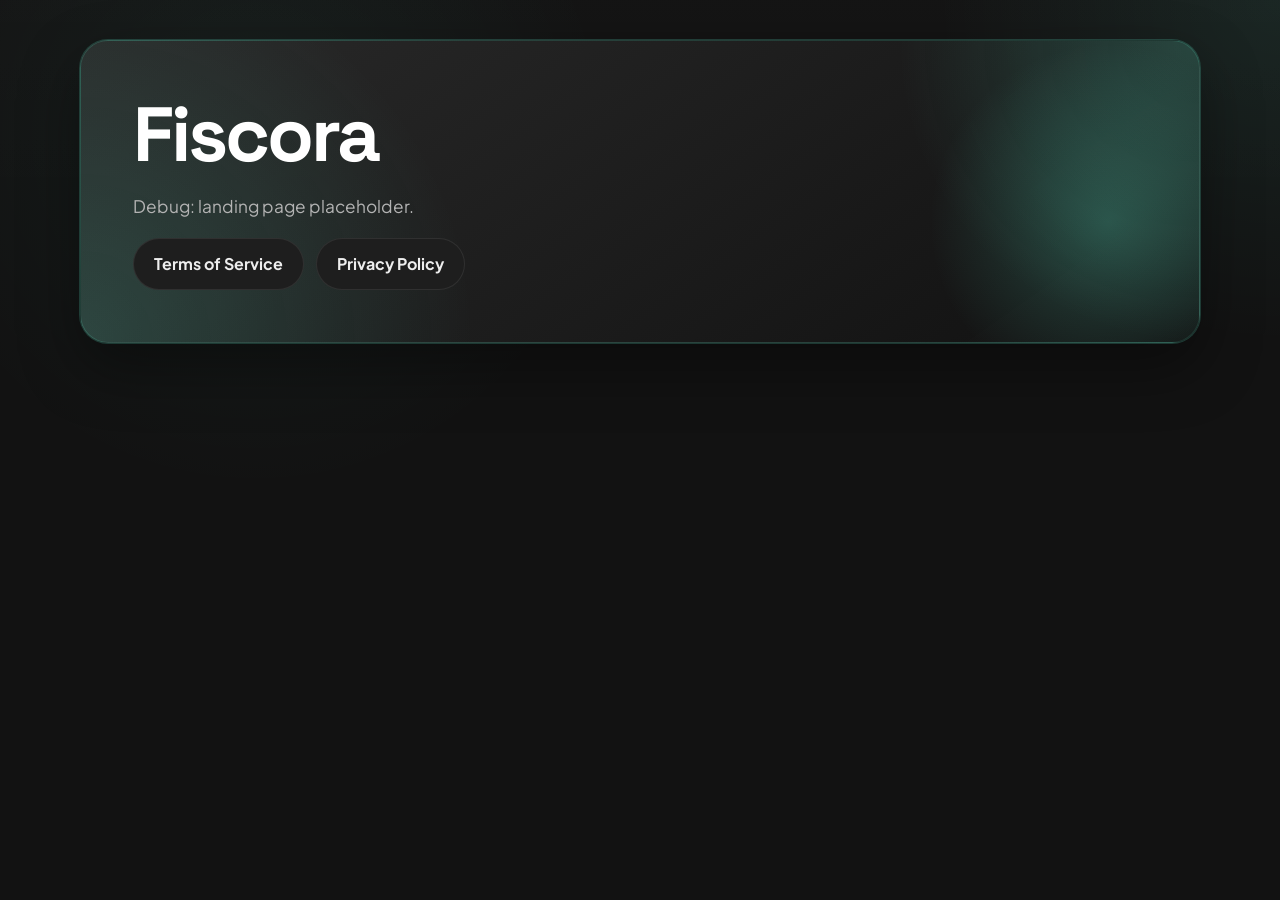
==== fiscora/index.html @ c7a4ba67 "fiscora: update legal links and add Terms of Service page" ====
<!DOCTYPE html>
<html lang="en">
<head>
  <meta charset="UTF-8">
  <meta name="viewport" content="width=device-width, initial-scale=1.0">
  <meta name="theme-color" content="#121212">
  <title>Fiscora</title>
  <link rel="icon" type="image/png" sizes="32x32" href="./icons/favicon-32.png">
  <link rel="apple-touch-icon" sizes="180x180" href="./icons/apple-touch-icon.png">
  <link rel="icon" type="image/png" sizes="192x192" href="./icons/web-app-icon-192.png">
  <link rel="stylesheet" href="./css/theme.css">
</head>
<body class="landing-page">
  <main class="page-shell">
    <section class="hero-card">
      <h1>Fiscora</h1>
      <p class="lede">Debug: landing page placeholder.</p>
      <div class="action-row">
        <a class="button-secondary" href="./terms-of-service.html">Terms of Service</a>
        <a class="button-secondary" href="./privacy-policy.html">Privacy Policy</a>
      </div>
    </section>
  </main>
</body>
</html>
---- fiscora/css/theme.css ----
@import url('https://fonts.googleapis.com/css2?family=Plus+Jakarta+Sans:wght@400;500;600;700;800&family=Space+Grotesk:wght@500;700&display=swap');

:root {
  color-scheme: dark;

  --color-background: #121212;
  --color-surface: #1e1e1e;
  --color-surface-elevated: #2a2a2a;
  --color-accent: #64ffda;
  --color-accent-negative: #e74c3c;
  --color-text: #ffffff;
  --color-text-high: #eeeeee;
  --color-text-secondary: #b3b3b3;
  --color-text-muted: #757575;
  --color-success: #4caf50;
  --color-warning: #ffd54f;
  --color-error: #d32f2f;
  --color-income: #2ecc71;
  --color-expense: #e74c3c;
  --color-divider: rgba(255, 255, 255, 0.08);
  --color-divider-strong: rgba(255, 255, 255, 0.14);
  --color-card-glow: rgba(100, 255, 218, 0.22);
  --color-card-glow-soft: rgba(100, 255, 218, 0.1);

  --font-body: 'Plus Jakarta Sans', 'Avenir Next', 'Segoe UI', sans-serif;
  --font-display: 'Space Grotesk', 'Plus Jakarta Sans', sans-serif;

  --radius-xs: 12px;
  --radius-sm: 16px;
  --radius-md: 20px;
  --radius-lg: 24px;
  --radius-xl: 28px;
  --radius-pill: 999px;

  --shadow-soft: 0 12px 36px rgba(0, 0, 0, 0.28);
  --shadow-card: 0 18px 48px rgba(0, 0, 0, 0.32);
  --shadow-accent: 0 0 0 1px rgba(100, 255, 218, 0.18), 0 24px 60px rgba(0, 0, 0, 0.38);

  --content-width: 1120px;
}

*,
*::before,
*::after {
  box-sizing: border-box;
}

html {
  background:
    radial-gradient(circle at top right, rgba(100, 255, 218, 0.14), transparent 26%),
    radial-gradient(circle at bottom left, rgba(100, 255, 218, 0.08), transparent 24%),
    var(--color-background);
}

body {
  min-height: 100vh;
  margin: 0;
  padding: 40px 20px 64px;
  color: var(--color-text);
  font-family: var(--font-body);
  line-height: 1.6;
  background:
    radial-gradient(circle at top right, rgba(100, 255, 218, 0.08), transparent 22%),
    radial-gradient(circle at 20% 15%, rgba(100, 255, 218, 0.05), transparent 28%),
    linear-gradient(180deg, rgba(255, 255, 255, 0.01), transparent 24%),
    var(--color-background);
}

img,
svg,
video {
  display: block;
  max-width: 100%;
}

a {
  color: var(--color-accent);
  text-decoration: none;
  transition:
    color 180ms ease,
    border-color 180ms ease,
    background-color 180ms ease,
    transform 180ms ease,
    box-shadow 180ms ease;
}

a:hover {
  color: var(--color-text);
}

p,
li,
dd {
  color: var(--color-text-secondary);
}

h1,
h2,
h3,
h4,
h5,
h6 {
  margin: 0;
  color: var(--color-text);
  font-family: var(--font-display);
  line-height: 1.08;
}

h1 {
  font-size: clamp(2.6rem, 6vw, 5rem);
  letter-spacing: -0.04em;
}

h2 {
  font-size: clamp(1.8rem, 4vw, 2.8rem);
  letter-spacing: -0.03em;
}

h3 {
  font-size: clamp(1.2rem, 2.6vw, 1.5rem);
}

main,
.page-shell,
.site-shell {
  width: min(100%, var(--content-width));
  margin: 0 auto;
}

.page-shell,
.site-shell {
  display: grid;
  gap: 24px;
}

.surface-card,
.elevated-card,
.hero-card,
.legal-card,
.metric-card {
  position: relative;
  overflow: hidden;
  border-radius: var(--radius-md);
}

.surface-card,
.metric-card {
  padding: 24px;
  background: rgba(30, 30, 30, 0.94);
  border: 1px solid var(--color-divider);
  box-shadow: var(--shadow-soft);
}

.elevated-card,
.legal-card {
  padding: 28px;
  background: rgba(42, 42, 42, 0.96);
  border: 1px solid var(--color-divider-strong);
  box-shadow: var(--shadow-card);
}

.hero-card {
  padding: clamp(28px, 5vw, 52px);
  border-radius: var(--radius-xl);
  border: 1px solid rgba(100, 255, 218, 0.16);
  background:
    radial-gradient(circle at top right, rgba(100, 255, 218, 0.2), transparent 26%),
    radial-gradient(circle at bottom left, rgba(100, 255, 218, 0.16), transparent 34%),
    linear-gradient(145deg, rgba(42, 42, 42, 0.98), rgba(18, 18, 18, 0.94));
  box-shadow: var(--shadow-accent);
}

.hero-card::after {
  content: '';
  position: absolute;
  inset: auto -8% -20% auto;
  width: min(42vw, 360px);
  aspect-ratio: 1;
  border-radius: 50%;
  background: radial-gradient(circle, var(--color-card-glow), transparent 70%);
  pointer-events: none;
}

.eyebrow,
.pill,
.tag {
  display: inline-flex;
  align-items: center;
  gap: 8px;
  width: fit-content;
  padding: 8px 14px;
  border-radius: var(--radius-pill);
  background: rgba(255, 255, 255, 0.05);
  border: 1px solid rgba(100, 255, 218, 0.18);
  color: var(--color-accent);
  font-size: 0.8rem;
  font-weight: 700;
  letter-spacing: 0.12em;
  text-transform: uppercase;
}

.lede {
  max-width: 64ch;
  font-size: 1.08rem;
  color: var(--color-text-secondary);
}

.action-row {
  display: flex;
  flex-wrap: wrap;
  gap: 12px;
}

.button-primary,
.button-secondary,
.button-outline,
button,
input[type='submit'] {
  display: inline-flex;
  align-items: center;
  justify-content: center;
  gap: 10px;
  min-height: 52px;
  padding: 14px 20px;
  border-radius: var(--radius-pill);
  border: 1px solid transparent;
  font: inherit;
  font-weight: 700;
  line-height: 1;
  cursor: pointer;
}

.button-primary,
button,
input[type='submit'] {
  color: var(--color-background);
  background: var(--color-accent);
  box-shadow: 0 10px 30px rgba(100, 255, 218, 0.18);
}

.button-primary:hover,
button:hover,
input[type='submit']:hover {
  transform: translateY(-1px);
  box-shadow: 0 14px 34px rgba(100, 255, 218, 0.22);
}

.button-secondary {
  color: var(--color-text-high);
  background: var(--color-surface);
  border-color: var(--color-divider);
}

.button-secondary:hover {
  border-color: var(--color-divider-strong);
  background: var(--color-surface-elevated);
  transform: translateY(-1px);
}

.button-outline {
  color: var(--color-accent);
  background: transparent;
  border-color: rgba(100, 255, 218, 0.35);
}

.button-outline:hover {
  background: rgba(100, 255, 218, 0.08);
  color: var(--color-text);
  transform: translateY(-1px);
}

.chip,
.filter-chip,
.status-chip {
  display: inline-flex;
  align-items: center;
  gap: 8px;
  min-height: 40px;
  padding: 8px 14px;
  border-radius: var(--radius-pill);
  background: var(--color-surface);
  border: 1px solid var(--color-divider);
  color: var(--color-text);
  font-size: 0.95rem;
  font-weight: 600;
}

.chip.is-selected,
.filter-chip.is-selected,
.status-chip.is-selected {
  color: #000000;
  background: #ffffff;
  border-color: #ffffff;
}

.metric-grid,
.stats-grid,
.card-grid {
  display: grid;
  gap: 18px;
  grid-template-columns: repeat(auto-fit, minmax(220px, 1fr));
}

.metric-card h3,
.metric-card .metric-label {
  color: var(--color-text-secondary);
  font-size: 0.94rem;
  font-weight: 600;
}

.metric-card .metric-value,
.stat-value,
.money-value {
  color: var(--color-text);
  font-family: var(--font-display);
  font-size: clamp(2rem, 4vw, 3.25rem);
  font-weight: 700;
  letter-spacing: -0.03em;
}

.metric-card .metric-change,
.trend-positive {
  color: var(--color-income);
}

.trend-negative {
  color: var(--color-expense);
}

.trend-neutral {
  color: var(--color-text-secondary);
}

.section {
  display: grid;
  gap: 18px;
}

.section-header {
  display: flex;
  flex-wrap: wrap;
  align-items: end;
  justify-content: space-between;
  gap: 12px;
}

.section-title {
  font-size: clamp(1.25rem, 2.8vw, 1.8rem);
}

.muted {
  color: var(--color-text-muted);
}

.subtle {
  color: var(--color-text-secondary);
}

.accent {
  color: var(--color-accent);
}

label,
.field-label {
  display: inline-block;
  margin-bottom: 8px;
  color: var(--color-text-secondary);
  font-size: 0.95rem;
  font-weight: 600;
}

input,
textarea,
select,
.input,
.textarea,
.select {
  width: 100%;
  min-height: 52px;
  padding: 14px 16px;
  border: 1px solid transparent;
  border-radius: var(--radius-xs);
  color: var(--color-text);
  background: var(--color-surface);
  font: inherit;
  outline: none;
  transition:
    border-color 180ms ease,
    box-shadow 180ms ease,
    background-color 180ms ease;
}

textarea,
.textarea {
  min-height: 140px;
  resize: vertical;
}

input::placeholder,
textarea::placeholder {
  color: var(--color-text-muted);
}

input:focus,
textarea:focus,
select:focus,
.input:focus,
.textarea:focus,
.select:focus {
  border-color: rgba(100, 255, 218, 0.38);
  box-shadow: 0 0 0 4px rgba(100, 255, 218, 0.12);
}

hr {
  border: 0;
  border-top: 1px solid var(--color-divider);
}

.legal-page .page-shell {
  justify-items: center;
}

.legal-card {
  width: min(100%, 860px);
  max-width: 860px;
}

.legal-nav {
  display: flex;
  align-items: center;
  justify-content: space-between;
  gap: 16px;
  margin-bottom: 20px;
  padding-bottom: 16px;
  border-bottom: 1px solid var(--color-divider);
}

.legal-back-link,
.legal-top-link {
  display: inline-flex;
  align-items: center;
  justify-content: center;
  min-height: 44px;
  border: 1px solid var(--color-divider-strong);
  background: rgba(30, 30, 30, 0.94);
  box-shadow: var(--shadow-soft);
}

.legal-back-link {
  width: 44px;
  border-radius: 999px;
  color: var(--color-text-high);
  flex: 0 0 auto;
}

.legal-back-link span {
  font-size: 1.1rem;
  line-height: 1;
}

.legal-top-link {
  padding: 10px 16px;
  border-radius: var(--radius-pill);
  border-color: var(--color-divider);
  background: rgba(42, 42, 42, 0.9);
  color: var(--color-text-secondary);
  font-size: 0.95rem;
  font-weight: 700;
  text-align: center;
}

.legal-back-link:hover,
.legal-top-link:hover {
  transform: translateY(-1px);
  border-color: rgba(100, 255, 218, 0.3);
  background: rgba(100, 255, 218, 0.08);
  color: var(--color-text);
}

.legal-card h1 {
  margin-bottom: 12px;
}

.legal-meta {
  margin: 0 0 20px;
  color: var(--color-text-muted);
  font-size: 0.94rem;
}

.legal-stack {
  display: grid;
  gap: 24px;
}

.legal-section {
  display: grid;
  gap: 12px;
}

.legal-section h2 {
  font-size: clamp(1.2rem, 2.8vw, 1.7rem);
}

.legal-section p,
.legal-section ul,
.legal-section ol {
  margin: 0;
}

.legal-section ul,
.legal-section ol {
  padding-left: 20px;
}

.legal-section li + li {
  margin-top: 8px;
}

.legal-card p,
.legal-card li {
  max-width: 72ch;
}

.legal-actions {
  display: flex;
  flex-wrap: wrap;
  gap: 12px;
  margin-top: 8px;
}

.link-list {
  display: grid;
  gap: 12px;
  padding: 0;
  margin: 0;
  list-style: none;
}

.link-list a {
  display: flex;
  align-items: center;
  justify-content: space-between;
  gap: 12px;
  padding: 16px 18px;
  border-radius: var(--radius-md);
  color: var(--color-text-high);
  background: rgba(30, 30, 30, 0.94);
  border: 1px solid var(--color-divider);
  box-shadow: var(--shadow-soft);
}

.link-list a::after {
  content: '↗';
  color: var(--color-text-muted);
  font-size: 1rem;
}

.link-list a:hover {
  transform: translateY(-1px);
  color: var(--color-text);
  border-color: rgba(100, 255, 218, 0.24);
}

.site-footer {
  display: flex;
  flex-wrap: wrap;
  justify-content: space-between;
  gap: 12px;
  padding-top: 8px;
  color: var(--color-text-muted);
  font-size: 0.95rem;
}

@media (max-width: 720px) {
  body {
    padding: 24px 16px 40px;
  }

  .surface-card,
  .elevated-card,
  .legal-card,
  .metric-card {
    padding: 20px;
  }

  .hero-card {
    padding: 24px;
  }

  .button-primary,
  .button-secondary,
  .button-outline,
  button,
  input[type='submit'] {
    width: 100%;
  }

  .action-row,
  .legal-actions {
    display: grid;
  }

  .legal-nav {
    gap: 12px;
  }

  .legal-top-link {
    flex: 1 1 auto;
    justify-content: center;
  }
}
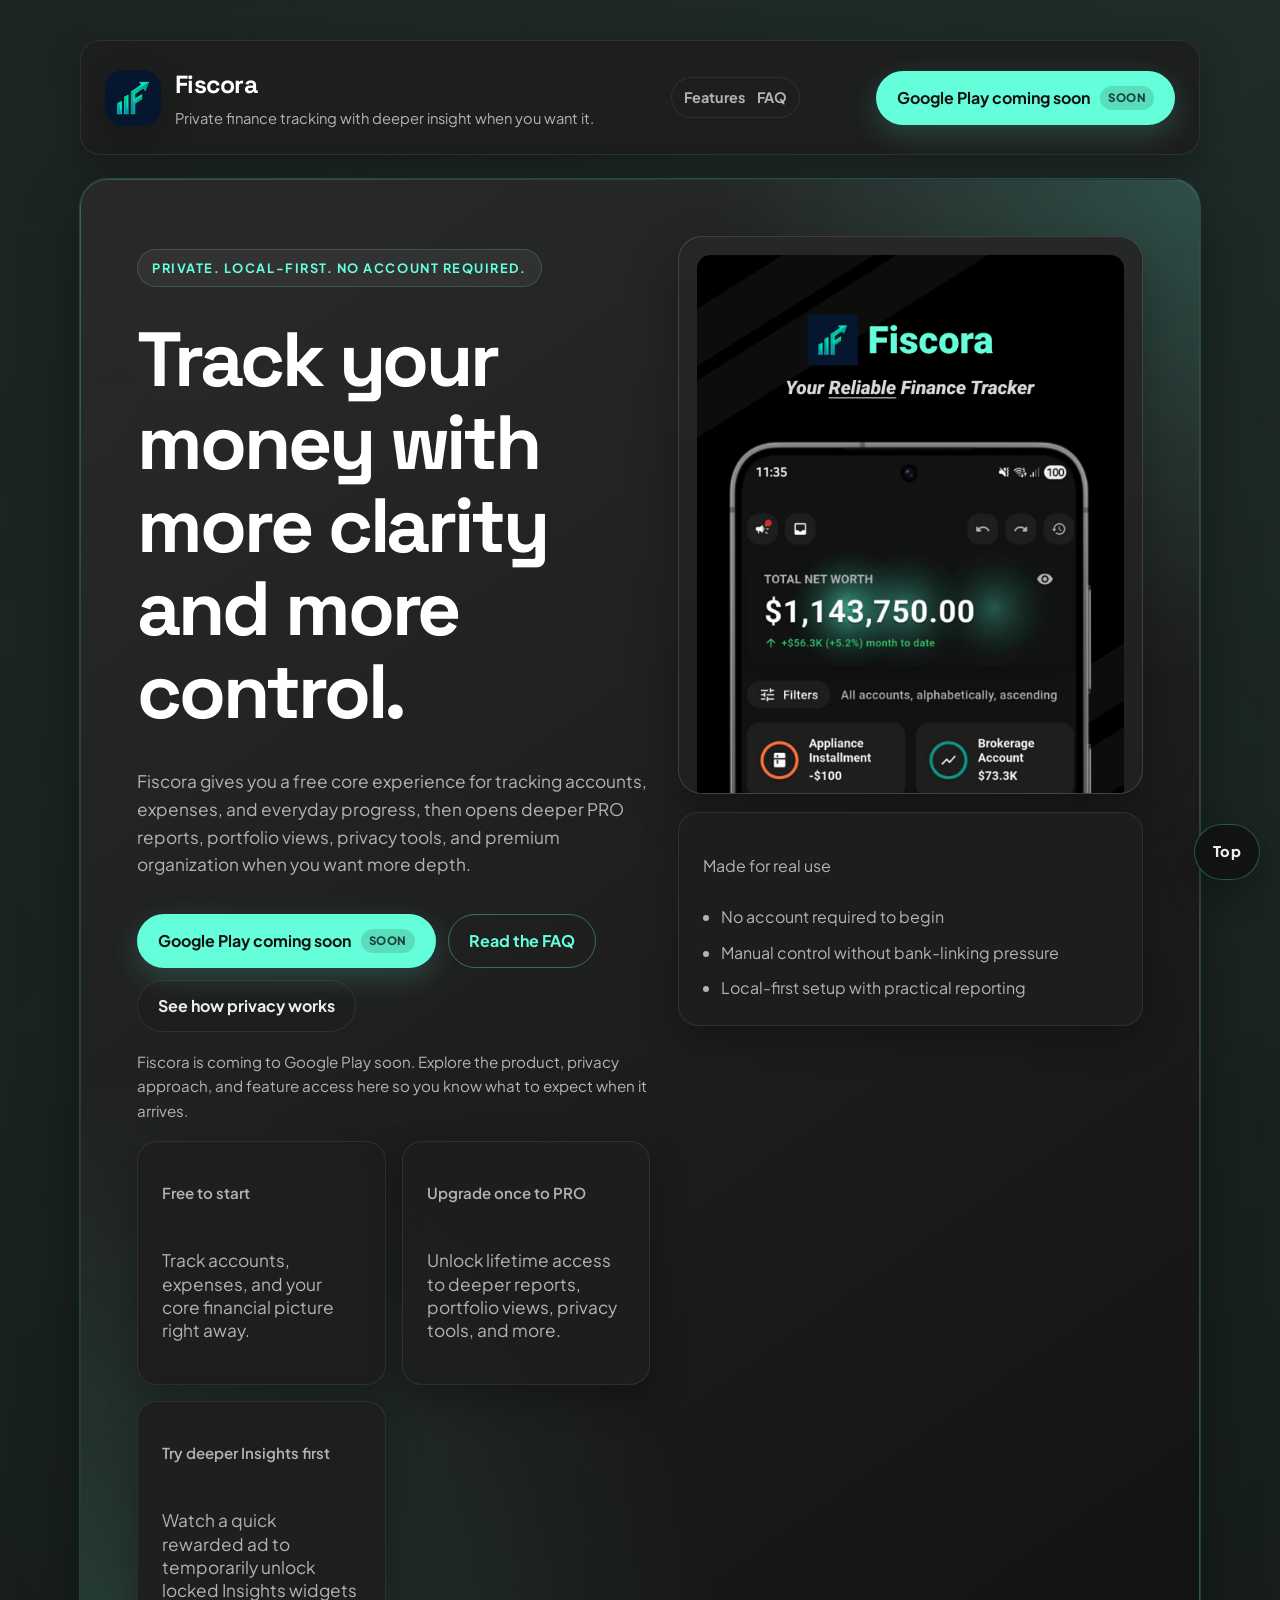
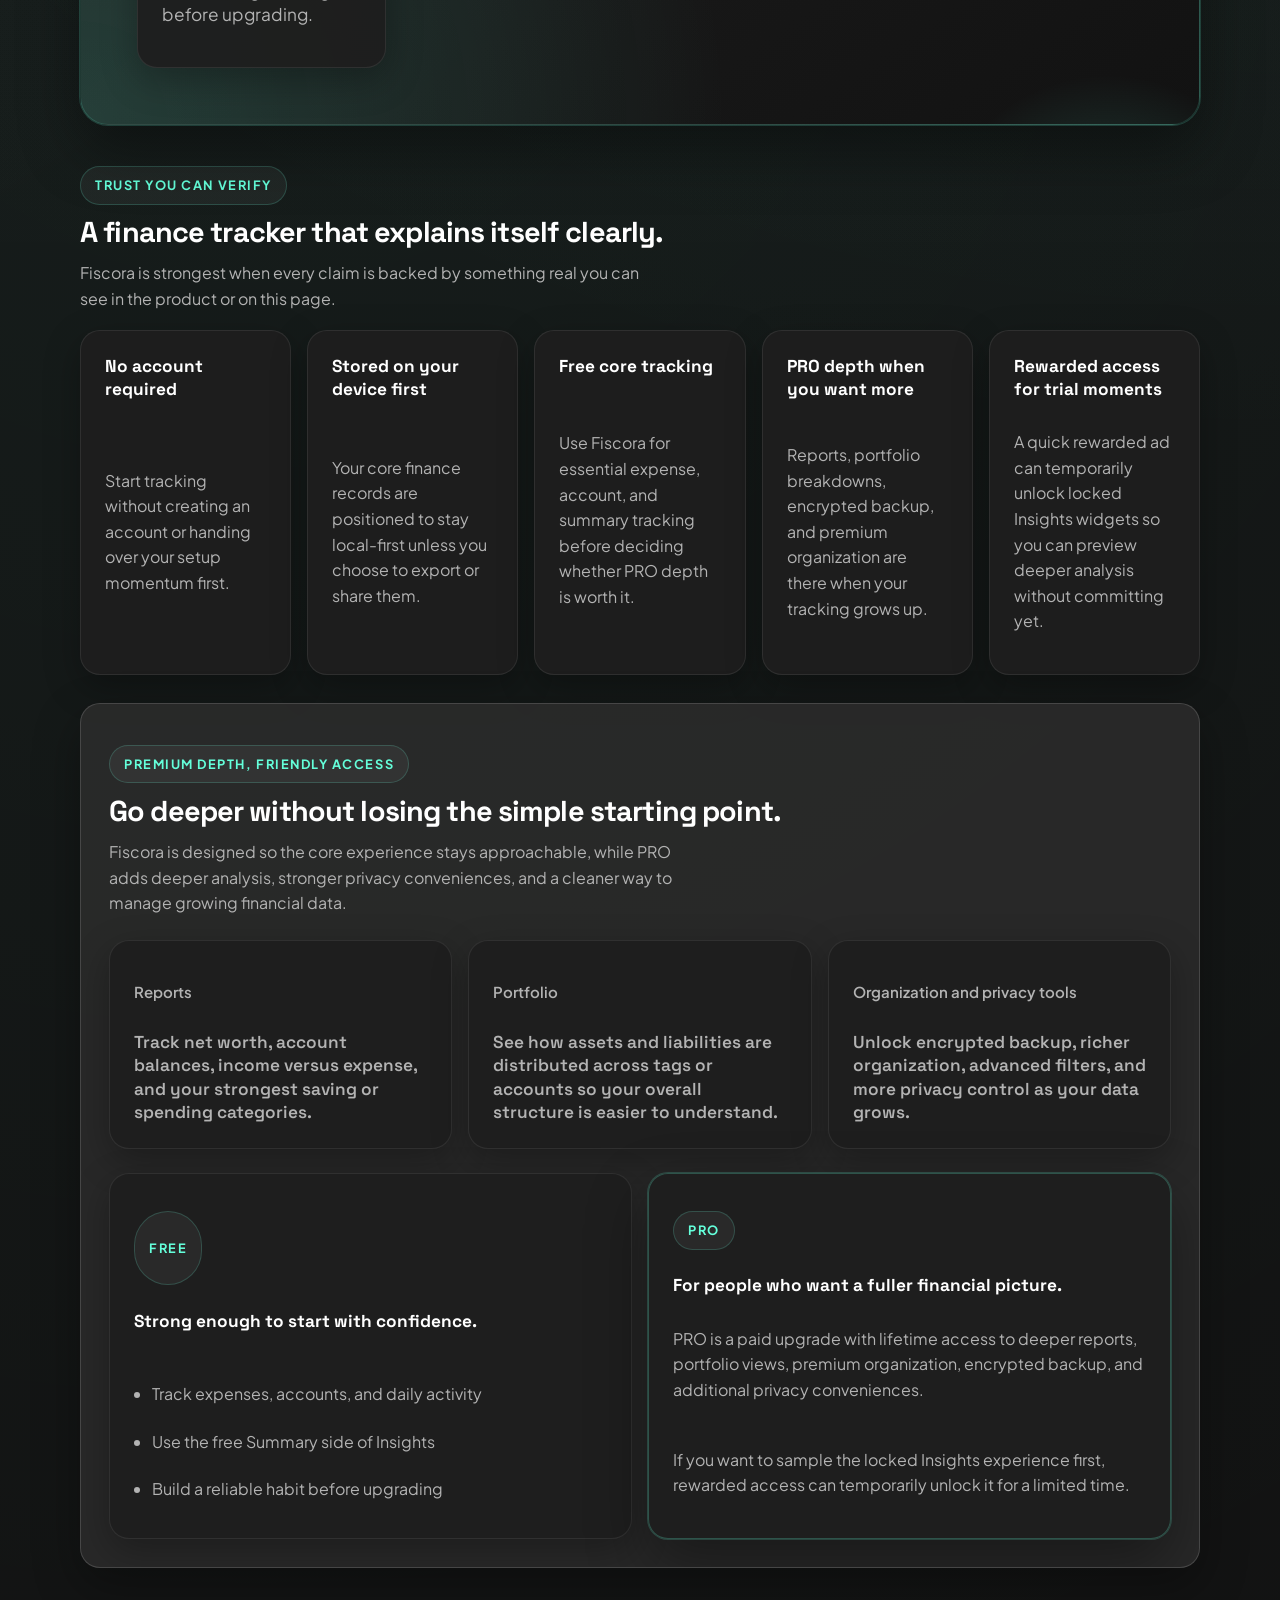
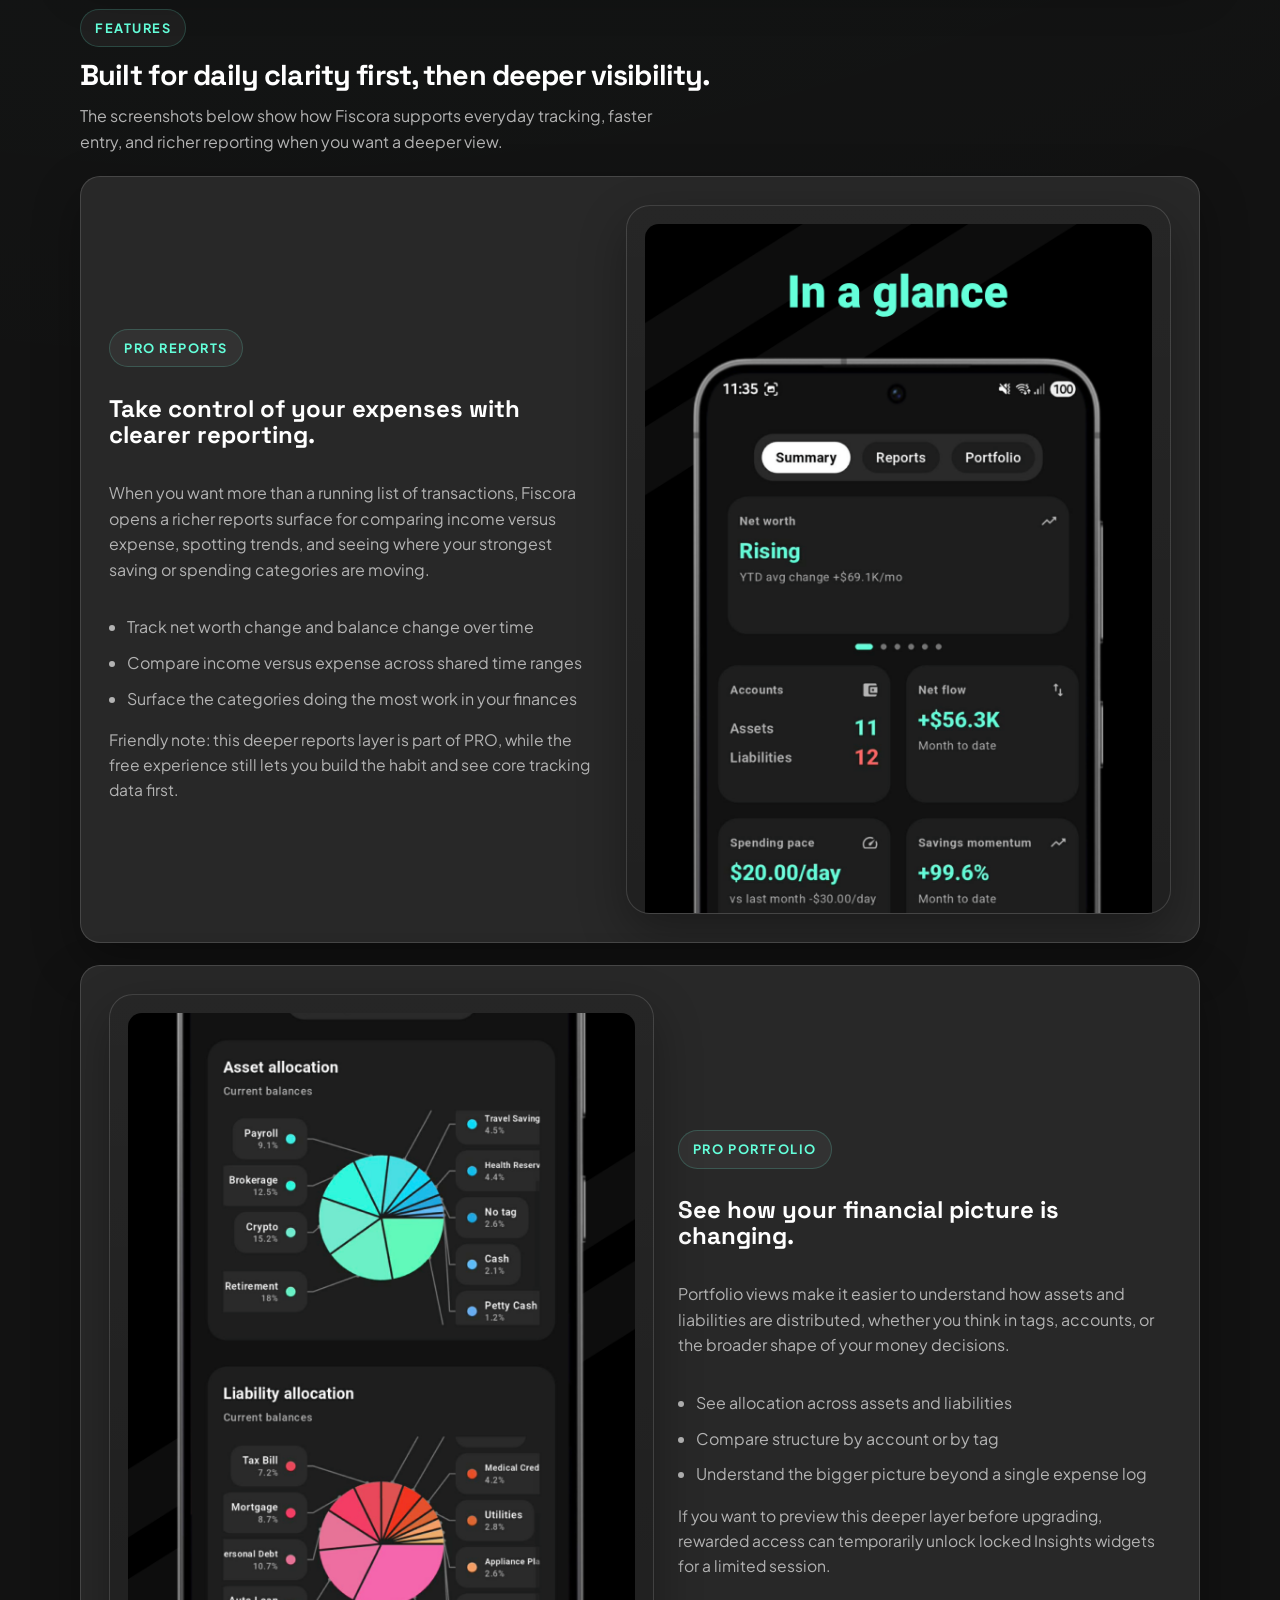
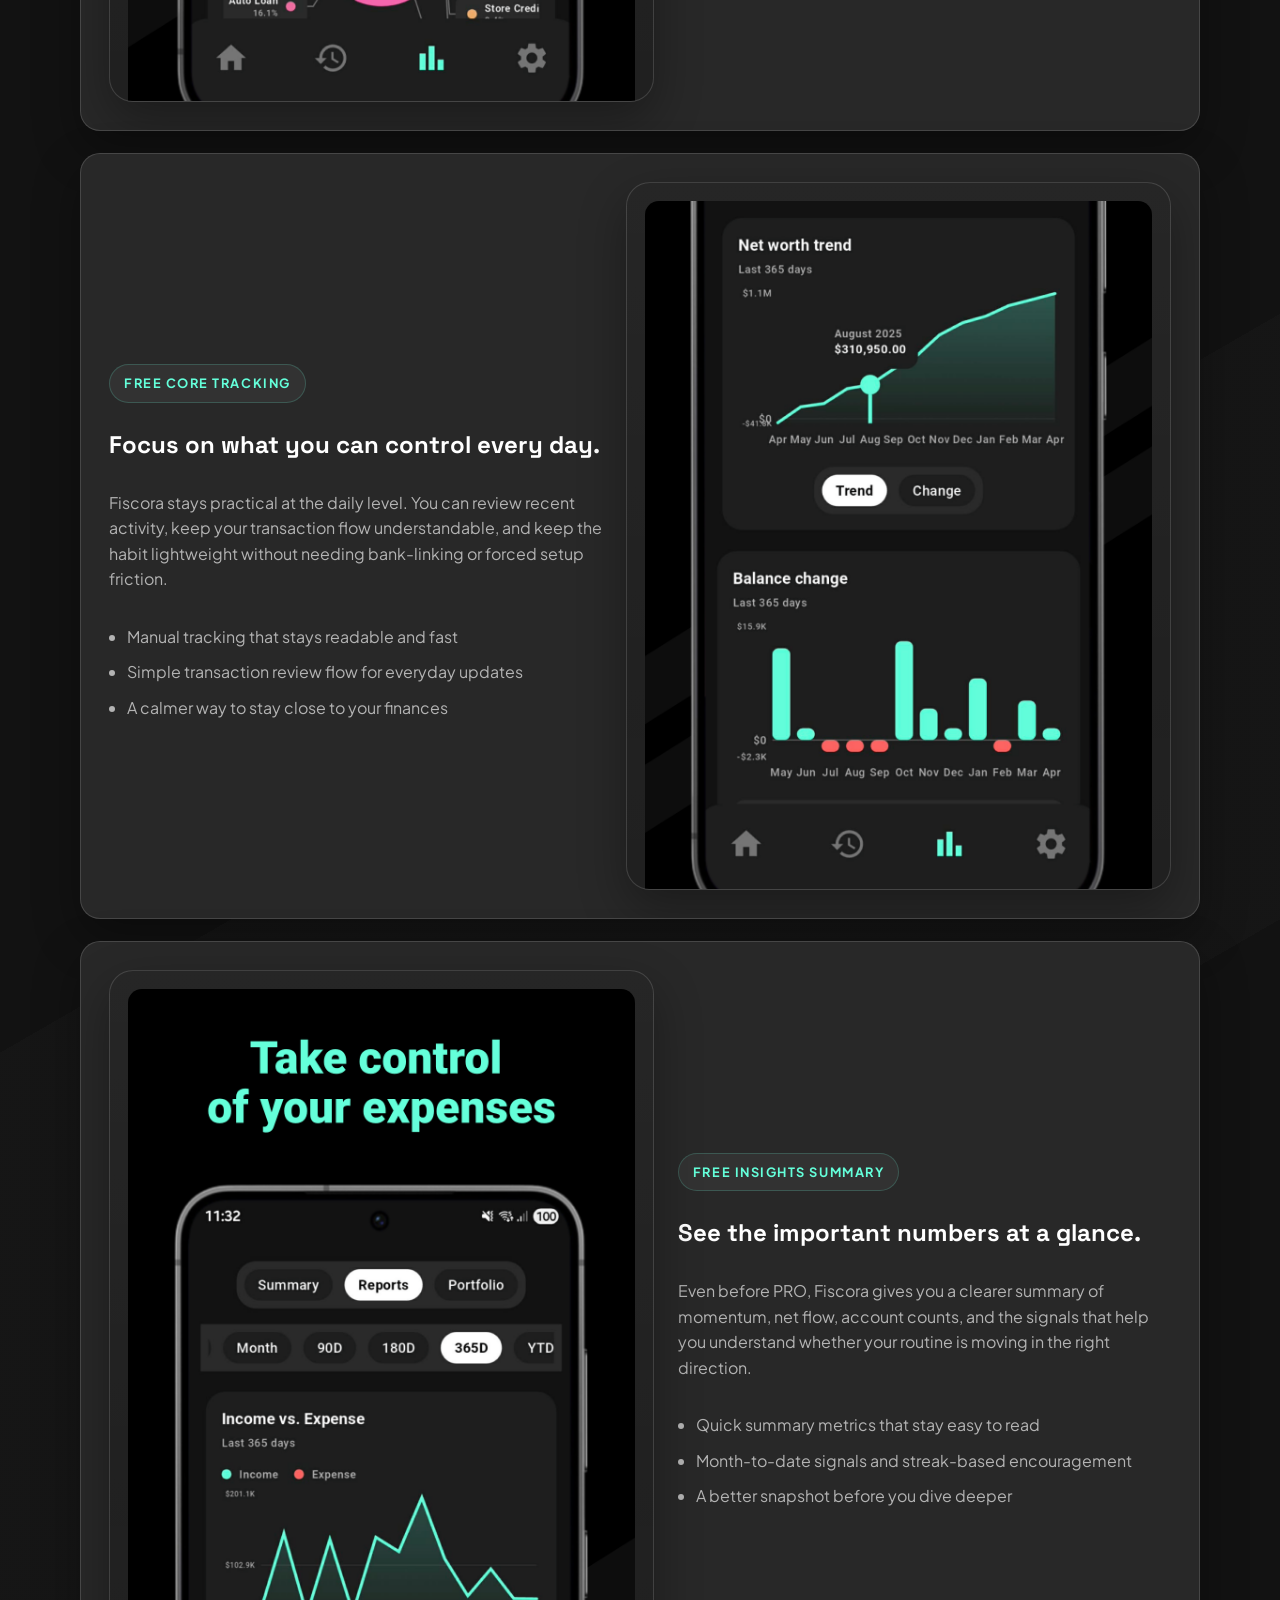
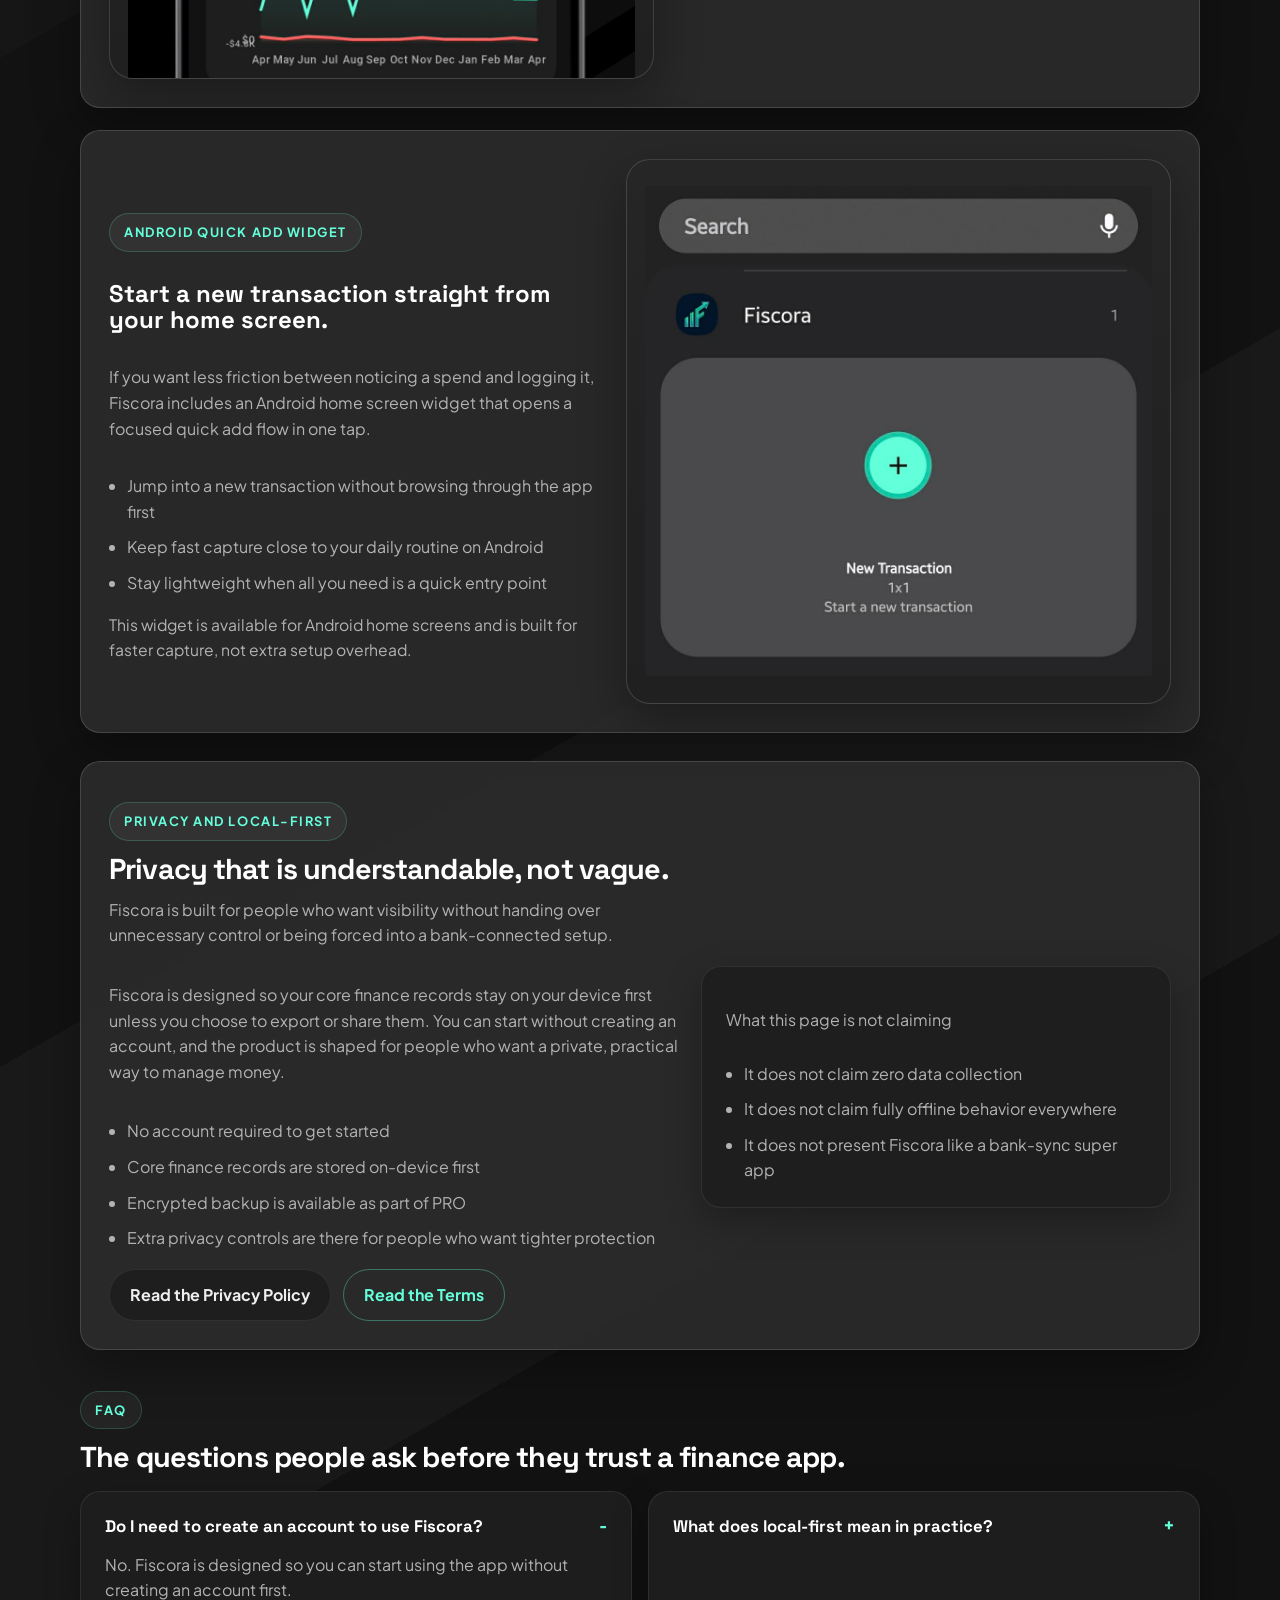
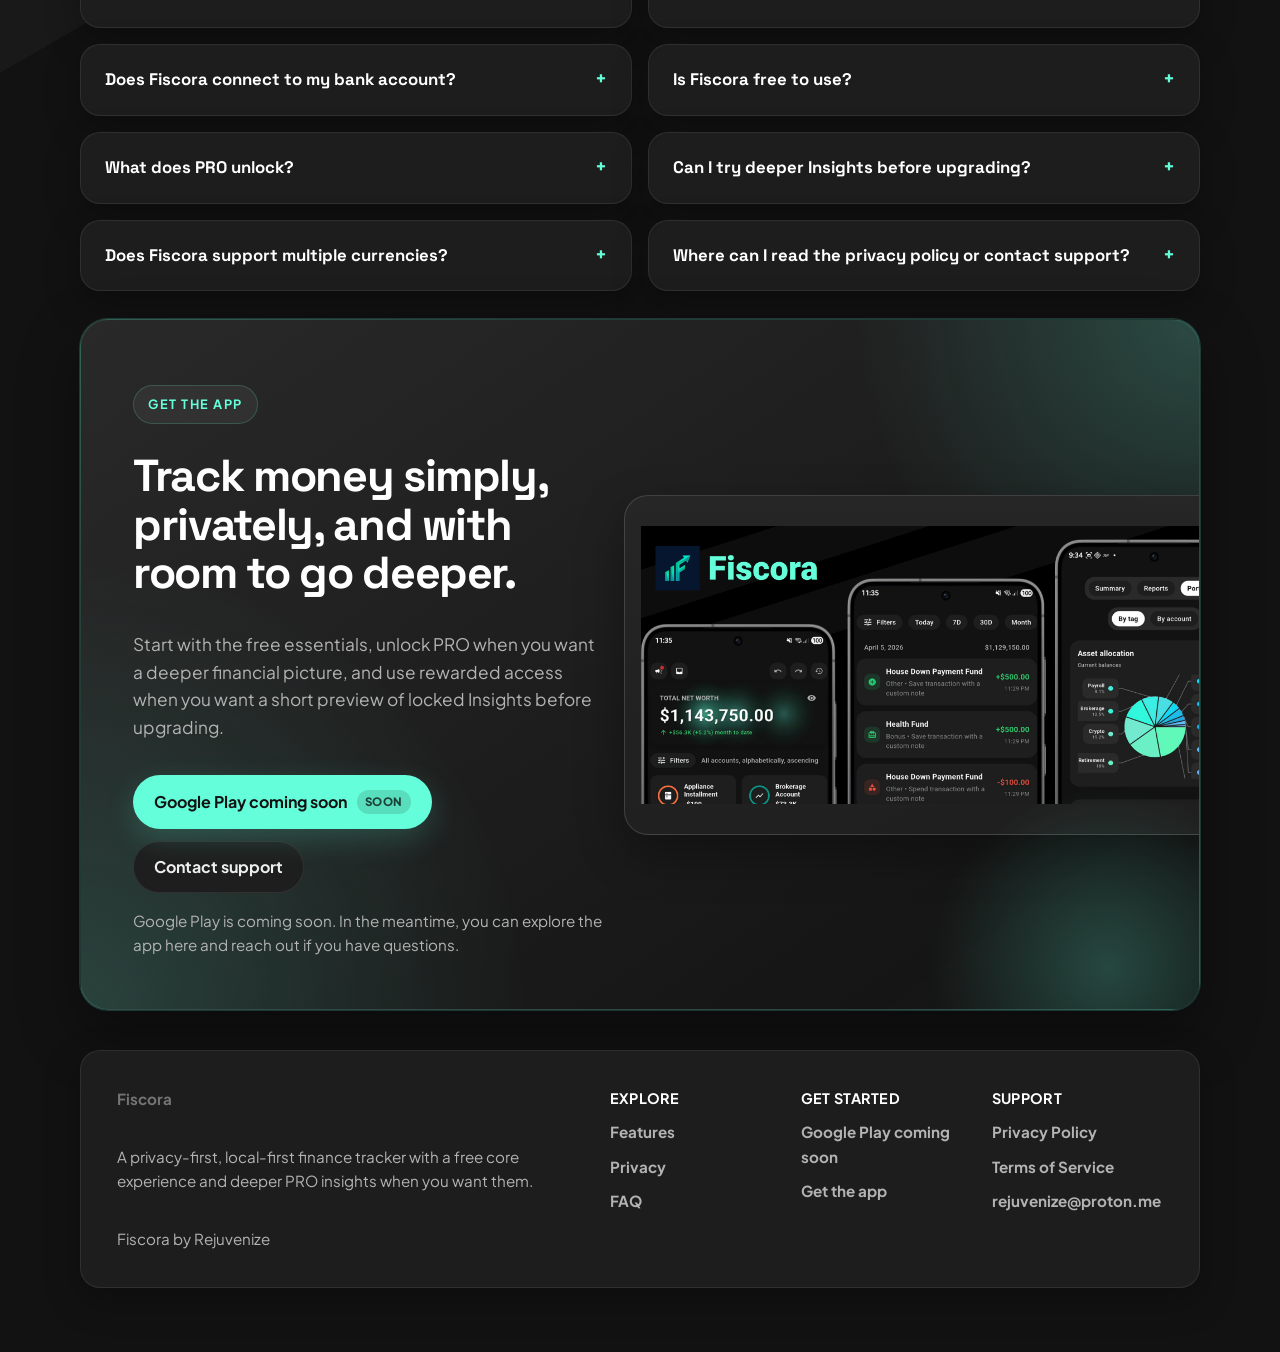
==== commit 257e053a: "feat: enhance landing page with new content and images for improved user engagement" ====
--- a/fiscora/index.html
+++ b/fiscora/index.html
@@ -4,22 +4,497 @@
   <meta charset="UTF-8">
   <meta name="viewport" content="width=device-width, initial-scale=1.0">
   <meta name="theme-color" content="#121212">
-  <title>Fiscora</title>
+  <title>Fiscora | Private, Local-First Finance Tracker</title>
+  <meta
+    name="description"
+    content="Fiscora is a privacy-first, local-first finance tracker with no account required. Track expenses, net worth, and financial progress with a free core experience, deeper PRO insights, and on-device-first control."
+  >
+  <meta property="og:type" content="website">
+  <meta property="og:title" content="Fiscora | Private, Local-First Finance Tracker">
+  <meta
+    property="og:description"
+    content="Track expenses, net worth, and financial progress with a free core experience, deeper PRO reports and portfolio views, and a local-first setup that keeps control in your hands."
+  >
+  <meta property="og:image" content="./images/Play-Feature-graphic.png">
   <link rel="icon" type="image/png" sizes="32x32" href="./icons/favicon-32.png">
   <link rel="apple-touch-icon" sizes="180x180" href="./icons/apple-touch-icon.png">
   <link rel="icon" type="image/png" sizes="192x192" href="./icons/web-app-icon-192.png">
   <link rel="stylesheet" href="./css/theme.css">
 </head>
 <body class="landing-page">
-  <main class="page-shell">
-    <section class="hero-card">
-      <h1>Fiscora</h1>
-      <p class="lede">Debug: landing page placeholder.</p>
-      <div class="action-row">
-        <a class="button-secondary" href="./terms-of-service.html">Terms of Service</a>
-        <a class="button-secondary" href="./privacy-policy.html">Privacy Policy</a>
+  <header class="site-header surface-card">
+    <a class="brand-lockup" href="#hero" aria-label="Fiscora home">
+      <img
+        class="brand-icon"
+        src="./icons/web-app-icon-192.png"
+        alt="Fiscora logo"
+        width="56"
+        height="56"
+      >
+      <span class="brand-text-group">
+        <strong class="brand-name">Fiscora</strong>
+        <span class="brand-tagline">Private finance tracking with deeper insight when you want it.</span>
+      </span>
+    </a>
+
+    <nav class="site-nav" aria-label="Primary">
+      <a href="#features">Features</a>
+      <a href="#faq">FAQ</a>
+    </nav>
+
+    <div class="header-actions">
+      <a class="button-primary button-coming-soon" href="#get-app">Google Play coming soon</a>
+    </div>
+  </header>
+
+  <main class="site-shell landing-shell">
+    <section id="hero" class="hero-card landing-hero">
+      <div class="hero-grid">
+        <div class="hero-copy">
+          <p class="eyebrow">Private. Local-first. No account required.</p>
+          <h1>Track your money with more clarity and more control.</h1>
+          <p class="lede">
+            Fiscora gives you a free core experience for tracking accounts, expenses, and everyday progress,
+            then opens deeper PRO reports, portfolio views, privacy tools, and premium organization when you
+            want more depth.
+          </p>
+          <div class="action-row">
+            <a class="button-primary button-coming-soon" href="#get-app">Google Play coming soon</a>
+            <a class="button-outline" href="#faq">Read the FAQ</a>
+            <a class="button-secondary" href="./privacy-policy.html">See how privacy works</a>
+          </div>
+          <p id="play-coming-soon-note" class="coming-soon-note">
+            Fiscora is coming to Google Play soon. Explore the product, privacy approach,
+            and feature access here so you know what to expect when it arrives.
+          </p>
+
+          <div class="hero-access-grid">
+            <article class="metric-card access-card">
+              <p class="metric-label">Free to start</p>
+              <p class="access-card-title">Track accounts, expenses, and your core financial picture right away.</p>
+            </article>
+            <article class="metric-card access-card">
+              <p class="metric-label">Upgrade once to PRO</p>
+              <p class="access-card-title">Unlock lifetime access to deeper reports, portfolio views, privacy tools, and more.</p>
+            </article>
+            <article class="metric-card access-card">
+              <p class="metric-label">Try deeper Insights first</p>
+              <p class="access-card-title">Watch a quick rewarded ad to temporarily unlock locked Insights widgets before upgrading.</p>
+            </article>
+          </div>
+        </div>
+
+        <div class="hero-visual-stack">
+          <div class="media-window hero-media-window">
+            <img
+              class="device-shot hero-shot shot-home"
+              src="./images/banner-1.png"
+              alt="Fiscora home screen showing net worth, filters, and account cards"
+              width="768"
+              height="1365"
+            >
+          </div>
+          <div class="hero-side-card surface-card">
+            <p class="metric-label">Made for real use</p>
+            <ul class="compact-list">
+              <li>No account required to begin</li>
+              <li>Manual control without bank-linking pressure</li>
+              <li>Local-first setup with practical reporting</li>
+            </ul>
+          </div>
+        </div>
+      </div>
+    </section>
+
+    <section id="proof" class="section">
+      <div class="section-header">
+        <div>
+          <p class="eyebrow">Trust you can verify</p>
+          <h2 class="section-title">A finance tracker that explains itself clearly.</h2>
+        </div>
+        <p class="section-summary">
+          Fiscora is strongest when every claim is backed by something real you can see in the product or on this page.
+        </p>
+      </div>
+
+      <div class="proof-grid">
+        <article class="surface-card proof-card">
+          <h3>No account required</h3>
+          <p>Start tracking without creating an account or handing over your setup momentum first.</p>
+        </article>
+        <article class="surface-card proof-card">
+          <h3>Stored on your device first</h3>
+          <p>Your core finance records are positioned to stay local-first unless you choose to export or share them.</p>
+        </article>
+        <article class="surface-card proof-card">
+          <h3>Free core tracking</h3>
+          <p>Use Fiscora for essential expense, account, and summary tracking before deciding whether PRO depth is worth it.</p>
+        </article>
+        <article class="surface-card proof-card">
+          <h3>PRO depth when you want more</h3>
+          <p>Reports, portfolio breakdowns, encrypted backup, and premium organization are there when your tracking grows up.</p>
+        </article>
+        <article class="surface-card proof-card">
+          <h3>Rewarded access for trial moments</h3>
+          <p>A quick rewarded ad can temporarily unlock locked Insights widgets so you can preview deeper analysis without committing yet.</p>
+        </article>
+      </div>
+    </section>
+
+    <section class="elevated-card premium-story-card">
+      <div class="section-header premium-story-header">
+        <div>
+          <p class="eyebrow">Premium depth, friendly access</p>
+          <h2 class="section-title">Go deeper without losing the simple starting point.</h2>
+        </div>
+        <p class="section-summary">
+          Fiscora is designed so the core experience stays approachable, while PRO adds deeper analysis,
+          stronger privacy conveniences, and a cleaner way to manage growing financial data.
+        </p>
+      </div>
+
+      <div class="premium-grid">
+        <article class="metric-card premium-card">
+          <p class="metric-label">Reports</p>
+          <h3>Track net worth, account balances, income versus expense, and your strongest saving or spending categories.</h3>
+        </article>
+        <article class="metric-card premium-card">
+          <p class="metric-label">Portfolio</p>
+          <h3>See how assets and liabilities are distributed across tags or accounts so your overall structure is easier to understand.</h3>
+        </article>
+        <article class="metric-card premium-card">
+          <p class="metric-label">Organization and privacy tools</p>
+          <h3>Unlock encrypted backup, richer organization, advanced filters, and more privacy control as your data grows.</h3>
+        </article>
+      </div>
+
+      <div class="plan-comparison-grid">
+        <article class="surface-card plan-card">
+          <p class="eyebrow">Free</p>
+          <h3>Strong enough to start with confidence.</h3>
+          <ul class="compact-list">
+            <li>Track expenses, accounts, and daily activity</li>
+            <li>Use the free Summary side of Insights</li>
+            <li>Build a reliable habit before upgrading</li>
+          </ul>
+        </article>
+        <article class="surface-card plan-card plan-card-accent">
+          <p class="eyebrow">PRO</p>
+          <h3>For people who want a fuller financial picture.</h3>
+          <p class="subtle">
+            PRO is a paid upgrade with lifetime access to deeper reports, portfolio views,
+            premium organization, encrypted backup, and additional privacy conveniences.
+          </p>
+          <p class="subtle">
+            If you want to sample the locked Insights experience first, rewarded access can temporarily unlock it for a limited time.
+          </p>
+        </article>
+      </div>
+    </section>
+
+    <section id="features" class="section feature-stack">
+      <div class="section-header">
+        <div>
+          <p class="eyebrow">Features</p>
+          <h2 class="section-title">Built for daily clarity first, then deeper visibility.</h2>
+        </div>
+        <p class="section-summary">
+          The screenshots below show how Fiscora supports everyday tracking, faster entry, and richer reporting when you want a deeper view.
+        </p>
+      </div>
+
+      <article class="elevated-card feature-panel">
+        <div class="feature-copy">
+          <p class="eyebrow">PRO Reports</p>
+          <h3>Take control of your expenses with clearer reporting.</h3>
+          <p>
+            When you want more than a running list of transactions, Fiscora opens a richer reports surface for comparing income versus expense,
+            spotting trends, and seeing where your strongest saving or spending categories are moving.
+          </p>
+          <ul class="compact-list">
+            <li>Track net worth change and balance change over time</li>
+            <li>Compare income versus expense across shared time ranges</li>
+            <li>Surface the categories doing the most work in your finances</li>
+          </ul>
+          <p class="feature-note">
+            Friendly note: this deeper reports layer is part of PRO, while the free experience still lets you build the habit and see core tracking data first.
+          </p>
+        </div>
+        <div class="feature-media">
+          <div class="media-window feature-media-window feature-media-window-wide">
+            <img
+              class="device-shot shot-reports"
+              src="./images/banner-5.png"
+              alt="Fiscora reports screen showing income versus expense trends and top saving categories"
+              width="768"
+              height="1365"
+              loading="lazy"
+            >
+          </div>
+        </div>
+      </article>
+
+      <article class="elevated-card feature-panel feature-panel-reversed">
+        <div class="feature-copy">
+          <p class="eyebrow">PRO Portfolio</p>
+          <h3>See how your financial picture is changing.</h3>
+          <p>
+            Portfolio views make it easier to understand how assets and liabilities are distributed, whether you think in tags,
+            accounts, or the broader shape of your money decisions.
+          </p>
+          <ul class="compact-list">
+            <li>See allocation across assets and liabilities</li>
+            <li>Compare structure by account or by tag</li>
+            <li>Understand the bigger picture beyond a single expense log</li>
+          </ul>
+          <p class="feature-note">
+            If you want to preview this deeper layer before upgrading, rewarded access can temporarily unlock locked Insights widgets for a limited session.
+          </p>
+        </div>
+        <div class="feature-media">
+          <div class="media-window feature-media-window">
+            <img
+              class="device-shot shot-portfolio"
+              src="./images/banner-4.png"
+              alt="Fiscora portfolio screen showing asset allocation and liability allocation charts"
+              width="768"
+              height="1365"
+              loading="lazy"
+            >
+          </div>
+        </div>
+      </article>
+
+      <article class="elevated-card feature-panel">
+        <div class="feature-copy">
+          <p class="eyebrow">Free core tracking</p>
+          <h3>Focus on what you can control every day.</h3>
+          <p>
+            Fiscora stays practical at the daily level. You can review recent activity, keep your transaction flow understandable,
+            and keep the habit lightweight without needing bank-linking or forced setup friction.
+          </p>
+          <ul class="compact-list">
+            <li>Manual tracking that stays readable and fast</li>
+            <li>Simple transaction review flow for everyday updates</li>
+            <li>A calmer way to stay close to your finances</li>
+          </ul>
+        </div>
+        <div class="feature-media">
+          <div class="media-window feature-media-window">
+            <img
+              class="device-shot shot-activity"
+              src="./images/banner-2.png"
+              alt="Fiscora transaction activity screen showing recent entries and controls"
+              width="768"
+              height="1365"
+              loading="lazy"
+            >
+          </div>
+        </div>
+      </article>
+
+      <article class="elevated-card feature-panel feature-panel-reversed">
+        <div class="feature-copy">
+          <p class="eyebrow">Free Insights Summary</p>
+          <h3>See the important numbers at a glance.</h3>
+          <p>
+            Even before PRO, Fiscora gives you a clearer summary of momentum, net flow, account counts, and the signals that help you understand whether your routine is moving in the right direction.
+          </p>
+          <ul class="compact-list">
+            <li>Quick summary metrics that stay easy to read</li>
+            <li>Month-to-date signals and streak-based encouragement</li>
+            <li>A better snapshot before you dive deeper</li>
+          </ul>
+        </div>
+        <div class="feature-media">
+          <div class="media-window feature-media-window">
+            <img
+              class="device-shot shot-summary"
+              src="./images/banner-3.png"
+              alt="Fiscora summary insights screen showing net worth, net flow, and spending pace"
+              width="768"
+              height="1365"
+              loading="lazy"
+            >
+          </div>
+        </div>
+      </article>
+
+      <article class="elevated-card feature-panel">
+        <div class="feature-copy">
+          <p class="eyebrow">Android quick add widget</p>
+          <h3>Start a new transaction straight from your home screen.</h3>
+          <p>
+            If you want less friction between noticing a spend and logging it, Fiscora includes an Android home screen widget that opens a focused quick add flow in one tap.
+          </p>
+          <ul class="compact-list">
+            <li>Jump into a new transaction without browsing through the app first</li>
+            <li>Keep fast capture close to your daily routine on Android</li>
+            <li>Stay lightweight when all you need is a quick entry point</li>
+          </ul>
+          <p class="feature-note">
+            This widget is available for Android home screens and is built for faster capture, not extra setup overhead.
+          </p>
+        </div>
+        <div class="feature-media">
+          <div class="media-window feature-media-window feature-media-window-widget">
+            <img
+              class="device-shot shot-widget"
+              src="./images/widgets.jpeg"
+              alt="Android widget picker showing Fiscora's New Transaction home screen widget"
+              width="1080"
+              height="1044"
+              loading="lazy"
+            >
+          </div>
+        </div>
+      </article>
+    </section>
+
+    <section id="privacy" class="elevated-card privacy-section">
+      <div class="section-header">
+        <div>
+          <p class="eyebrow">Privacy and local-first</p>
+          <h2 class="section-title">Privacy that is understandable, not vague.</h2>
+        </div>
+        <p class="section-summary">
+          Fiscora is built for people who want visibility without handing over unnecessary control or being forced into a bank-connected setup.
+        </p>
+      </div>
+
+      <div class="privacy-grid">
+        <div class="privacy-copy">
+          <p>
+            Fiscora is designed so your core finance records stay on your device first unless you choose to export or share them.
+            You can start without creating an account, and the product is shaped for people who want a private, practical way to manage money.
+          </p>
+          <ul class="compact-list">
+            <li>No account required to get started</li>
+            <li>Core finance records are stored on-device first</li>
+            <li>Encrypted backup is available as part of PRO</li>
+            <li>Extra privacy controls are there for people who want tighter protection</li>
+          </ul>
+          <div class="action-row">
+            <a class="button-secondary" href="./privacy-policy.html">Read the Privacy Policy</a>
+            <a class="button-outline" href="./terms-of-service.html">Read the Terms</a>
+          </div>
+        </div>
+
+        <aside class="surface-card privacy-aside">
+          <p class="metric-label">What this page is not claiming</p>
+          <ul class="compact-list">
+            <li>It does not claim zero data collection</li>
+            <li>It does not claim fully offline behavior everywhere</li>
+            <li>It does not present Fiscora like a bank-sync super app</li>
+          </ul>
+        </aside>
+      </div>
+    </section>
+
+    <section id="faq" class="section faq-section">
+      <div class="section-header">
+        <div>
+          <p class="eyebrow">FAQ</p>
+          <h2 class="section-title">The questions people ask before they trust a finance app.</h2>
+        </div>
+      </div>
+
+      <div class="faq-grid">
+        <details class="surface-card faq-item" open>
+          <summary>Do I need to create an account to use Fiscora?</summary>
+          <p>No. Fiscora is designed so you can start using the app without creating an account first.</p>
+        </details>
+        <details class="surface-card faq-item">
+          <summary>What does local-first mean in practice?</summary>
+          <p>It means your core finance records are intended to stay on your device first unless you choose to export or share them.</p>
+        </details>
+        <details class="surface-card faq-item">
+          <summary>Does Fiscora connect to my bank account?</summary>
+          <p>No bank connection is required. Fiscora is positioned for users who want manual control without bank-linking pressure.</p>
+        </details>
+        <details class="surface-card faq-item">
+          <summary>Is Fiscora free to use?</summary>
+          <p>Yes. The core tracking experience is free to use, including everyday account and expense tracking plus the free Summary side of Insights.</p>
+        </details>
+        <details class="surface-card faq-item">
+          <summary>What does PRO unlock?</summary>
+          <p>PRO adds deeper Reports and Portfolio views, encrypted backup, richer organization tools, premium privacy conveniences, and broader long-term flexibility.</p>
+        </details>
+        <details class="surface-card faq-item">
+          <summary>Can I try deeper Insights before upgrading?</summary>
+          <p>Yes. When rewarded access is available, you can watch a quick rewarded ad to temporarily unlock locked Insights widgets before deciding to upgrade.</p>
+        </details>
+        <details class="surface-card faq-item">
+          <summary>Does Fiscora support multiple currencies?</summary>
+          <p>Yes. Multi-currency support is part of the product direction and one of the reasons Fiscora can work across different markets.</p>
+        </details>
+        <details class="surface-card faq-item">
+          <summary>Where can I read the privacy policy or contact support?</summary>
+          <p>
+            You can read the <a href="./privacy-policy.html">Privacy Policy</a>, review the
+            <a href="./terms-of-service.html">Terms of Service</a>, or email
+            <a href="mailto:rejuvenize@proton.me">rejuvenize@proton.me</a>.
+          </p>
+        </details>
+      </div>
+    </section>
+
+    <section id="get-app" class="hero-card final-cta-card">
+      <div class="final-cta-grid">
+        <div class="final-cta-copy">
+          <p class="eyebrow">Get the app</p>
+          <h2>Track money simply, privately, and with room to go deeper.</h2>
+          <p class="lede">
+            Start with the free essentials, unlock PRO when you want a deeper financial picture,
+            and use rewarded access when you want a short preview of locked Insights before upgrading.
+          </p>
+          <div class="action-row">
+            <a class="button-primary button-coming-soon" href="#hero">Google Play coming soon</a>
+            <a class="button-secondary" href="mailto:rejuvenize@proton.me">Contact support</a>
+          </div>
+          <p class="coming-soon-note">Google Play is coming soon. In the meantime, you can explore the app here and reach out if you have questions.</p>
+        </div>
+        <div class="media-window wide-proof-media">
+          <img
+            class="wide-proof-shot feature-graphic-shot"
+            src="./images/Play-Feature-graphic.png"
+            alt="Fiscora feature graphic showing the brand and key product screens"
+            width="1024"
+            height="576"
+            loading="lazy"
+          >
+        </div>
       </div>
     </section>
   </main>
+
+  <footer class="site-footer landing-footer surface-card">
+    <div class="footer-copy">
+      <strong>Fiscora</strong>
+      <p class="subtle">A privacy-first, local-first finance tracker with a free core experience and deeper PRO insights when you want them.</p>
+      <p class="footer-meta subtle">Fiscora by Rejuvenize</p>
+    </div>
+    <nav class="footer-links-group" aria-label="Footer">
+      <div class="footer-link-section">
+        <p class="footer-section-title">Explore</p>
+        <a href="#features">Features</a>
+        <a href="#privacy">Privacy</a>
+        <a href="#faq">FAQ</a>
+      </div>
+      <div class="footer-link-section">
+        <p class="footer-section-title">Get started</p>
+        <a href="#hero">Google Play coming soon</a>
+        <a href="#get-app">Get the app</a>
+      </div>
+      <div class="footer-link-section">
+        <p class="footer-section-title">Support</p>
+        <a href="./privacy-policy.html">Privacy Policy</a>
+        <a href="./terms-of-service.html">Terms of Service</a>
+        <a href="mailto:rejuvenize@proton.me">rejuvenize@proton.me</a>
+      </div>
+    </nav>
+  </footer>
+
+  <a class="back-to-top-button" href="#hero" aria-label="Back to top">Top</a>
 </body>
 </html>
--- a/fiscora/css/theme.css
+++ b/fiscora/css/theme.css
@@ -46,6 +46,7 @@
 }
 
 html {
+  scroll-behavior: smooth;
   background:
     radial-gradient(circle at top right, rgba(100, 255, 218, 0.14), transparent 26%),
     radial-gradient(circle at bottom left, rgba(100, 255, 218, 0.08), transparent 24%),
@@ -571,6 +572,506 @@
   font-size: 0.95rem;
 }
 
+.landing-page {
+  background:
+    linear-gradient(150deg, rgba(255, 255, 255, 0.02) 0%, transparent 20%),
+    linear-gradient(150deg, transparent 0%, transparent 58%, rgba(255, 255, 255, 0.015) 58%, rgba(255, 255, 255, 0.015) 64%, transparent 64%),
+    linear-gradient(150deg, transparent 0%, transparent 74%, rgba(255, 255, 255, 0.03) 74%, rgba(255, 255, 255, 0.03) 80%, transparent 80%),
+    radial-gradient(circle at top right, rgba(100, 255, 218, 0.08), transparent 22%),
+    radial-gradient(circle at 20% 15%, rgba(100, 255, 218, 0.05), transparent 28%),
+    linear-gradient(180deg, rgba(255, 255, 255, 0.01), transparent 24%),
+    var(--color-background);
+}
+
+.landing-shell {
+  gap: 28px;
+}
+
+.site-header {
+  display: flex;
+  width: min(100%, var(--content-width));
+  margin: 0 auto 24px;
+  align-items: center;
+  justify-content: space-between;
+  gap: 18px;
+}
+
+.brand-lockup {
+  display: inline-flex;
+  align-items: center;
+  gap: 14px;
+  min-width: 0;
+  color: var(--color-text);
+}
+
+.brand-lockup:hover {
+  color: var(--color-text);
+}
+
+.brand-icon {
+  width: 56px;
+  height: 56px;
+  border-radius: 18px;
+  box-shadow: var(--shadow-soft);
+}
+
+.brand-text-group {
+  display: grid;
+  gap: 2px;
+  min-width: 0;
+}
+
+.brand-name {
+  font-family: var(--font-display);
+  font-size: 1.55rem;
+  letter-spacing: -0.03em;
+}
+
+.brand-tagline {
+  color: var(--color-text-secondary);
+  font-size: 0.92rem;
+}
+
+.site-nav {
+  display: inline-flex;
+  align-items: center;
+  justify-content: center;
+  gap: 12px;
+  padding: 8px 12px;
+  border-radius: var(--radius-pill);
+  background: rgba(30, 30, 30, 0.8);
+  border: 1px solid var(--color-divider);
+}
+
+.site-nav a {
+  color: var(--color-text-secondary);
+  font-size: 0.9rem;
+  font-weight: 700;
+}
+
+.site-nav a:hover {
+  color: var(--color-text);
+}
+
+.header-actions {
+  display: inline-flex;
+  align-items: center;
+  gap: 12px;
+}
+
+.button-coming-soon {
+  position: relative;
+  color: var(--color-background);
+}
+
+.button-coming-soon::after {
+  content: 'Soon';
+  display: inline-flex;
+  align-items: center;
+  justify-content: center;
+  min-width: 48px;
+  min-height: 24px;
+  padding: 4px 8px;
+  border-radius: var(--radius-pill);
+  background: rgba(18, 18, 18, 0.14);
+  color: rgba(0, 0, 0, 0.7);
+  font-size: 0.72rem;
+  font-weight: 800;
+  letter-spacing: 0.04em;
+  text-transform: uppercase;
+}
+
+.landing-hero {
+  padding: clamp(28px, 5vw, 56px);
+}
+
+.hero-grid {
+  display: grid;
+  grid-template-columns: minmax(0, 1.05fr) minmax(320px, 0.95fr);
+  gap: 28px;
+  align-items: start;
+}
+
+.hero-copy {
+  display: grid;
+  gap: 18px;
+}
+
+.coming-soon-note {
+  margin: 0;
+  color: var(--color-text-secondary);
+  font-size: 0.95rem;
+}
+
+.hero-access-grid,
+.proof-grid,
+.premium-grid,
+.plan-comparison-grid,
+.faq-grid {
+  display: grid;
+  gap: 16px;
+}
+
+.hero-access-grid,
+.premium-grid,
+.plan-comparison-grid {
+  grid-template-columns: repeat(auto-fit, minmax(220px, 1fr));
+}
+
+.proof-grid {
+  grid-template-columns: repeat(auto-fit, minmax(200px, 1fr));
+}
+
+.access-card,
+.proof-card,
+.premium-card,
+.plan-card,
+.privacy-aside {
+  display: grid;
+  gap: 12px;
+}
+
+.access-card-title,
+.premium-card h3,
+.plan-card h3,
+.proof-card h3,
+.privacy-aside h3 {
+  font-size: 1.08rem;
+  line-height: 1.35;
+}
+
+.hero-visual-stack {
+  display: grid;
+  gap: 18px;
+}
+
+.media-window {
+  position: relative;
+  display: grid;
+  place-items: center;
+  overflow: hidden;
+  padding: clamp(12px, 1.8vw, 18px);
+  border-radius: var(--radius-lg);
+  border: 1px solid var(--color-divider-strong);
+  background:
+    linear-gradient(180deg, rgba(255, 255, 255, 0.04), rgba(255, 255, 255, 0.01)),
+    rgba(30, 30, 30, 0.96);
+  box-shadow: var(--shadow-card);
+}
+
+.hero-media-window {
+  aspect-ratio: 10 / 12;
+  min-height: 500px;
+}
+
+.feature-media-window {
+  aspect-ratio: 10 / 13;
+  min-height: 500px;
+}
+
+.feature-media-window-wide {
+  aspect-ratio: 10 / 13;
+  min-height: 500px;
+}
+
+.feature-media-window-widget {
+  aspect-ratio: 1 / 1;
+  min-height: 420px;
+}
+
+.wide-proof-media {
+  aspect-ratio: 16 / 9;
+  min-height: 340px;
+  padding: clamp(10px, 1.4vw, 16px);
+}
+
+.device-shot,
+.wide-proof-shot {
+  width: 100%;
+  height: 100%;
+  object-fit: contain;
+  object-position: center;
+  border-radius: calc(var(--radius-md) - 6px);
+}
+
+.hero-shot {
+  object-position: center top;
+}
+
+.shot-home {
+  object-position: center top;
+}
+
+.shot-reports,
+.shot-portfolio,
+.shot-activity,
+.shot-summary,
+.shot-widget,
+.feature-graphic-shot {
+  object-position: center;
+}
+
+.hero-side-card {
+  display: grid;
+  gap: 10px;
+}
+
+.compact-list {
+  display: grid;
+  gap: 10px;
+  padding-left: 18px;
+  margin: 0;
+}
+
+.compact-list li {
+  color: var(--color-text-secondary);
+}
+
+.section-summary {
+  max-width: 48ch;
+  margin: 0;
+  color: var(--color-text-secondary);
+}
+
+.premium-story-card {
+  display: grid;
+  gap: 24px;
+}
+
+.premium-story-header {
+  align-items: start;
+}
+
+.plan-card-accent {
+  border-color: rgba(100, 255, 218, 0.24);
+  box-shadow: var(--shadow-accent);
+}
+
+.feature-stack {
+  gap: 22px;
+}
+
+.feature-panel {
+  display: grid;
+  grid-template-columns: minmax(0, 0.95fr) minmax(280px, 1.05fr);
+  gap: 24px;
+  align-items: center;
+}
+
+.feature-panel-reversed {
+  grid-template-columns: minmax(280px, 1.05fr) minmax(0, 0.95fr);
+}
+
+.feature-panel-reversed .feature-copy {
+  order: 2;
+}
+
+.feature-panel-reversed .feature-media {
+  order: 1;
+}
+
+.feature-copy {
+  display: grid;
+  gap: 16px;
+}
+
+.feature-copy p,
+.feature-copy li,
+.privacy-copy p,
+.privacy-copy li,
+.faq-item p,
+.footer-copy p {
+  max-width: 64ch;
+}
+
+.feature-note {
+  margin: 0;
+  color: var(--color-text-secondary);
+  font-size: 0.98rem;
+}
+
+.feature-media {
+  display: grid;
+}
+
+.privacy-section,
+.privacy-grid,
+.privacy-copy,
+.final-cta-grid,
+.landing-footer,
+.footer-copy {
+  display: grid;
+  gap: 18px;
+}
+
+.privacy-grid {
+  grid-template-columns: minmax(0, 1.1fr) minmax(240px, 0.9fr);
+  align-items: start;
+}
+
+.faq-grid {
+  grid-template-columns: repeat(2, minmax(0, 1fr));
+}
+
+.faq-item {
+  padding: 24px;
+}
+
+.faq-item summary {
+  cursor: pointer;
+  color: var(--color-text);
+  font-family: var(--font-display);
+  font-size: 1.05rem;
+  font-weight: 700;
+  line-height: 1.3;
+  list-style: none;
+}
+
+.faq-item summary::-webkit-details-marker {
+  display: none;
+}
+
+.faq-item summary::after {
+  content: '+';
+  float: right;
+  color: var(--color-accent);
+  font-size: 1.2rem;
+  line-height: 1;
+}
+
+.faq-item[open] summary::after {
+  content: '-';
+}
+
+.faq-item p {
+  margin: 14px 0 0;
+}
+
+.final-cta-card {
+  padding: clamp(28px, 5vw, 52px);
+}
+
+.final-cta-grid {
+  grid-template-columns: minmax(0, 0.95fr) minmax(320px, 1.05fr);
+  align-items: center;
+}
+
+.final-cta-copy {
+  display: grid;
+  gap: 16px;
+}
+
+.landing-footer {
+  width: min(100%, var(--content-width));
+  margin: clamp(24px, 4vw, 40px) auto 0;
+  padding: clamp(28px, 4vw, 36px);
+  grid-template-columns: minmax(280px, 0.9fr) minmax(0, 1.1fr);
+  align-items: start;
+  gap: clamp(24px, 4vw, 40px);
+}
+
+.footer-links-group {
+  display: grid;
+  grid-template-columns: repeat(3, minmax(0, 1fr));
+  gap: 20px;
+  align-items: start;
+}
+
+.footer-link-section {
+  display: grid;
+  gap: 10px;
+}
+
+.footer-section-title,
+.footer-meta {
+  margin: 0;
+}
+
+.footer-section-title {
+  color: var(--color-text);
+  font-size: 0.9rem;
+  font-weight: 700;
+  letter-spacing: 0.02em;
+  text-transform: uppercase;
+}
+
+.footer-links-group a {
+  color: var(--color-text-secondary);
+  font-weight: 700;
+}
+
+.footer-links-group a:hover {
+  color: var(--color-text);
+}
+
+.back-to-top-button {
+  position: fixed;
+  right: 20px;
+  bottom: 20px;
+  z-index: 30;
+  display: inline-flex;
+  align-items: center;
+  justify-content: center;
+  min-width: 56px;
+  min-height: 56px;
+  padding: 0 18px;
+  border-radius: var(--radius-pill);
+  border: 1px solid rgba(100, 255, 218, 0.28);
+  background: rgba(18, 18, 18, 0.88);
+  box-shadow: var(--shadow-soft);
+  color: var(--color-text-high);
+  font-size: 0.92rem;
+  font-weight: 800;
+  letter-spacing: 0.02em;
+  backdrop-filter: blur(10px);
+}
+
+.back-to-top-button:hover {
+  color: var(--color-text);
+  background: rgba(100, 255, 218, 0.12);
+  border-color: rgba(100, 255, 218, 0.4);
+  transform: translateY(-1px);
+}
+
+@media (max-width: 1080px) {
+  .site-header,
+  .hero-grid,
+  .feature-panel,
+  .feature-panel-reversed,
+  .privacy-grid,
+  .final-cta-grid,
+  .landing-footer,
+  .footer-links-group {
+    grid-template-columns: 1fr;
+  }
+
+  .site-header {
+    display: grid;
+    justify-content: stretch;
+  }
+
+  .site-nav,
+  .header-actions {
+    justify-content: center;
+  }
+
+  .feature-panel-reversed .feature-copy,
+  .feature-panel-reversed .feature-media {
+    order: initial;
+  }
+
+  .hero-media-window,
+  .feature-media-window,
+  .feature-media-window-wide,
+  .wide-proof-media {
+    min-height: 0;
+  }
+
+  .faq-grid {
+    grid-template-columns: 1fr;
+  }
+}
+
 @media (max-width: 720px) {
   body {
     padding: 24px 16px 40px;
@@ -608,4 +1109,58 @@
     flex: 1 1 auto;
     justify-content: center;
   }
+
+  .site-nav {
+    display: inline-flex;
+    width: auto;
+    justify-self: center;
+  }
+
+  .site-nav a {
+    text-align: center;
+  }
+
+  .header-actions {
+    display: grid;
+  }
+
+  .brand-lockup {
+    align-items: center;
+  }
+
+  .brand-tagline {
+    font-size: 0.88rem;
+  }
+
+  .hero-access-grid,
+  .proof-grid,
+  .premium-grid,
+  .plan-comparison-grid {
+    grid-template-columns: 1fr;
+  }
+
+  .faq-item {
+    padding: 20px;
+  }
+
+  .hero-media-window {
+    aspect-ratio: 4 / 5;
+  }
+
+  .feature-media-window,
+  .feature-media-window-wide {
+    aspect-ratio: 10 / 13;
+  }
+
+  .wide-proof-media {
+    aspect-ratio: 5 / 4;
+  }
+
+  .back-to-top-button {
+    right: 16px;
+    bottom: 16px;
+    min-width: 52px;
+    min-height: 52px;
+    padding: 0 16px;
+  }
 }
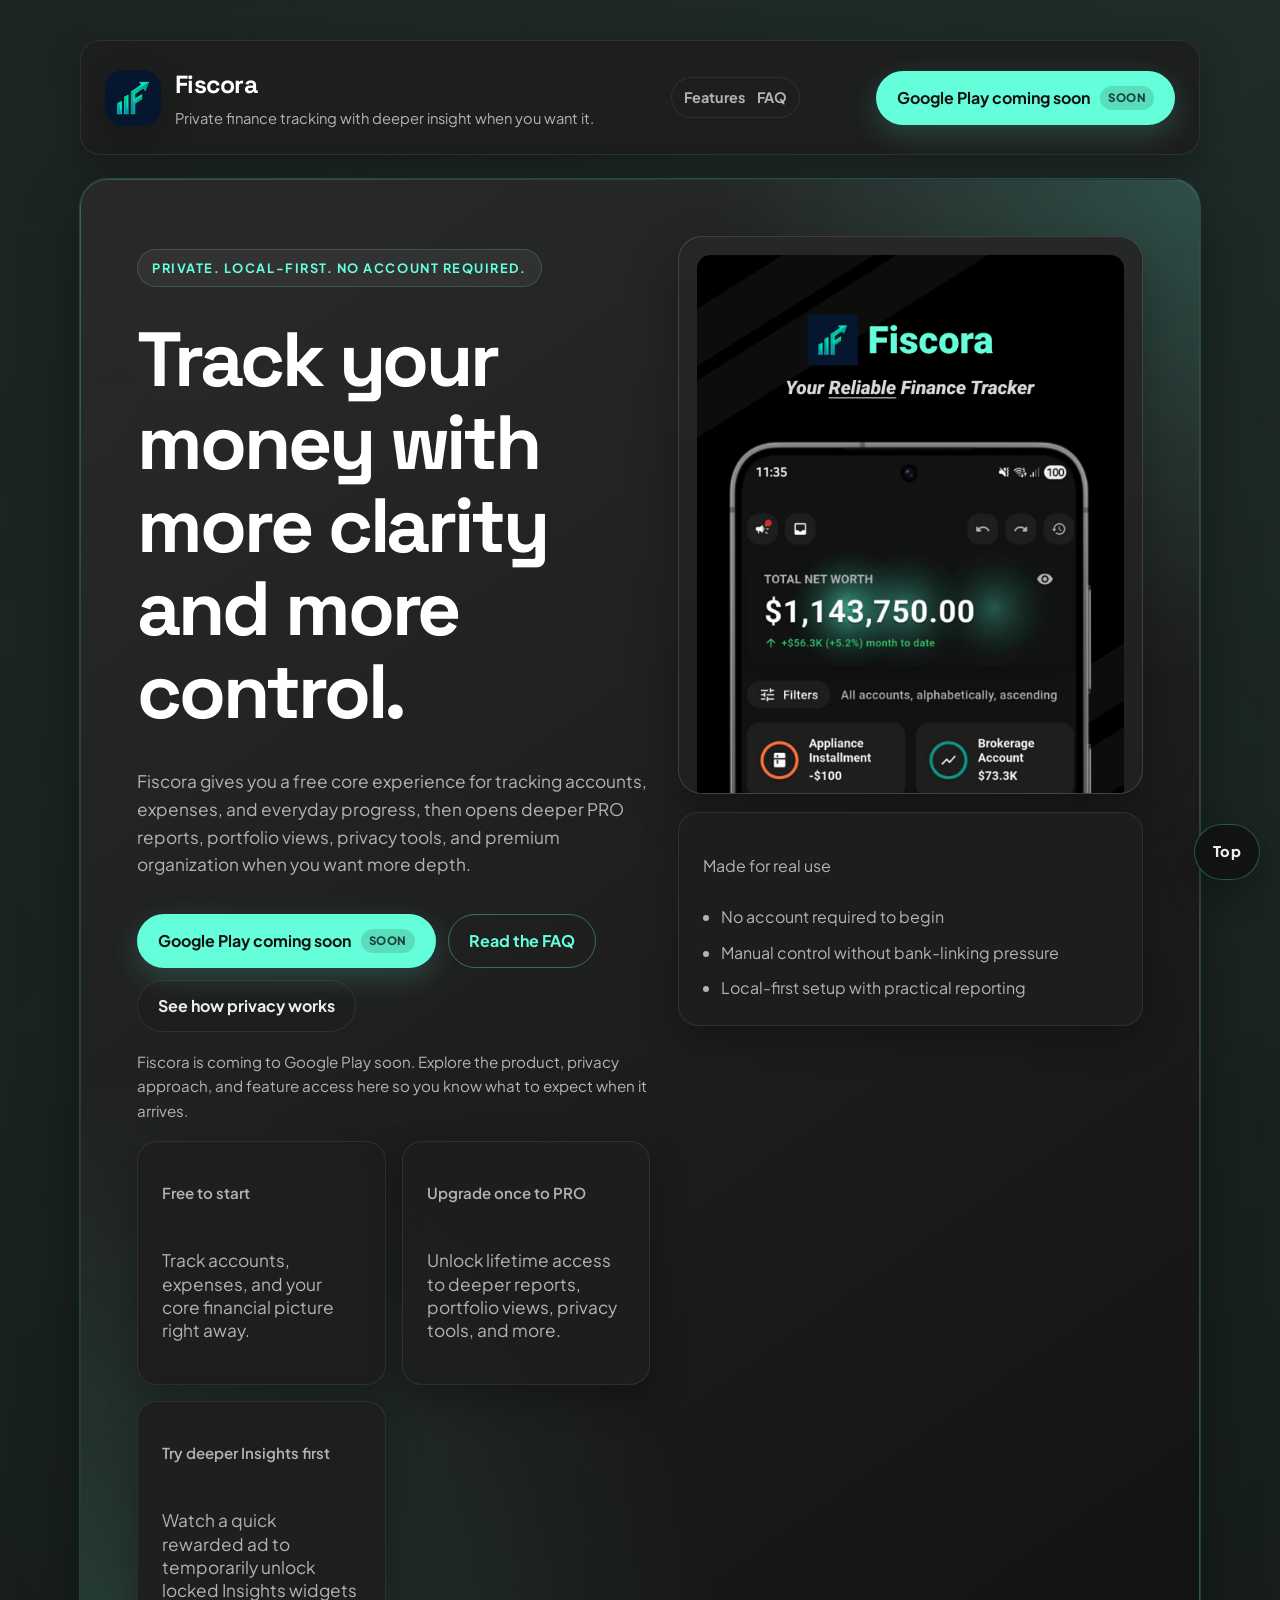
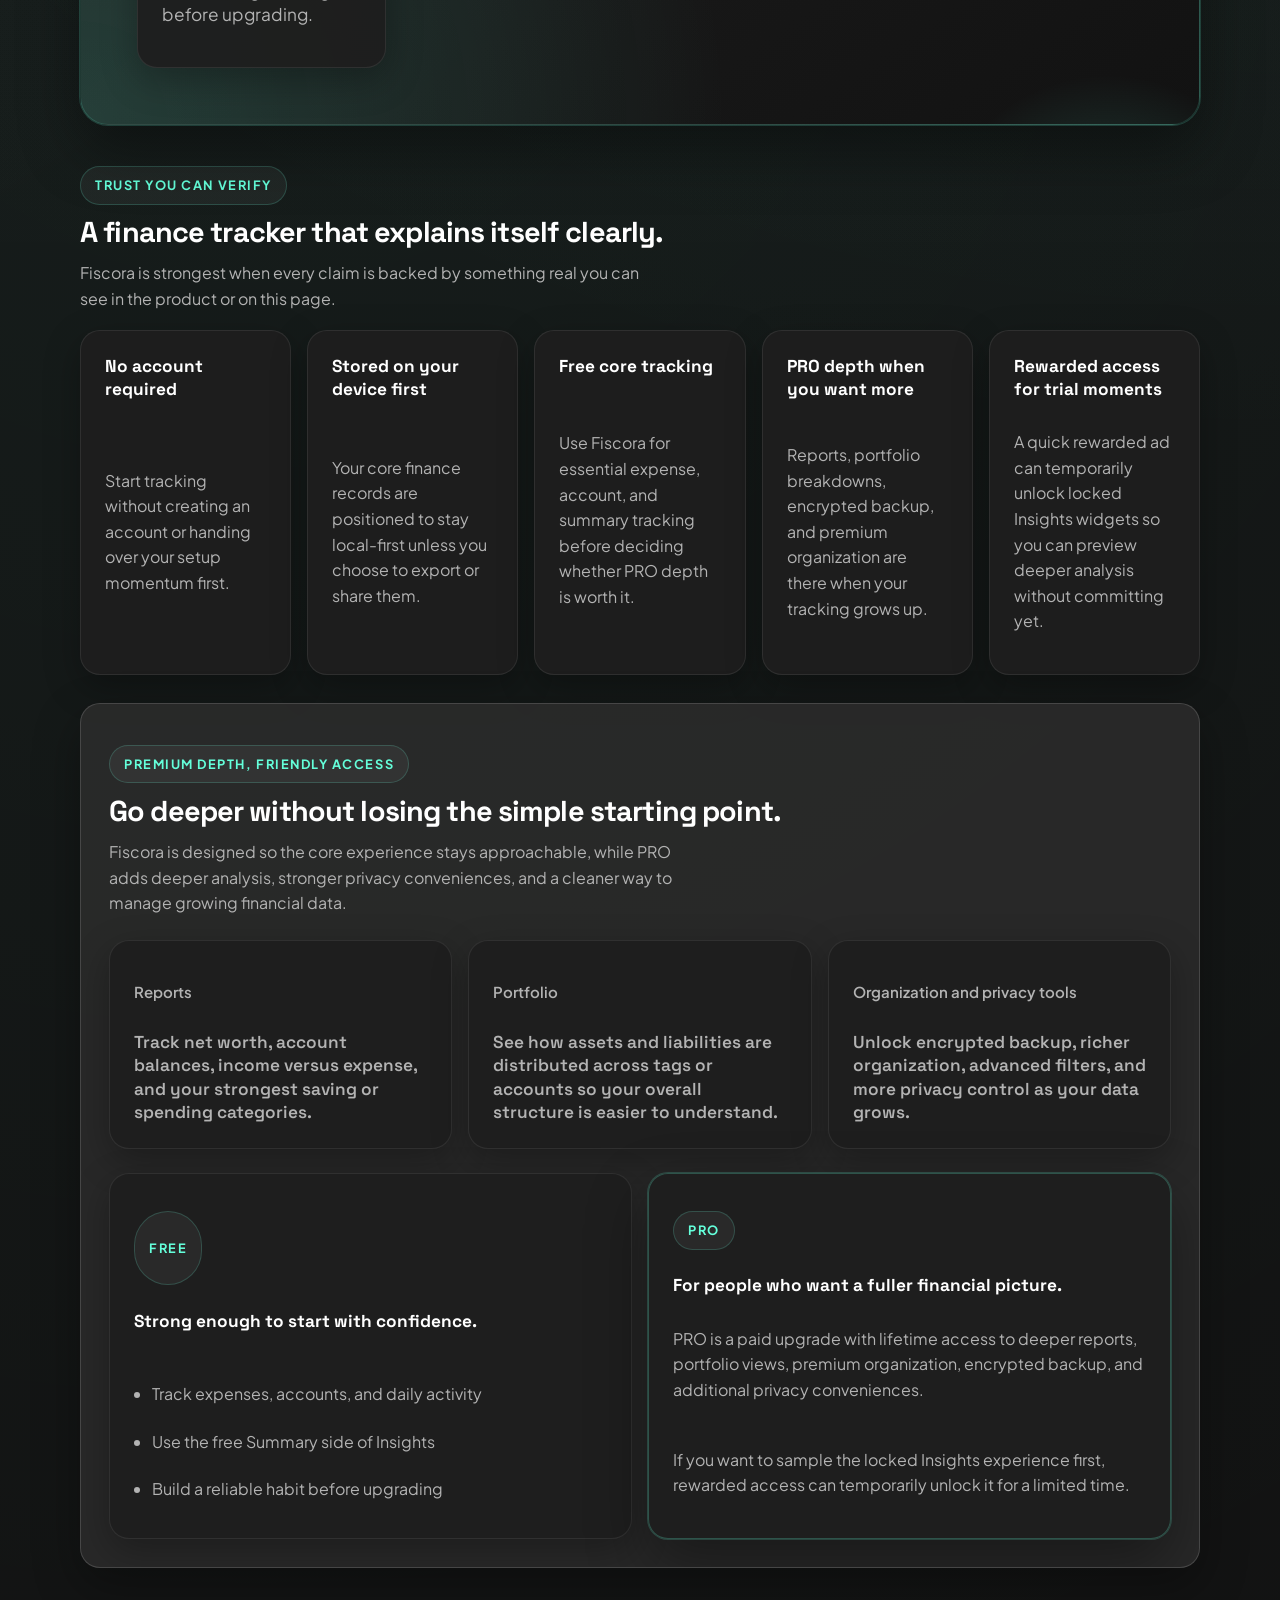
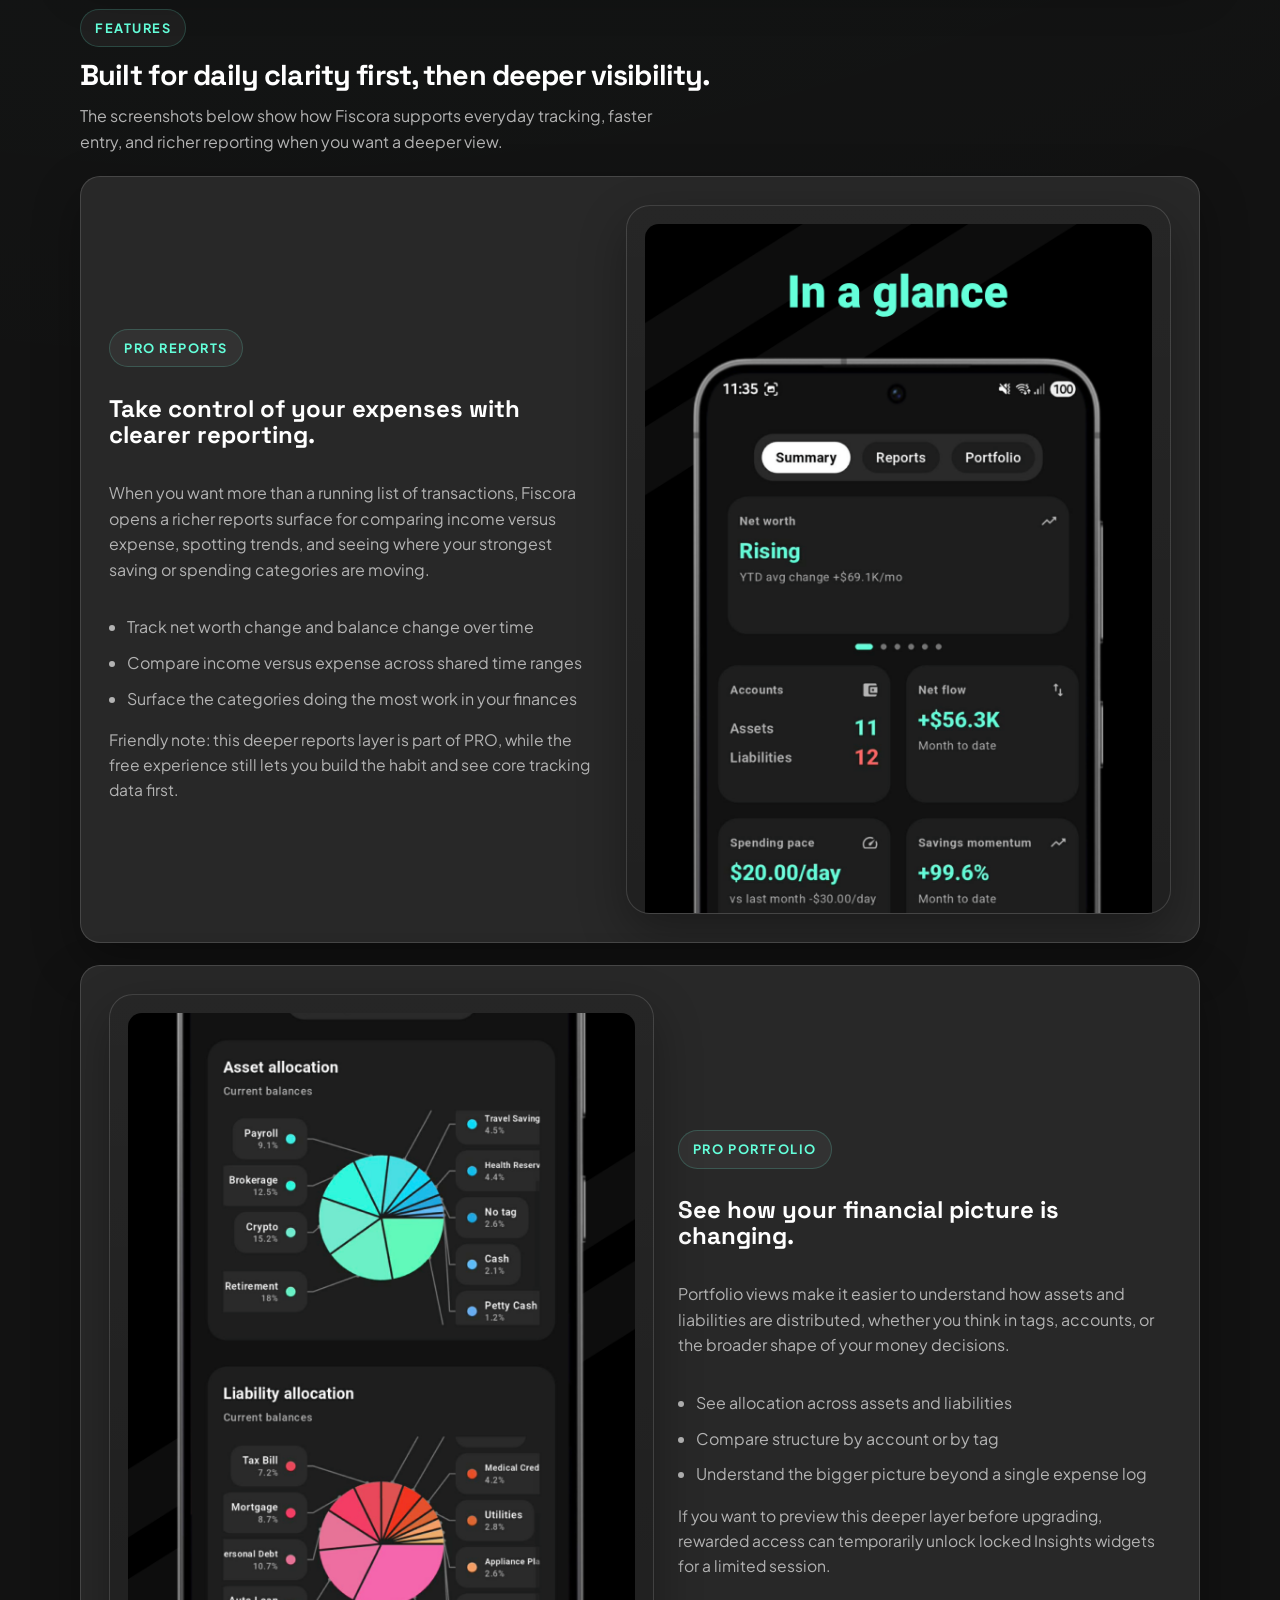
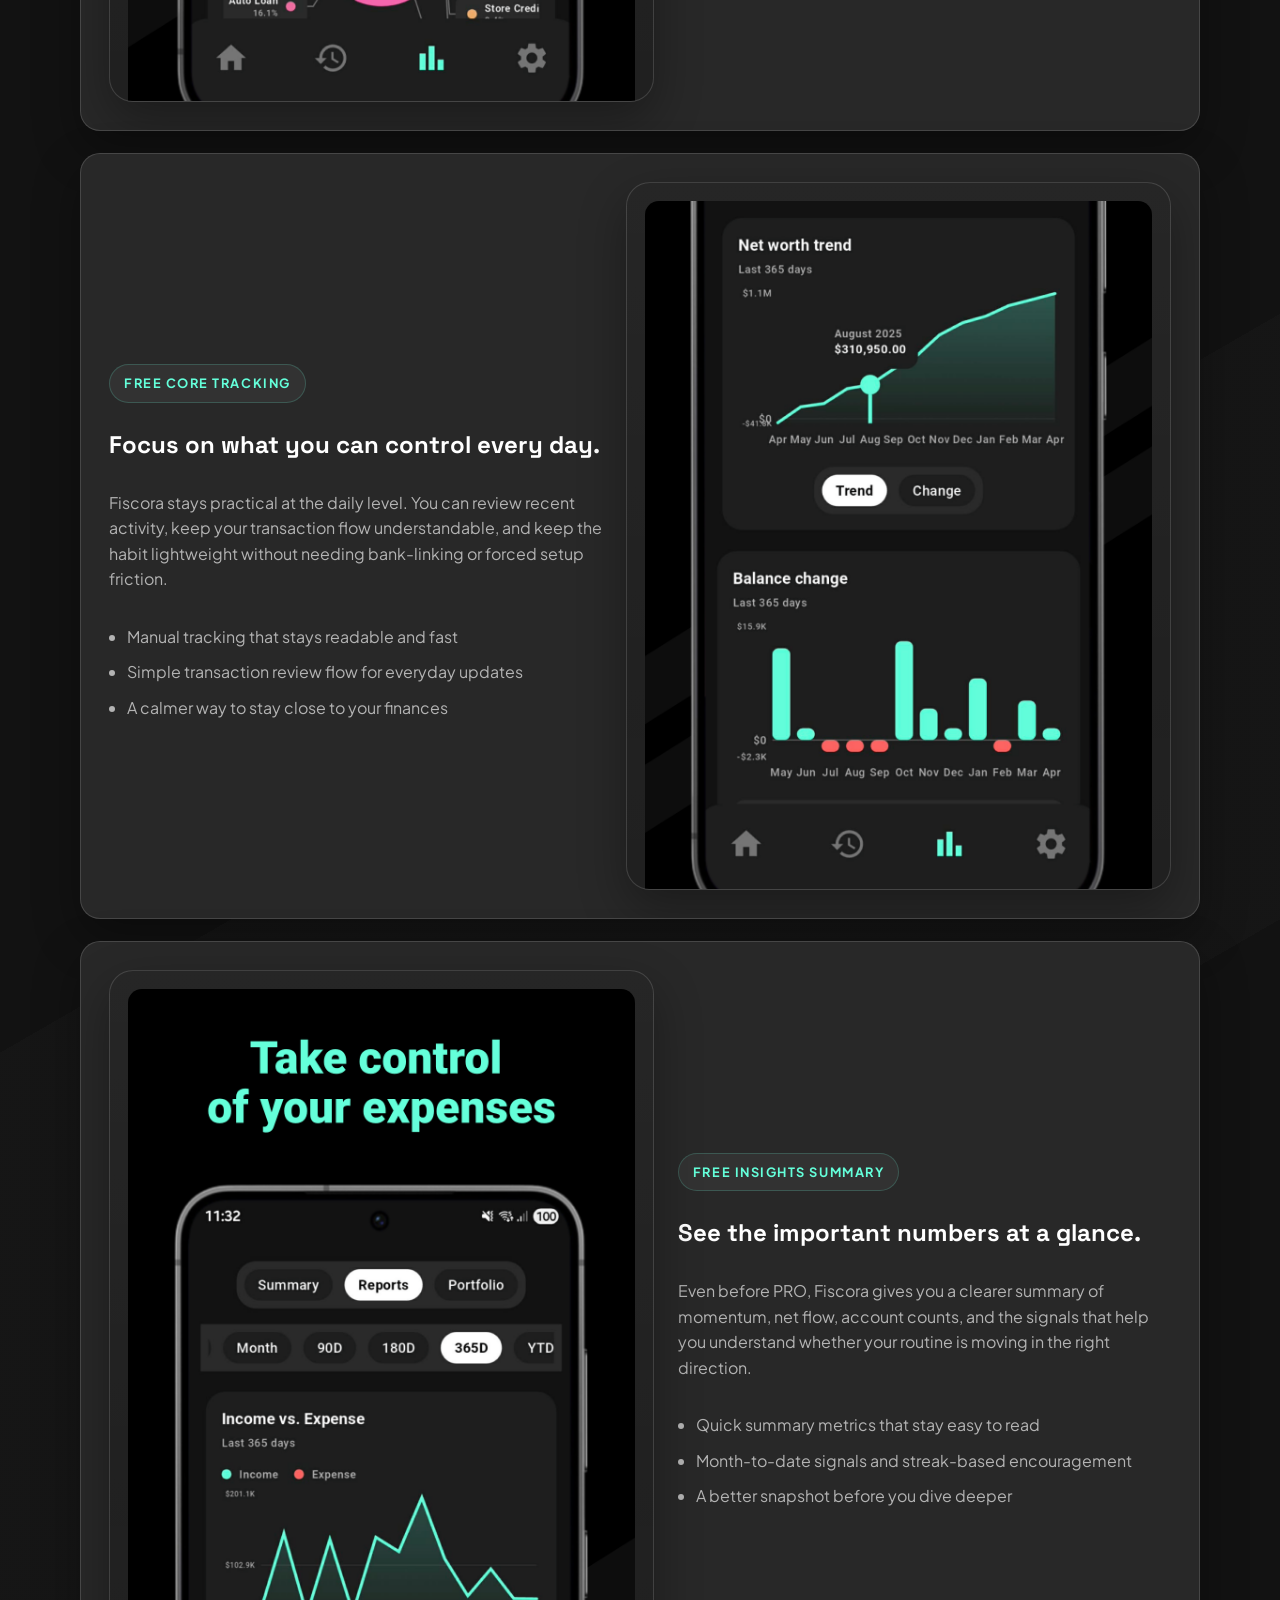
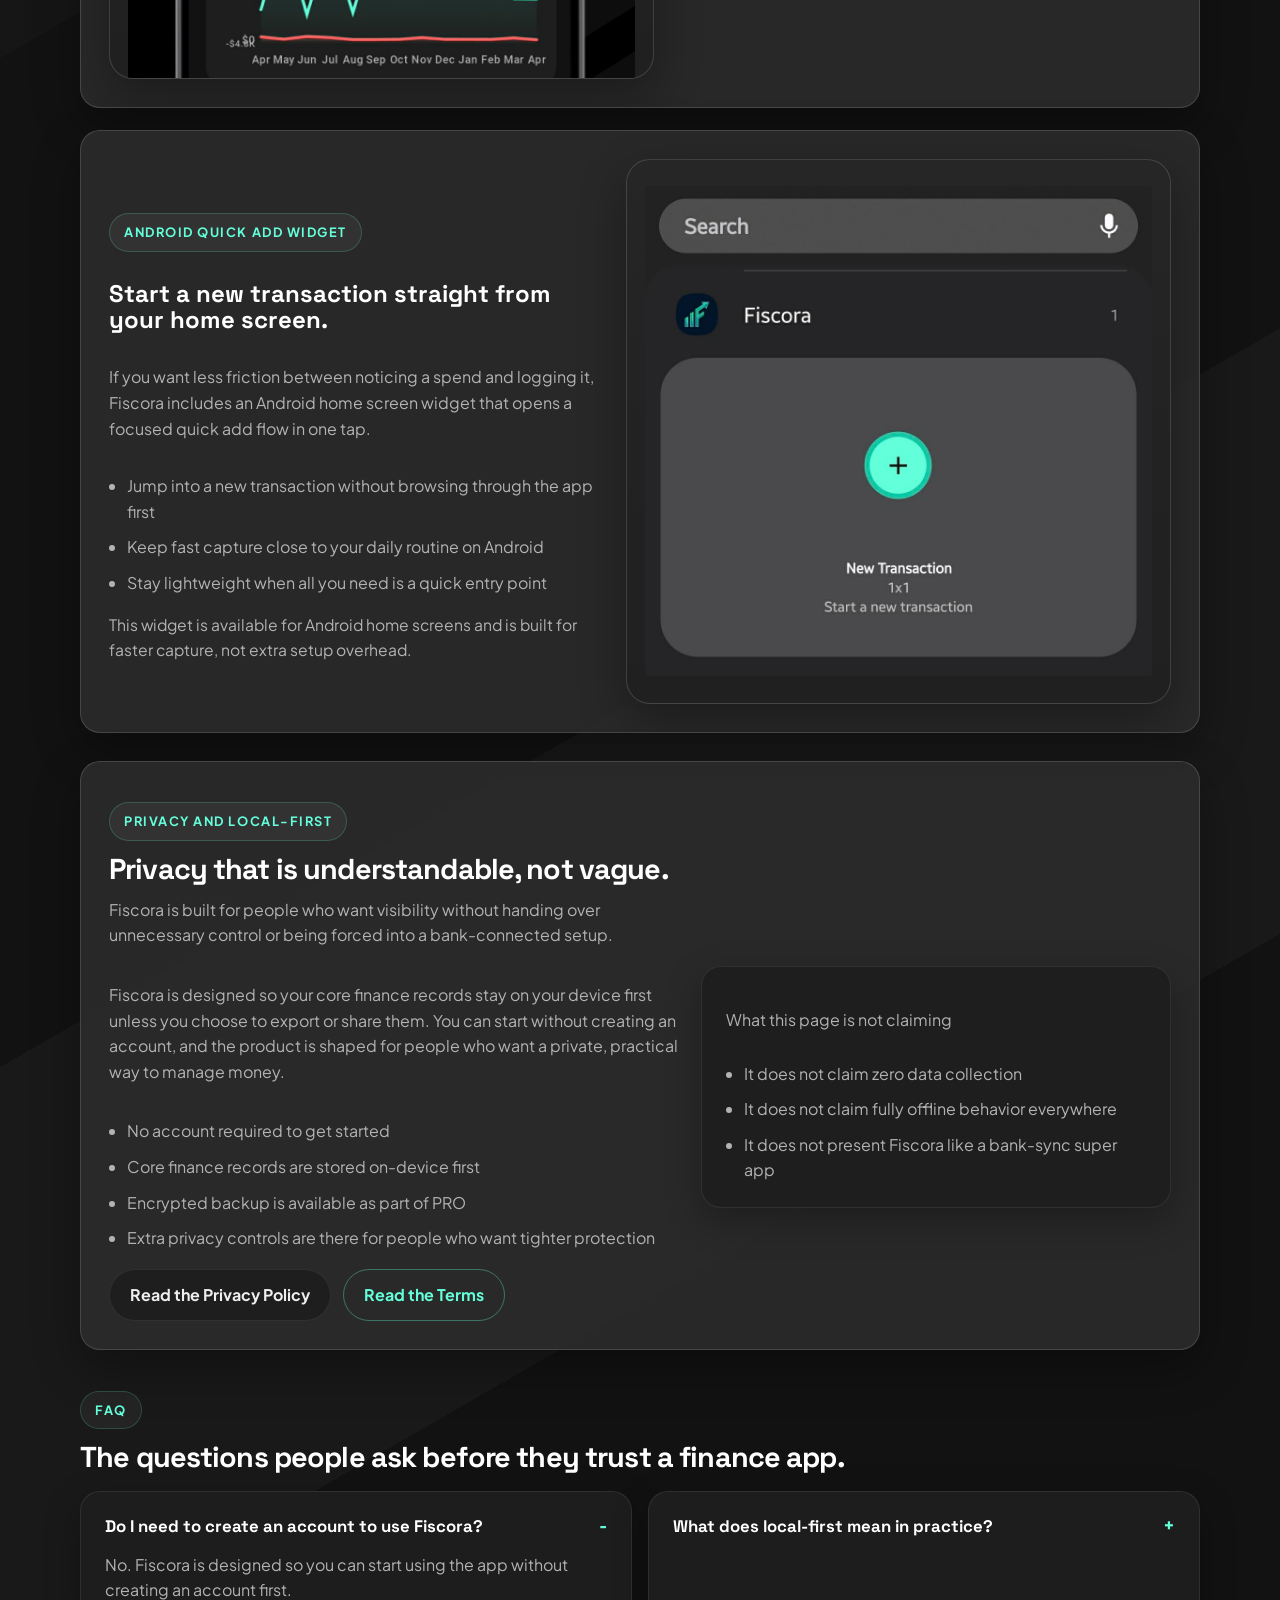
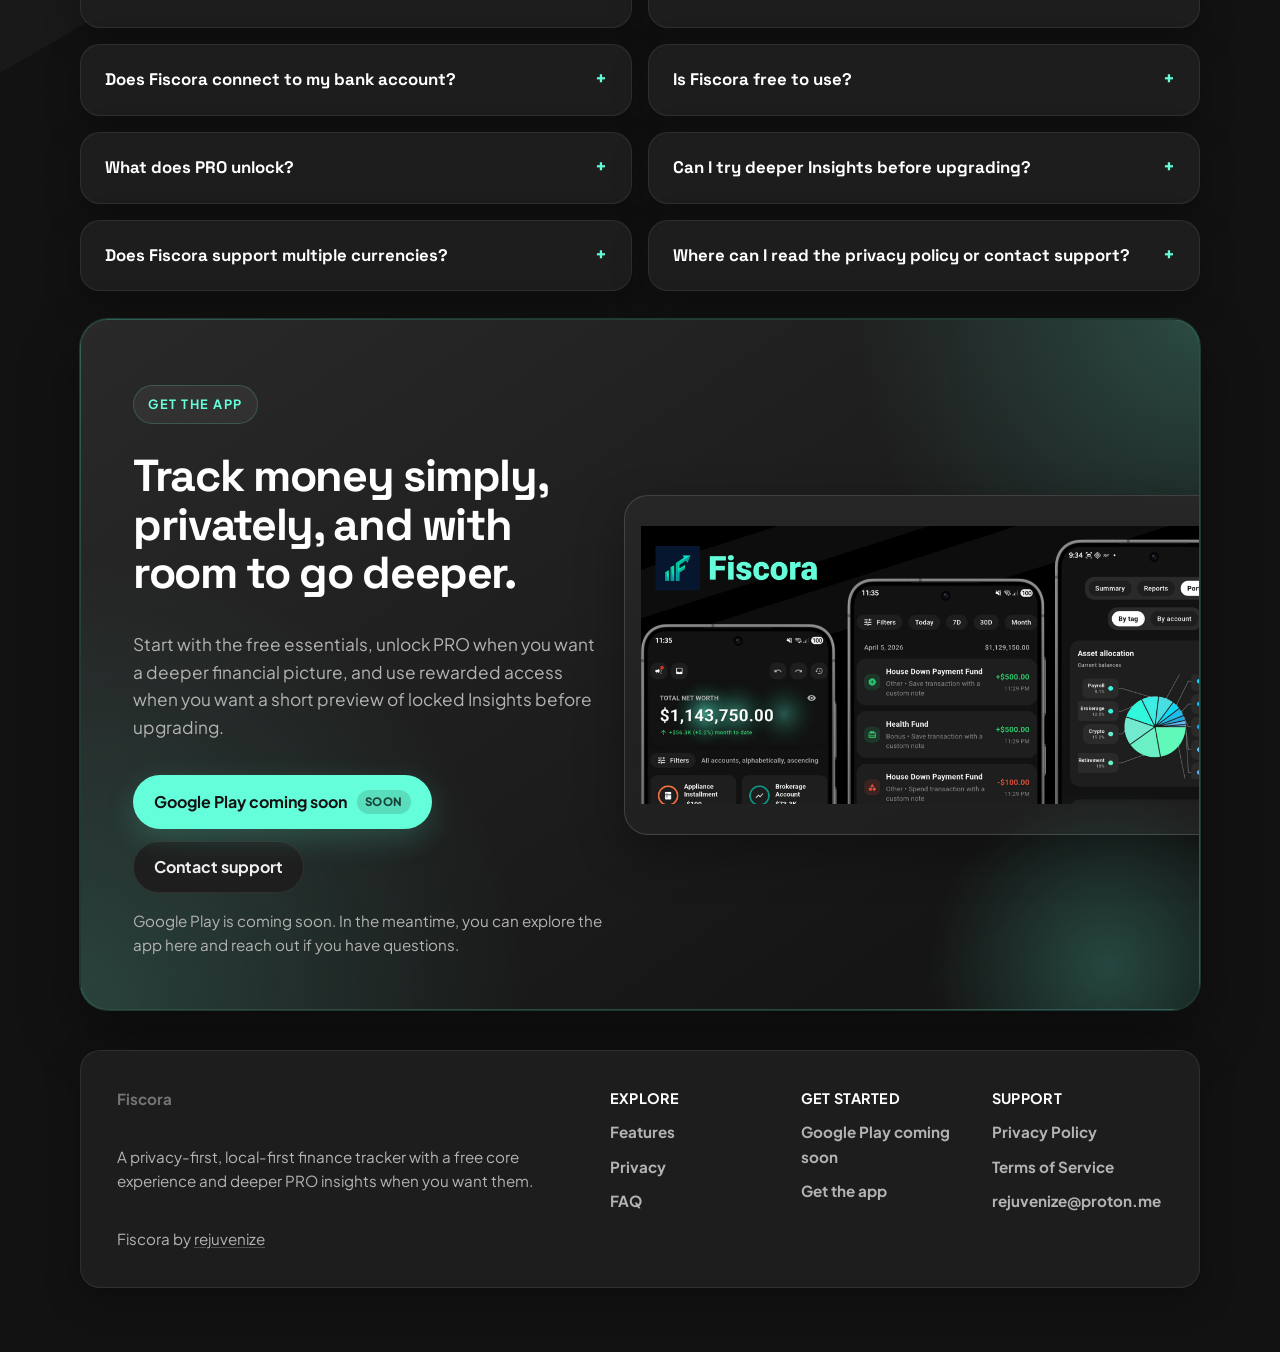
==== commit d673f03b: "feat: add footer link to rejuvenize for improved navigation and branding" ====
--- a/fiscora/index.html
+++ b/fiscora/index.html
@@ -472,7 +472,7 @@
     <div class="footer-copy">
       <strong>Fiscora</strong>
       <p class="subtle">A privacy-first, local-first finance tracker with a free core experience and deeper PRO insights when you want them.</p>
-      <p class="footer-meta subtle">Fiscora by Rejuvenize</p>
+      <p class="footer-meta subtle">Fiscora by <a class="footer-meta-link" href="../">rejuvenize</a></p>
     </div>
     <nav class="footer-links-group" aria-label="Footer">
       <div class="footer-link-section">
--- a/fiscora/css/theme.css
+++ b/fiscora/css/theme.css
@@ -987,6 +987,18 @@
   margin: 0;
 }
 
+.footer-meta-link {
+  color: inherit;
+  text-decoration: underline;
+  text-decoration-color: rgba(255, 255, 255, 0.22);
+  text-underline-offset: 0.16em;
+}
+
+.footer-meta-link:hover {
+  color: var(--color-text);
+  text-decoration-color: rgba(255, 255, 255, 0.42);
+}
+
 .footer-section-title {
   color: var(--color-text);
   font-size: 0.9rem;
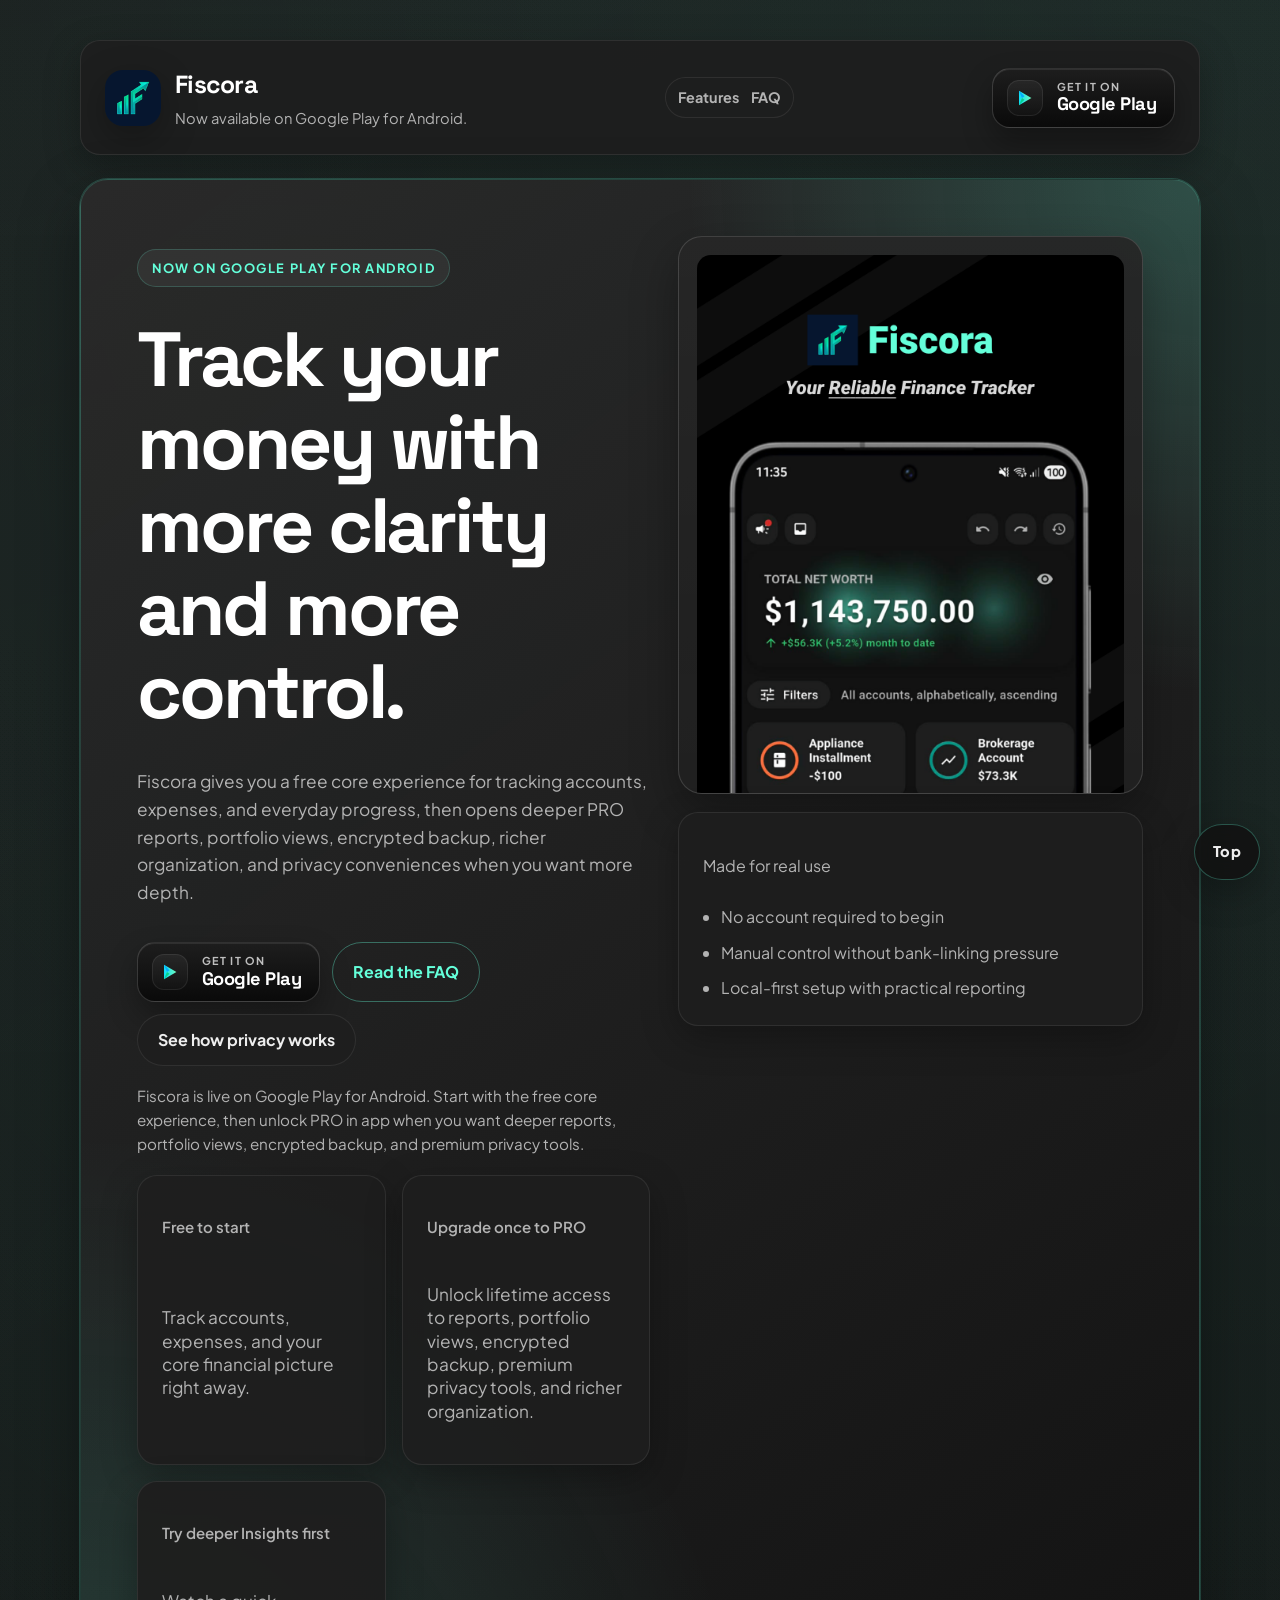
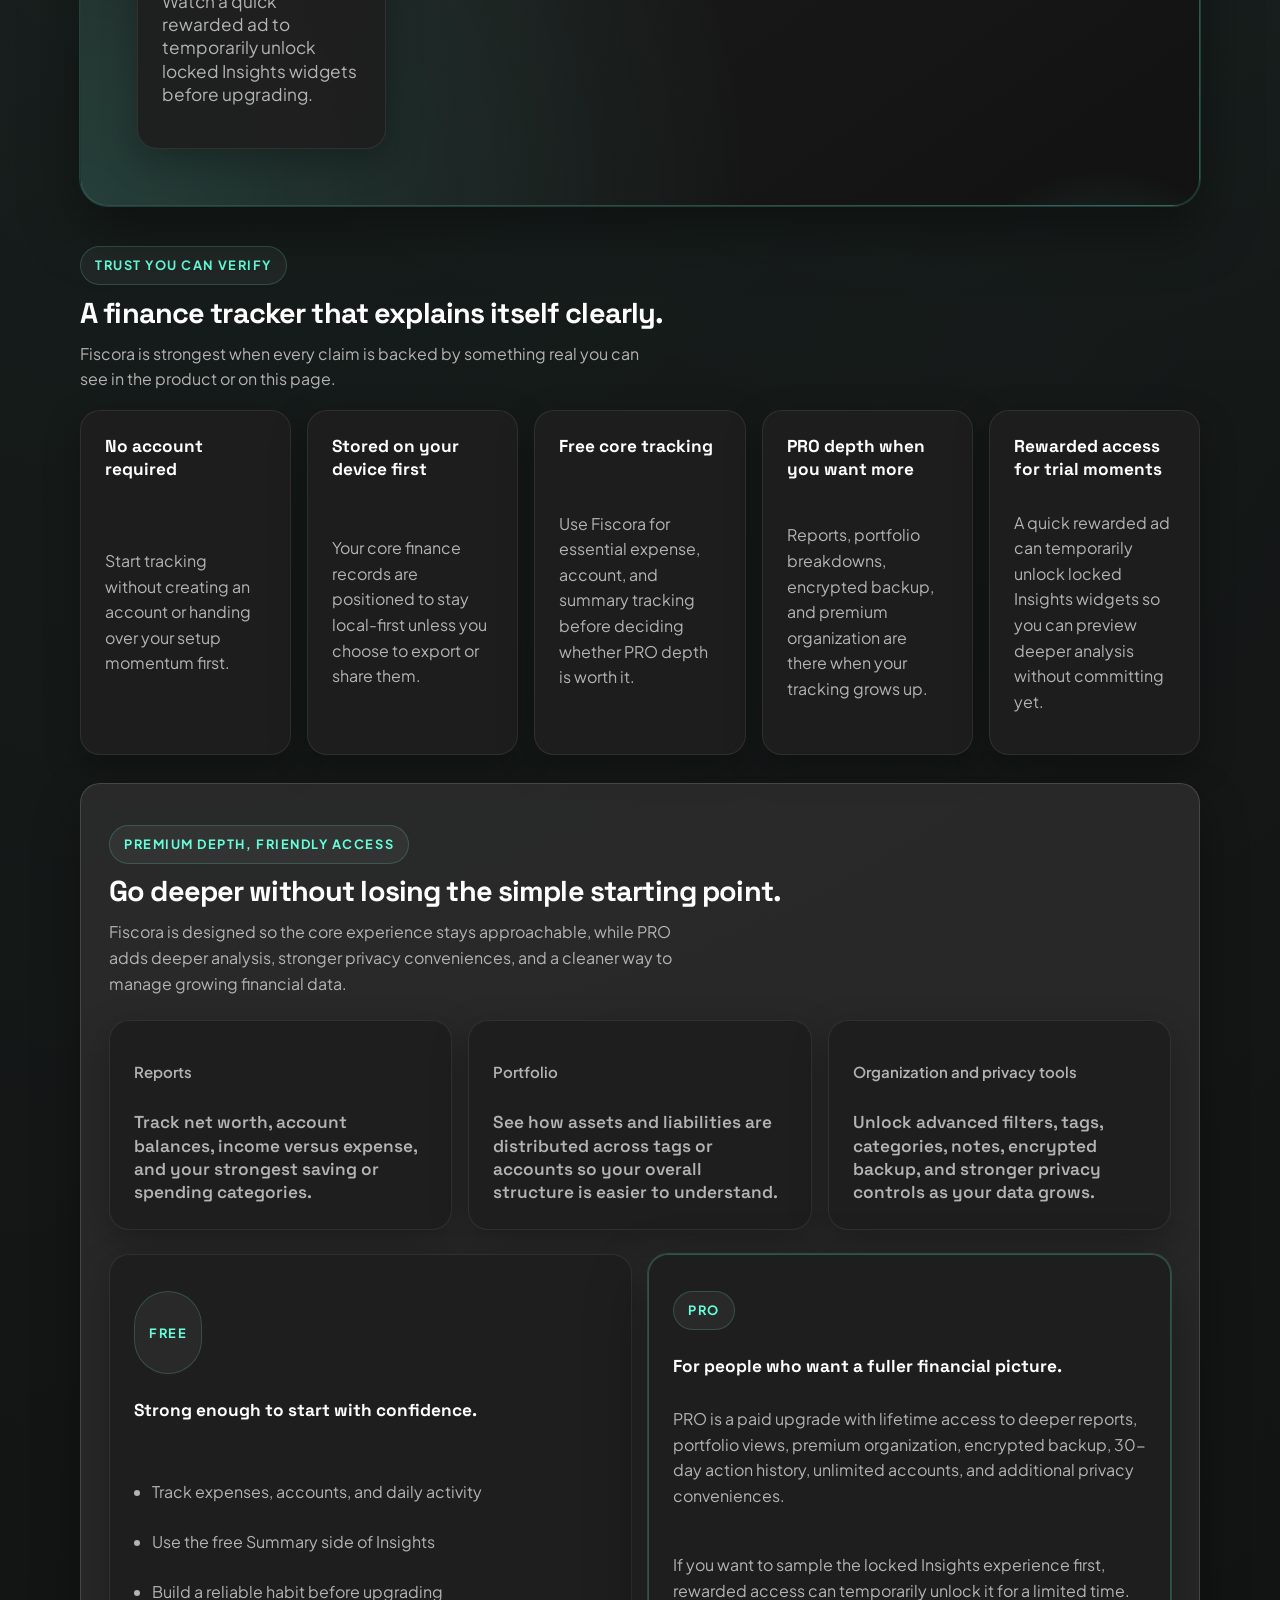
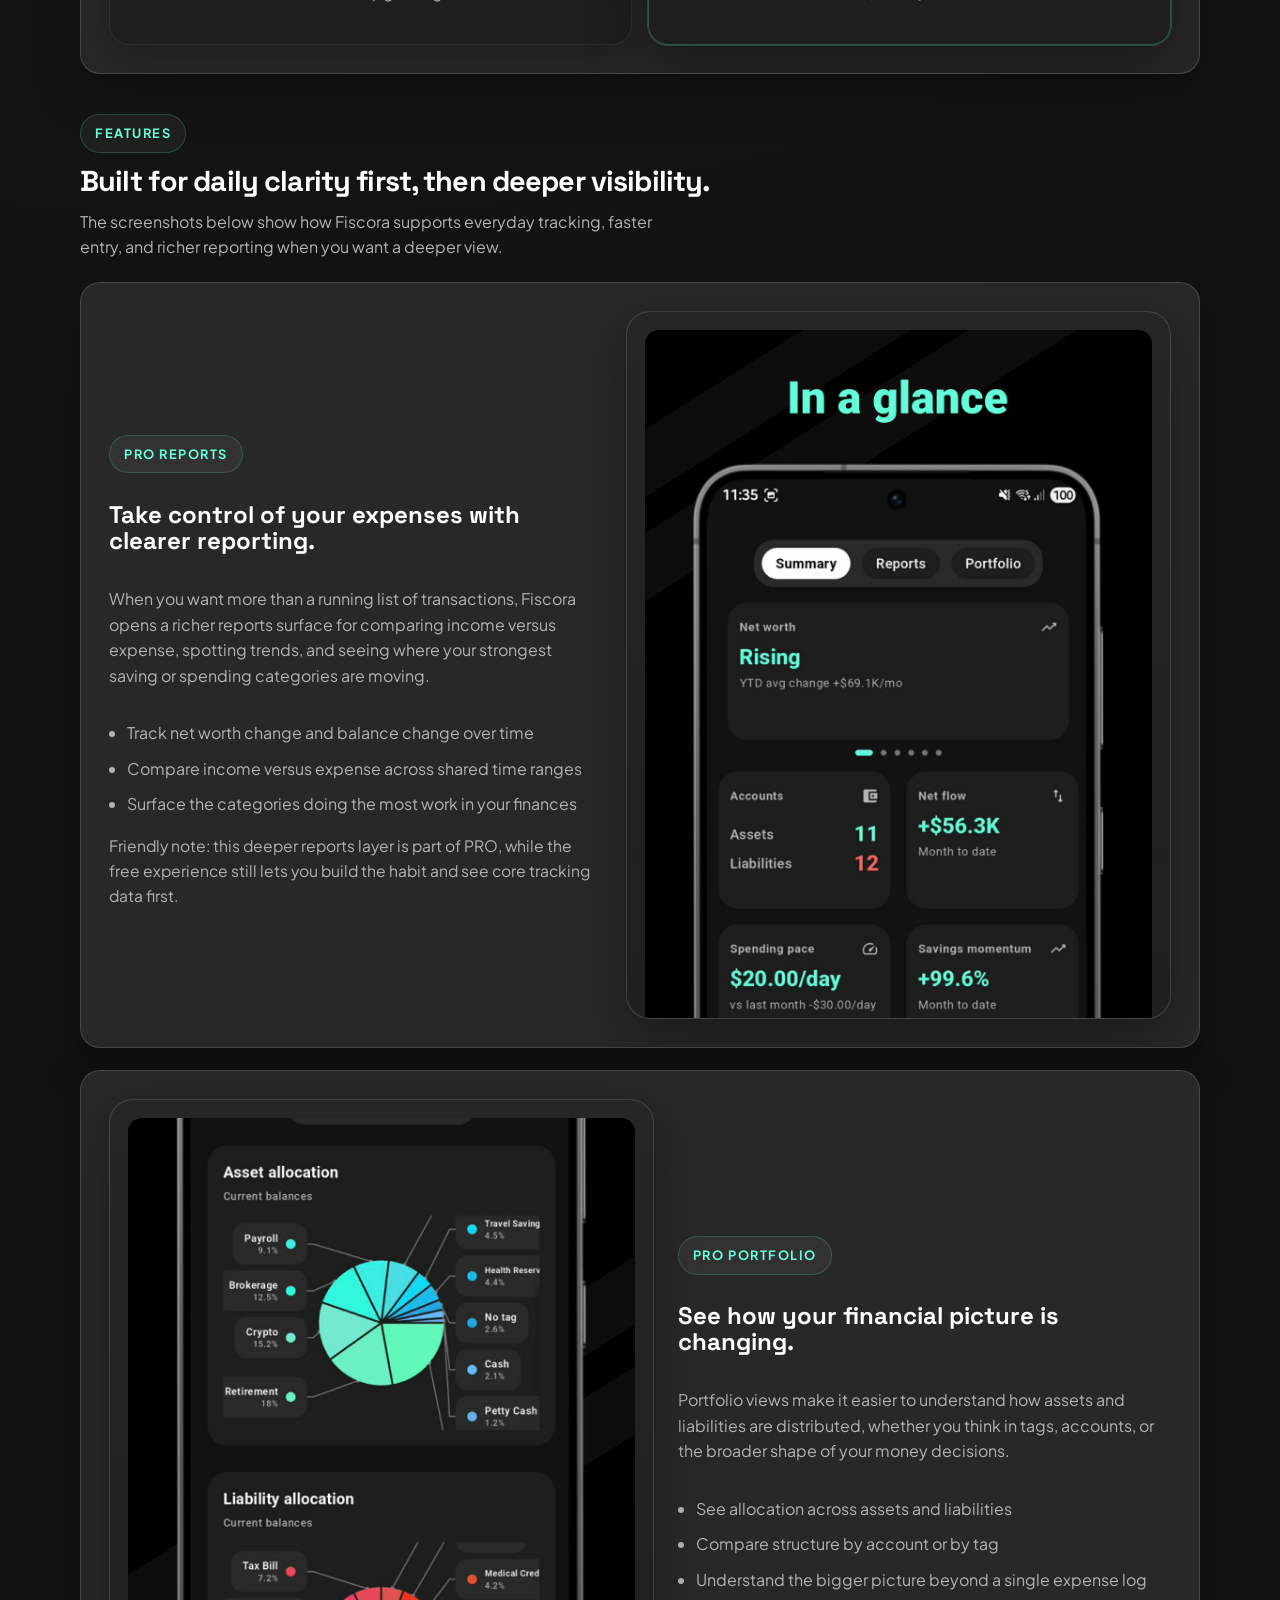
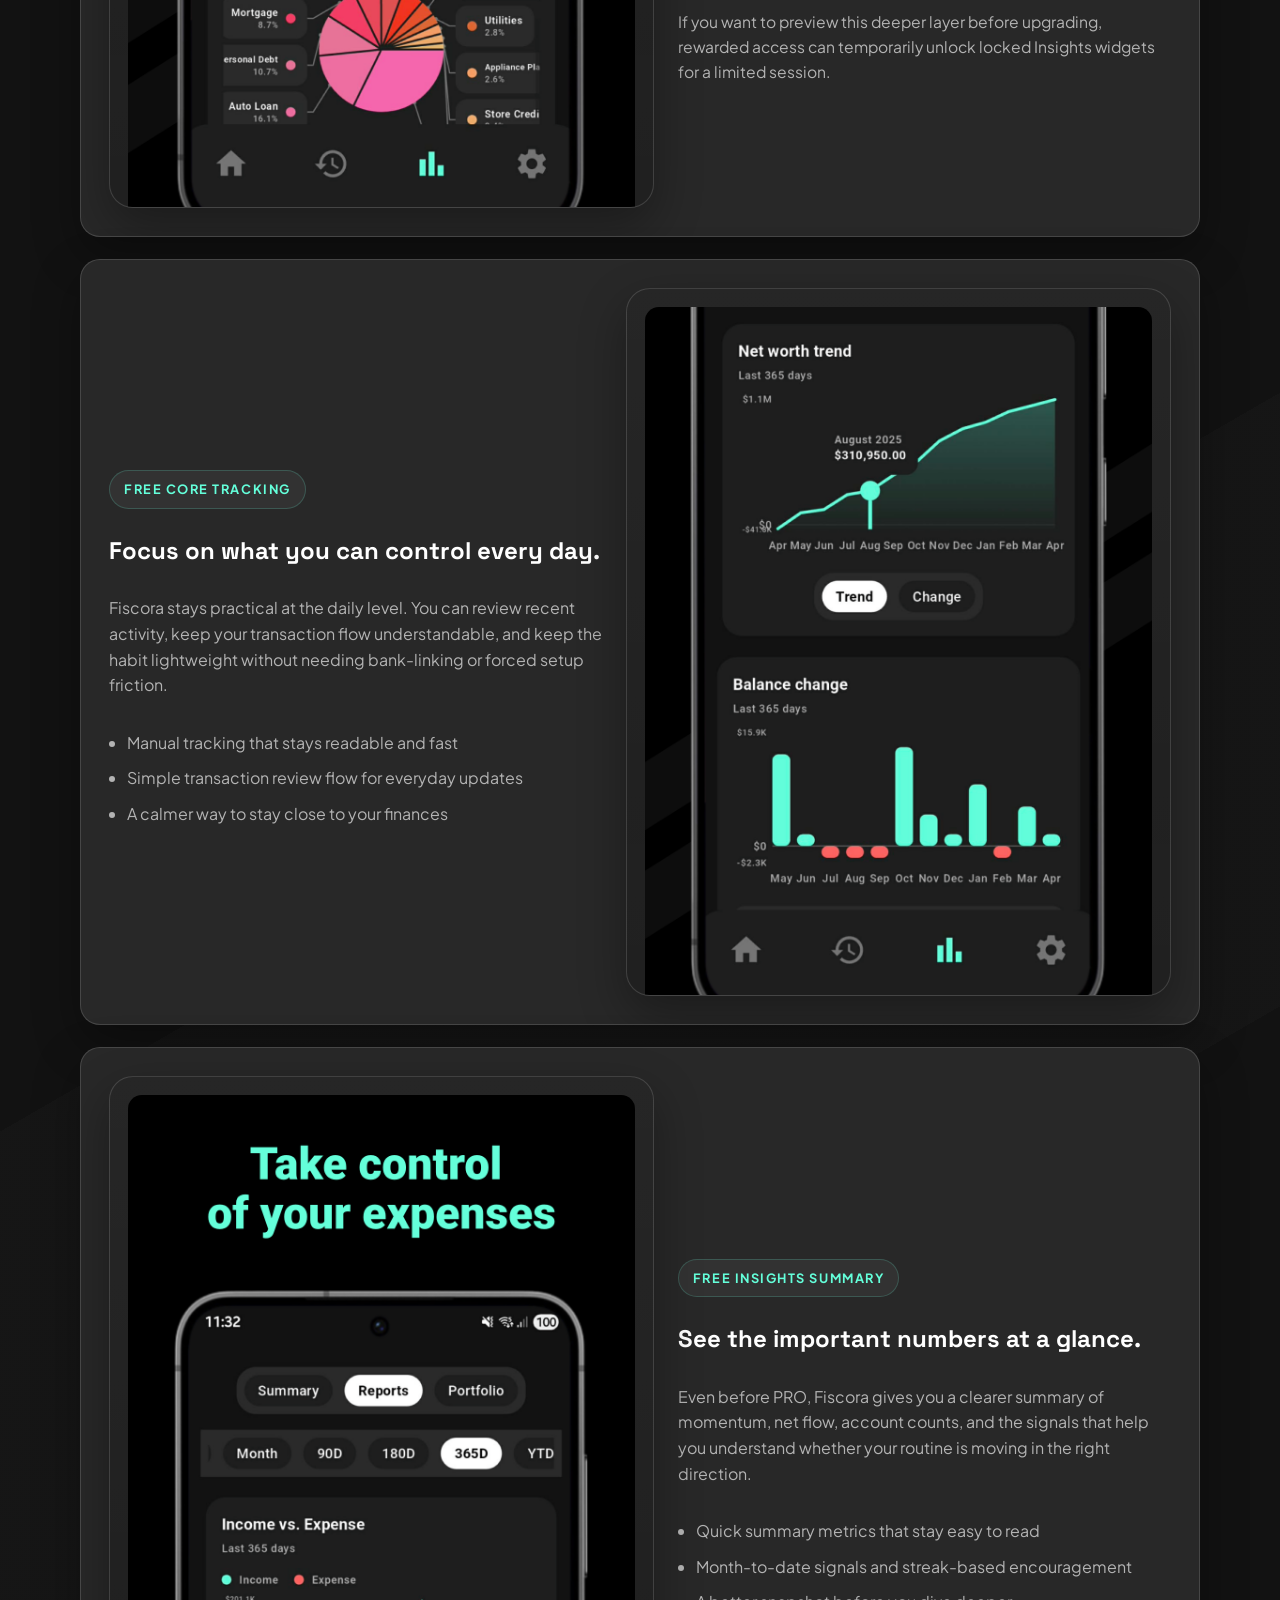
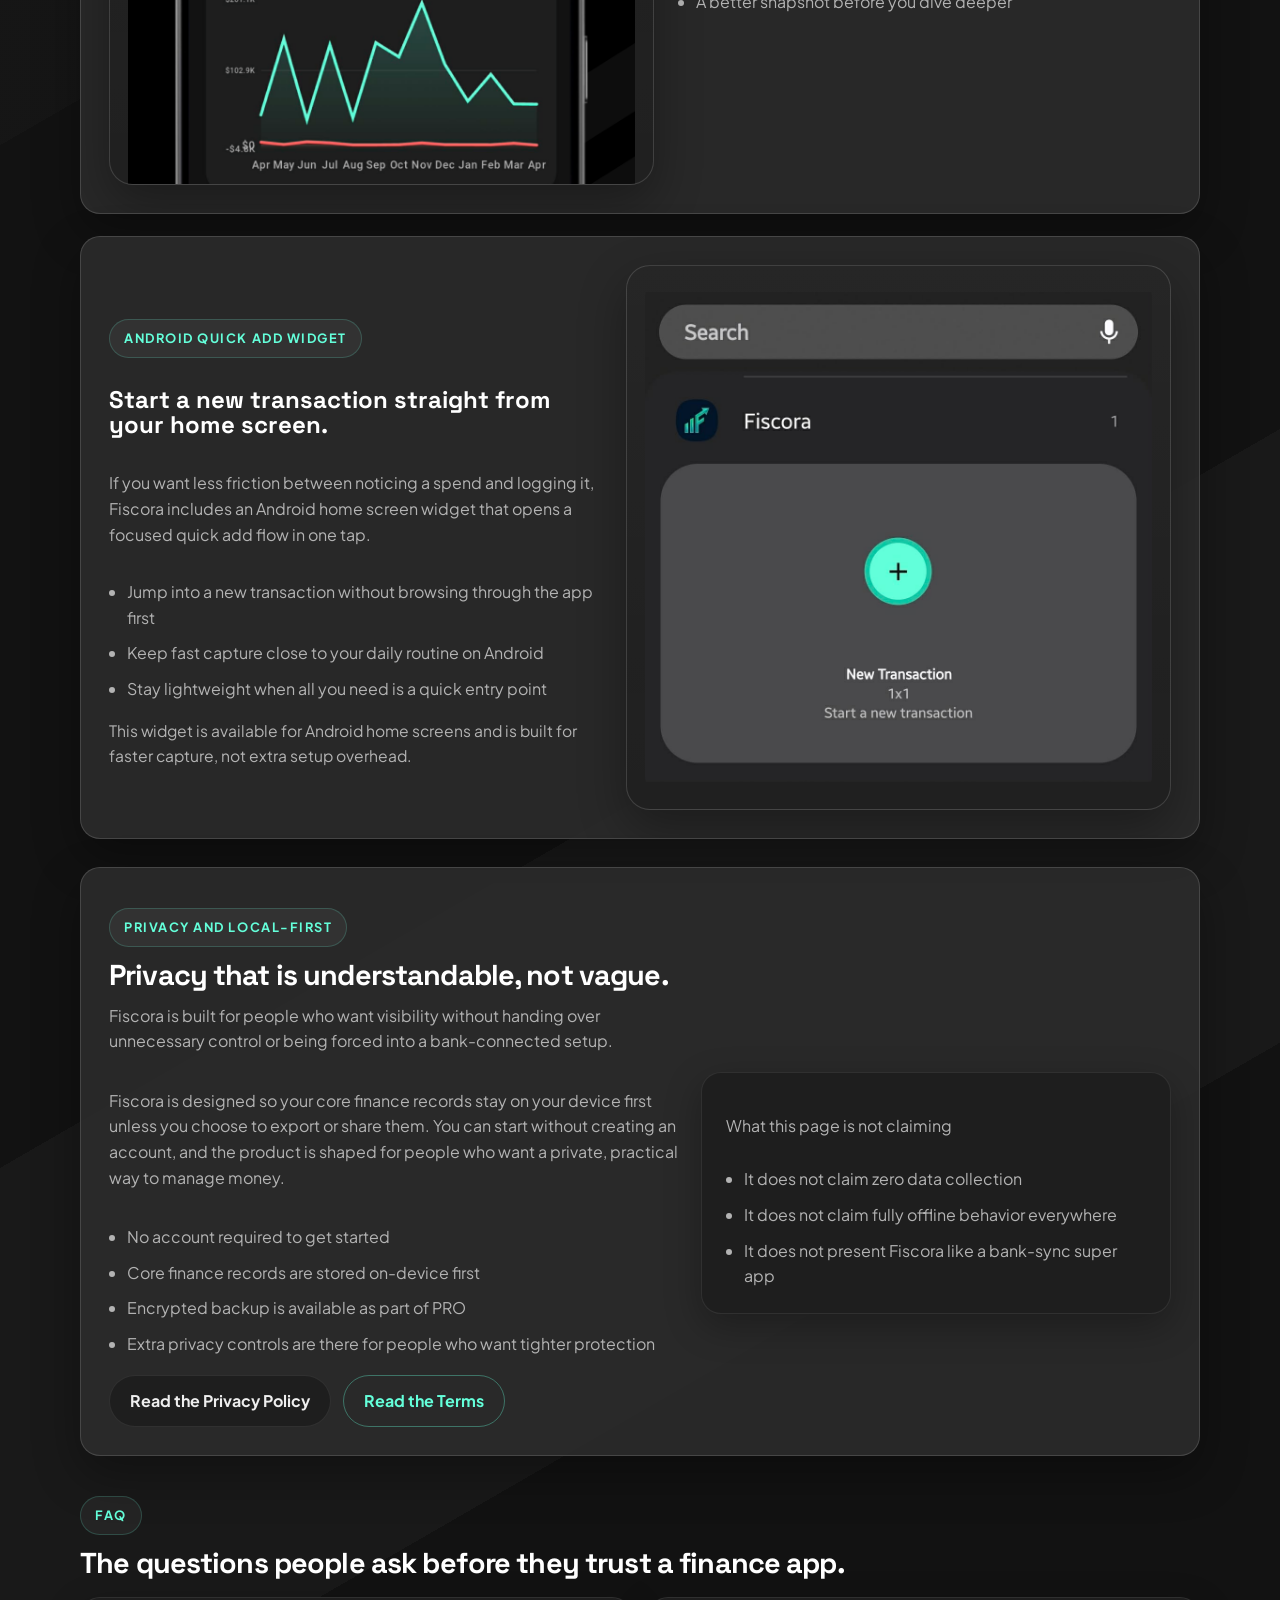
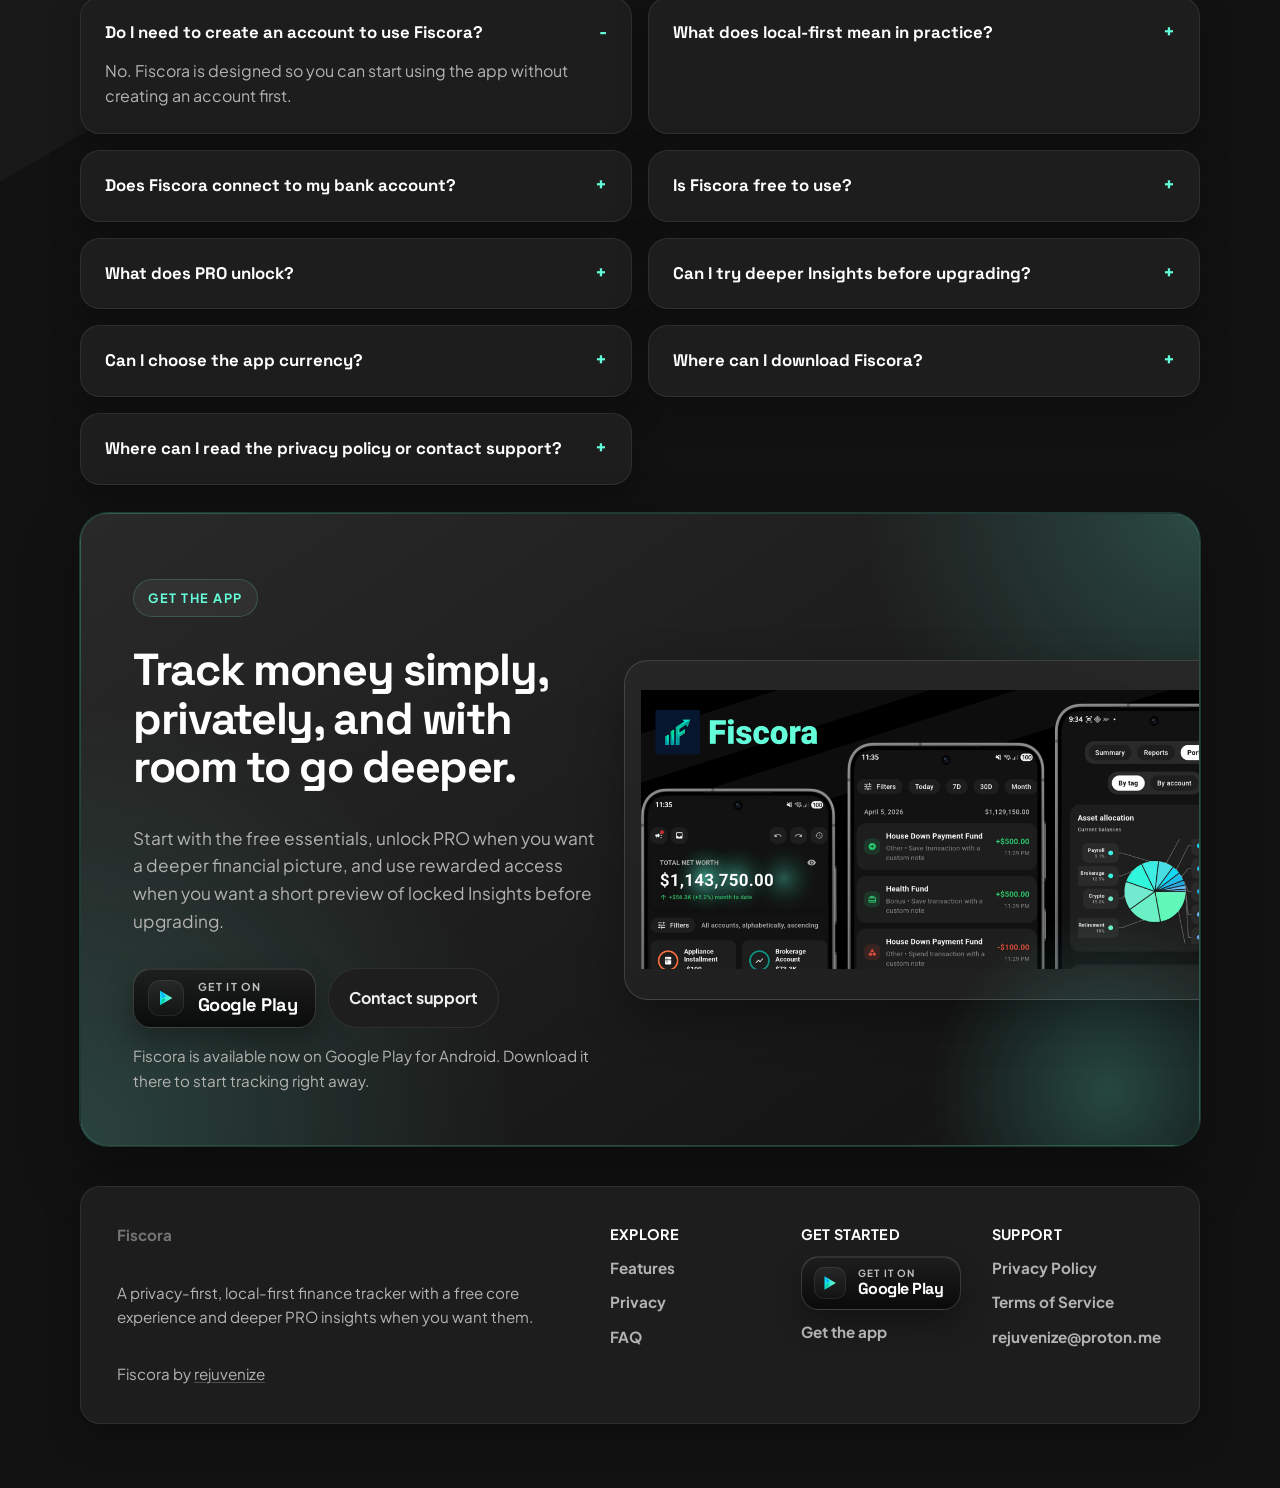
==== commit fe5877f8: "feat: add Google Play store badge and update meta tags for improved visibility and branding" ====
--- a/fiscora/index.html
+++ b/fiscora/index.html
@@ -4,18 +4,33 @@
   <meta charset="UTF-8">
   <meta name="viewport" content="width=device-width, initial-scale=1.0">
   <meta name="theme-color" content="#121212">
-  <title>Fiscora | Private, Local-First Finance Tracker</title>
+  <title>Fiscora | Privacy-First Finance Tracker on Google Play</title>
+  <link rel="canonical" href="https://rejuvenize.github.io/fiscora/">
   <meta
     name="description"
-    content="Fiscora is a privacy-first, local-first finance tracker with no account required. Track expenses, net worth, and financial progress with a free core experience, deeper PRO insights, and on-device-first control."
+    content="Fiscora is a privacy-first, local-first finance tracker now available on Google Play. Track expenses, net worth, and financial progress with a free core experience and optional PRO depth."
   >
   <meta property="og:type" content="website">
-  <meta property="og:title" content="Fiscora | Private, Local-First Finance Tracker">
+  <meta property="og:url" content="https://rejuvenize.github.io/fiscora/">
+  <meta property="og:site_name" content="Fiscora">
+  <meta property="og:title" content="Fiscora | Privacy-First Finance Tracker on Google Play">
   <meta
     property="og:description"
-    content="Track expenses, net worth, and financial progress with a free core experience, deeper PRO reports and portfolio views, and a local-first setup that keeps control in your hands."
+    content="Track expenses, net worth, and financial progress with a free core experience, optional PRO reports and portfolio views, and Android availability on Google Play."
   >
-  <meta property="og:image" content="./images/Play-Feature-graphic.png">
+  <meta property="og:image" content="https://rejuvenize.github.io/fiscora/images/Play-Feature-graphic.png">
+  <meta property="og:image:secure_url" content="https://rejuvenize.github.io/fiscora/images/Play-Feature-graphic.png">
+  <meta property="og:image:width" content="1024">
+  <meta property="og:image:height" content="576">
+  <meta property="og:image:alt" content="Fiscora feature graphic showing the brand and key product screens">
+  <meta name="twitter:card" content="summary_large_image">
+  <meta name="twitter:title" content="Fiscora | Privacy-First Finance Tracker on Google Play">
+  <meta
+    name="twitter:description"
+    content="Track expenses, net worth, and financial progress with a free core experience, optional PRO reports and portfolio views, and Android availability on Google Play."
+  >
+  <meta name="twitter:image" content="https://rejuvenize.github.io/fiscora/images/Play-Feature-graphic.png">
+  <meta name="twitter:image:alt" content="Fiscora feature graphic showing the brand and key product screens">
   <link rel="icon" type="image/png" sizes="32x32" href="./icons/favicon-32.png">
   <link rel="apple-touch-icon" sizes="180x180" href="./icons/apple-touch-icon.png">
   <link rel="icon" type="image/png" sizes="192x192" href="./icons/web-app-icon-192.png">
@@ -33,7 +48,7 @@
       >
       <span class="brand-text-group">
         <strong class="brand-name">Fiscora</strong>
-        <span class="brand-tagline">Private finance tracking with deeper insight when you want it.</span>
+        <span class="brand-tagline">Now available on Google Play for Android.</span>
       </span>
     </a>
 
@@ -43,7 +58,31 @@
     </nav>
 
     <div class="header-actions">
-      <a class="button-primary button-coming-soon" href="#get-app">Google Play coming soon</a>
+      <a
+        class="store-badge"
+        href="https://play.google.com/store/apps/details?id=com.rejuvenize.fiscora"
+        target="_blank"
+        rel="noreferrer noopener"
+        aria-label="Get Fiscora on Google Play"
+      >
+        <span class="store-badge__icon" aria-hidden="true">
+          <svg viewBox="0 0 28 28" role="presentation" focusable="false">
+            <defs>
+              <linearGradient id="store-badge-gradient-header" x1="5" y1="14" x2="23" y2="14" gradientUnits="userSpaceOnUse">
+                <stop offset="0" stop-color="#00d7ff"></stop>
+                <stop offset="1" stop-color="#79ffb7"></stop>
+              </linearGradient>
+            </defs>
+            <path d="M7 5.5L21.5 14L7 22.5V5.5Z" fill="url(#store-badge-gradient-header)"></path>
+            <path d="M7 5.5L13.4 11.9L10.4 14L7 5.5Z" fill="#00a6ff" opacity="0.9"></path>
+            <path d="M7 22.5L13.4 16.1L10.4 14L7 22.5Z" fill="#00d084" opacity="0.9"></path>
+          </svg>
+        </span>
+        <span class="store-badge__copy">
+          <span class="store-badge__label">Get it on</span>
+          <span class="store-badge__title">Google Play</span>
+        </span>
+      </a>
     </div>
   </header>
 
@@ -51,21 +90,46 @@
     <section id="hero" class="hero-card landing-hero">
       <div class="hero-grid">
         <div class="hero-copy">
-          <p class="eyebrow">Private. Local-first. No account required.</p>
+          <p class="eyebrow">Now on Google Play for Android</p>
           <h1>Track your money with more clarity and more control.</h1>
           <p class="lede">
             Fiscora gives you a free core experience for tracking accounts, expenses, and everyday progress,
-            then opens deeper PRO reports, portfolio views, privacy tools, and premium organization when you
-            want more depth.
+            then opens deeper PRO reports, portfolio views, encrypted backup, richer organization, and privacy
+            conveniences when you want more depth.
           </p>
           <div class="action-row">
-            <a class="button-primary button-coming-soon" href="#get-app">Google Play coming soon</a>
+            <a
+              class="store-badge"
+              href="https://play.google.com/store/apps/details?id=com.rejuvenize.fiscora"
+              target="_blank"
+              rel="noreferrer noopener"
+              aria-label="Get Fiscora on Google Play"
+            >
+              <span class="store-badge__icon" aria-hidden="true">
+                <svg viewBox="0 0 28 28" role="presentation" focusable="false">
+                  <defs>
+                    <linearGradient id="store-badge-gradient-hero" x1="5" y1="14" x2="23" y2="14" gradientUnits="userSpaceOnUse">
+                      <stop offset="0" stop-color="#00d7ff"></stop>
+                      <stop offset="1" stop-color="#79ffb7"></stop>
+                    </linearGradient>
+                  </defs>
+                  <path d="M7 5.5L21.5 14L7 22.5V5.5Z" fill="url(#store-badge-gradient-hero)"></path>
+                  <path d="M7 5.5L13.4 11.9L10.4 14L7 5.5Z" fill="#00a6ff" opacity="0.9"></path>
+                  <path d="M7 22.5L13.4 16.1L10.4 14L7 22.5Z" fill="#00d084" opacity="0.9"></path>
+                </svg>
+              </span>
+              <span class="store-badge__copy">
+                <span class="store-badge__label">Get it on</span>
+                <span class="store-badge__title">Google Play</span>
+              </span>
+            </a>
             <a class="button-outline" href="#faq">Read the FAQ</a>
             <a class="button-secondary" href="./privacy-policy.html">See how privacy works</a>
           </div>
-          <p id="play-coming-soon-note" class="coming-soon-note">
-            Fiscora is coming to Google Play soon. Explore the product, privacy approach,
-            and feature access here so you know what to expect when it arrives.
+          <p id="play-availability-note" class="availability-note">
+            Fiscora is live on Google Play for Android. Start with the free core experience,
+            then unlock PRO in app when you want deeper reports, portfolio views, encrypted backup,
+            and premium privacy tools.
           </p>
 
           <div class="hero-access-grid">
@@ -75,7 +139,7 @@
             </article>
             <article class="metric-card access-card">
               <p class="metric-label">Upgrade once to PRO</p>
-              <p class="access-card-title">Unlock lifetime access to deeper reports, portfolio views, privacy tools, and more.</p>
+              <p class="access-card-title">Unlock lifetime access to reports, portfolio views, encrypted backup, premium privacy tools, and richer organization.</p>
             </article>
             <article class="metric-card access-card">
               <p class="metric-label">Try deeper Insights first</p>
@@ -164,7 +228,7 @@
         </article>
         <article class="metric-card premium-card">
           <p class="metric-label">Organization and privacy tools</p>
-          <h3>Unlock encrypted backup, richer organization, advanced filters, and more privacy control as your data grows.</h3>
+          <h3>Unlock advanced filters, tags, categories, notes, encrypted backup, and stronger privacy controls as your data grows.</h3>
         </article>
       </div>
 
@@ -183,7 +247,7 @@
           <h3>For people who want a fuller financial picture.</h3>
           <p class="subtle">
             PRO is a paid upgrade with lifetime access to deeper reports, portfolio views,
-            premium organization, encrypted backup, and additional privacy conveniences.
+            premium organization, encrypted backup, 30-day action history, unlimited accounts, and additional privacy conveniences.
           </p>
           <p class="subtle">
             If you want to sample the locked Insights experience first, rewarded access can temporarily unlock it for a limited time.
@@ -418,15 +482,19 @@
         </details>
         <details class="surface-card faq-item">
           <summary>What does PRO unlock?</summary>
-          <p>PRO adds deeper Reports and Portfolio views, encrypted backup, richer organization tools, premium privacy conveniences, and broader long-term flexibility.</p>
+          <p>PRO adds deeper Reports and Portfolio views, advanced filters and organization tools, transaction notes, unlimited accounts, encrypted backup, premium privacy conveniences, and 30-day action history.</p>
         </details>
         <details class="surface-card faq-item">
           <summary>Can I try deeper Insights before upgrading?</summary>
           <p>Yes. When rewarded access is available, you can watch a quick rewarded ad to temporarily unlock locked Insights widgets before deciding to upgrade.</p>
         </details>
         <details class="surface-card faq-item">
-          <summary>Does Fiscora support multiple currencies?</summary>
-          <p>Yes. Multi-currency support is part of the product direction and one of the reasons Fiscora can work across different markets.</p>
+          <summary>Can I choose the app currency?</summary>
+          <p>Yes. Fiscora lets you choose your preferred currency during onboarding and change it again later in settings.</p>
+        </details>
+        <details class="surface-card faq-item">
+          <summary>Where can I download Fiscora?</summary>
+          <p>Fiscora is currently available on <a href="https://play.google.com/store/apps/details?id=com.rejuvenize.fiscora" target="_blank" rel="noreferrer noopener">Google Play for Android</a>.</p>
         </details>
         <details class="surface-card faq-item">
           <summary>Where can I read the privacy policy or contact support?</summary>
@@ -449,10 +517,34 @@
             and use rewarded access when you want a short preview of locked Insights before upgrading.
           </p>
           <div class="action-row">
-            <a class="button-primary button-coming-soon" href="#hero">Google Play coming soon</a>
+            <a
+              class="store-badge"
+              href="https://play.google.com/store/apps/details?id=com.rejuvenize.fiscora"
+              target="_blank"
+              rel="noreferrer noopener"
+              aria-label="Get Fiscora on Google Play"
+            >
+              <span class="store-badge__icon" aria-hidden="true">
+                <svg viewBox="0 0 28 28" role="presentation" focusable="false">
+                  <defs>
+                    <linearGradient id="store-badge-gradient-cta" x1="5" y1="14" x2="23" y2="14" gradientUnits="userSpaceOnUse">
+                      <stop offset="0" stop-color="#00d7ff"></stop>
+                      <stop offset="1" stop-color="#79ffb7"></stop>
+                    </linearGradient>
+                  </defs>
+                  <path d="M7 5.5L21.5 14L7 22.5V5.5Z" fill="url(#store-badge-gradient-cta)"></path>
+                  <path d="M7 5.5L13.4 11.9L10.4 14L7 5.5Z" fill="#00a6ff" opacity="0.9"></path>
+                  <path d="M7 22.5L13.4 16.1L10.4 14L7 22.5Z" fill="#00d084" opacity="0.9"></path>
+                </svg>
+              </span>
+              <span class="store-badge__copy">
+                <span class="store-badge__label">Get it on</span>
+                <span class="store-badge__title">Google Play</span>
+              </span>
+            </a>
             <a class="button-secondary" href="mailto:rejuvenize@proton.me">Contact support</a>
           </div>
-          <p class="coming-soon-note">Google Play is coming soon. In the meantime, you can explore the app here and reach out if you have questions.</p>
+          <p class="availability-note">Fiscora is available now on Google Play for Android. Download it there to start tracking right away.</p>
         </div>
         <div class="media-window wide-proof-media">
           <img
@@ -483,7 +575,31 @@
       </div>
       <div class="footer-link-section">
         <p class="footer-section-title">Get started</p>
-        <a href="#hero">Google Play coming soon</a>
+        <a
+          class="store-badge store-badge--compact"
+          href="https://play.google.com/store/apps/details?id=com.rejuvenize.fiscora"
+          target="_blank"
+          rel="noreferrer noopener"
+          aria-label="Get Fiscora on Google Play"
+        >
+          <span class="store-badge__icon" aria-hidden="true">
+            <svg viewBox="0 0 28 28" role="presentation" focusable="false">
+              <defs>
+                <linearGradient id="store-badge-gradient-footer" x1="5" y1="14" x2="23" y2="14" gradientUnits="userSpaceOnUse">
+                  <stop offset="0" stop-color="#00d7ff"></stop>
+                  <stop offset="1" stop-color="#79ffb7"></stop>
+                </linearGradient>
+              </defs>
+              <path d="M7 5.5L21.5 14L7 22.5V5.5Z" fill="url(#store-badge-gradient-footer)"></path>
+              <path d="M7 5.5L13.4 11.9L10.4 14L7 5.5Z" fill="#00a6ff" opacity="0.9"></path>
+              <path d="M7 22.5L13.4 16.1L10.4 14L7 22.5Z" fill="#00d084" opacity="0.9"></path>
+            </svg>
+          </span>
+          <span class="store-badge__copy">
+            <span class="store-badge__label">Get it on</span>
+            <span class="store-badge__title">Google Play</span>
+          </span>
+        </a>
         <a href="#get-app">Get the app</a>
       </div>
       <div class="footer-link-section">
--- a/fiscora/css/theme.css
+++ b/fiscora/css/theme.css
@@ -270,6 +270,86 @@
   transform: translateY(-1px);
 }
 
+.store-badge {
+  display: inline-flex;
+  align-items: center;
+  gap: 14px;
+  min-height: 56px;
+  padding: 11px 18px 11px 14px;
+  border: 1px solid rgba(255, 255, 255, 0.16);
+  border-radius: 18px;
+  background:
+    linear-gradient(180deg, rgba(30, 30, 30, 0.98), rgba(10, 10, 10, 0.98));
+  box-shadow:
+    0 14px 30px rgba(0, 0, 0, 0.32),
+    inset 0 1px 0 rgba(255, 255, 255, 0.08);
+  color: var(--color-text);
+  white-space: nowrap;
+}
+.store-badge:hover {
+  color: var(--color-text);
+  transform: translateY(-1px);
+  border-color: rgba(255, 255, 255, 0.28);
+  box-shadow:
+    0 18px 34px rgba(0, 0, 0, 0.36),
+    inset 0 1px 0 rgba(255, 255, 255, 0.12);
+}
+.store-badge__icon {
+  display: grid;
+  place-items: center;
+  width: 36px;
+  height: 36px;
+  border-radius: 12px;
+  background: linear-gradient(180deg, rgba(255, 255, 255, 0.06), rgba(255, 255, 255, 0.02));
+  box-shadow: inset 0 0 0 1px rgba(255, 255, 255, 0.08);
+  flex: 0 0 auto;
+}
+.store-badge__icon svg {
+  width: 24px;
+  height: 24px;
+}
+.store-badge__copy {
+  display: grid;
+  gap: 2px;
+  align-items: center;
+}
+.store-badge__label {
+  color: rgba(255, 255, 255, 0.72);
+  font-size: 0.68rem;
+  font-weight: 700;
+  letter-spacing: 0.12em;
+  text-transform: uppercase;
+  line-height: 1;
+}
+.store-badge__title {
+  color: var(--color-text);
+  font-family: var(--font-display);
+  font-size: 1.14rem;
+  font-weight: 700;
+  letter-spacing: -0.03em;
+  line-height: 1.05;
+}
+.store-badge--compact {
+  gap: 12px;
+  min-height: 52px;
+  padding: 10px 16px 10px 12px;
+}
+.store-badge--compact .store-badge__icon {
+  width: 32px;
+  height: 32px;
+  border-radius: 10px;
+}
+.store-badge--compact .store-badge__icon svg {
+  width: 22px;
+  height: 22px;
+}
+.store-badge--compact .store-badge__label {
+  font-size: 0.62rem;
+}
+.store-badge--compact .store-badge__title {
+  font-size: 1rem;
+}
+
 .chip,
 .filter-chip,
 .status-chip {
@@ -658,27 +738,9 @@
   align-items: center;
   gap: 12px;
 }
-
-.button-coming-soon {
-  position: relative;
-  color: var(--color-background);
-}
-
-.button-coming-soon::after {
-  content: 'Soon';
-  display: inline-flex;
-  align-items: center;
-  justify-content: center;
-  min-width: 48px;
-  min-height: 24px;
-  padding: 4px 8px;
-  border-radius: var(--radius-pill);
-  background: rgba(18, 18, 18, 0.14);
-  color: rgba(0, 0, 0, 0.7);
-  font-size: 0.72rem;
-  font-weight: 800;
-  letter-spacing: 0.04em;
-  text-transform: uppercase;
+.footer-link-section .store-badge {
+  align-self: start;
+  width: fit-content;
 }
 
 .landing-hero {
@@ -697,7 +759,7 @@
   gap: 18px;
 }
 
-.coming-soon-note {
+.availability-note {
   margin: 0;
   color: var(--color-text-secondary);
   font-size: 0.95rem;
@@ -1107,6 +1169,10 @@
   input[type='submit'] {
     width: 100%;
   }
+  .action-row .store-badge {
+    width: 100%;
+    justify-content: flex-start;
+  }
 
   .action-row,
   .legal-actions {
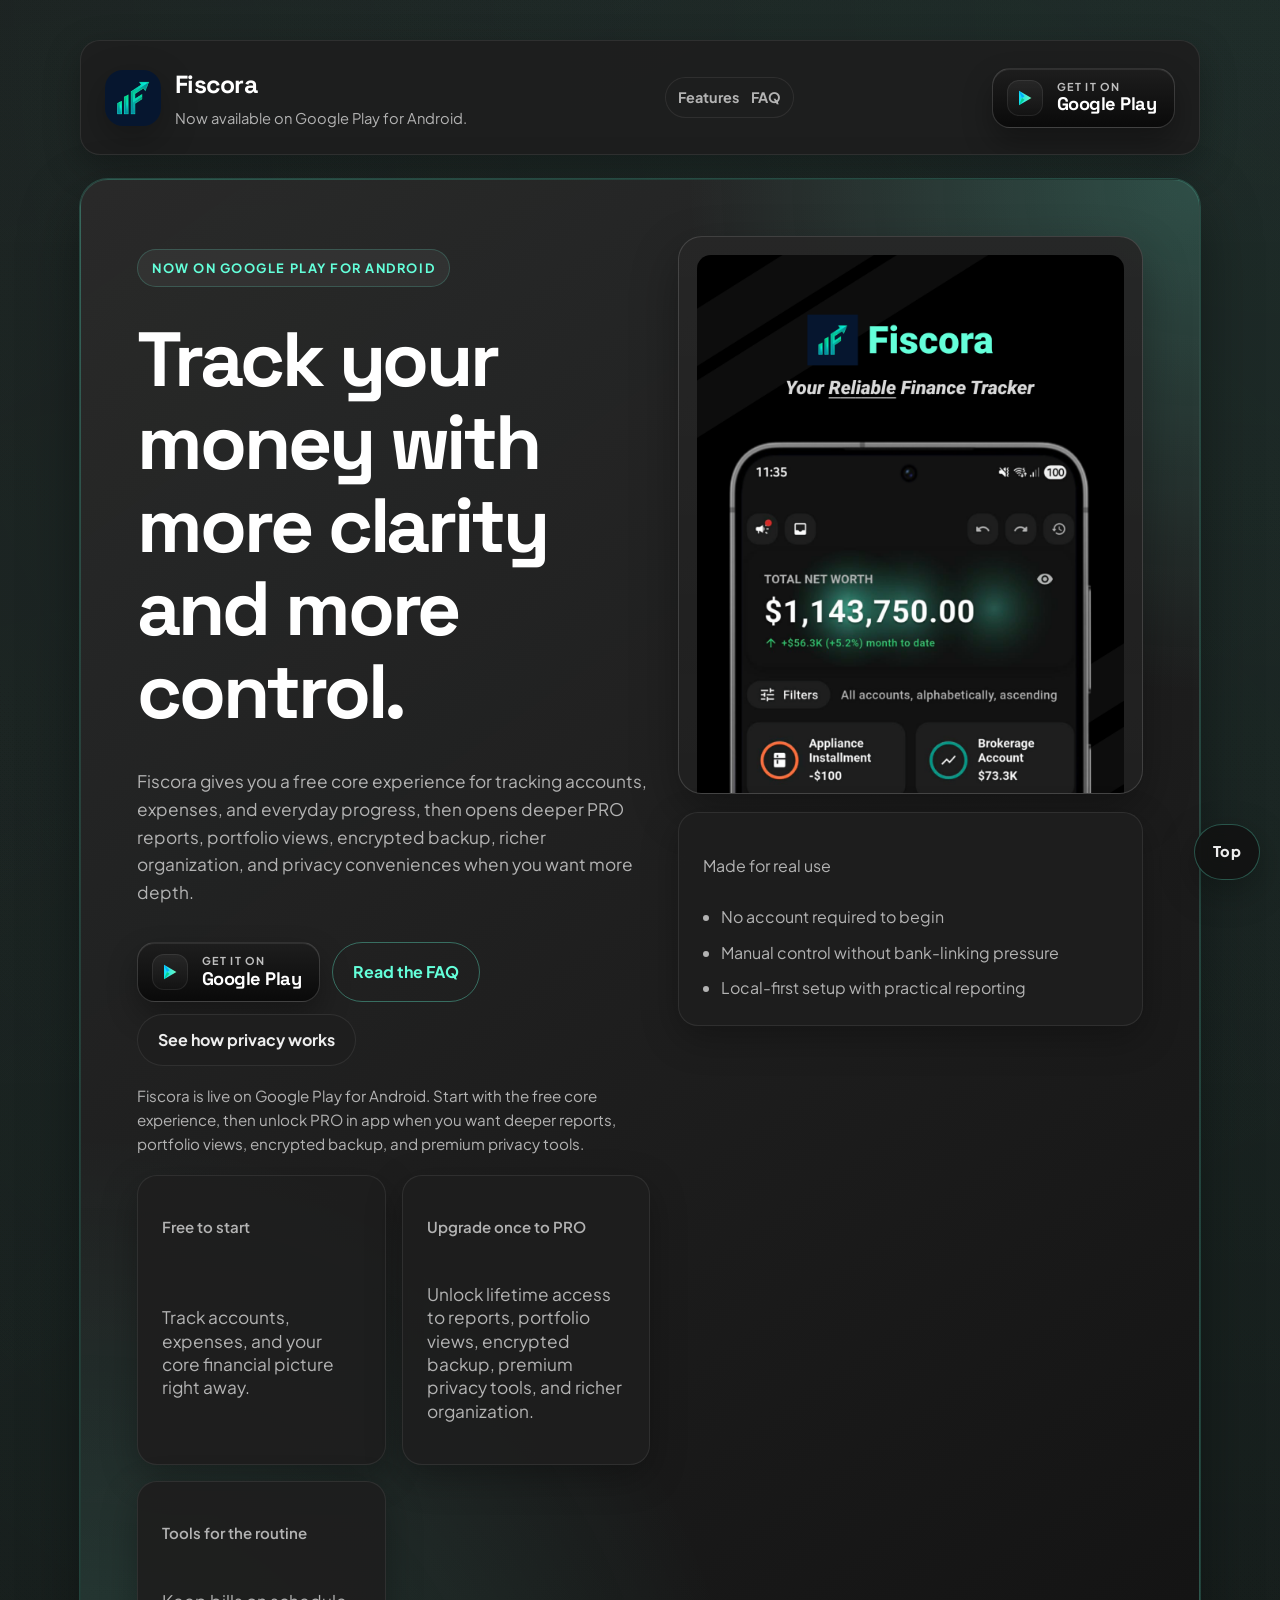
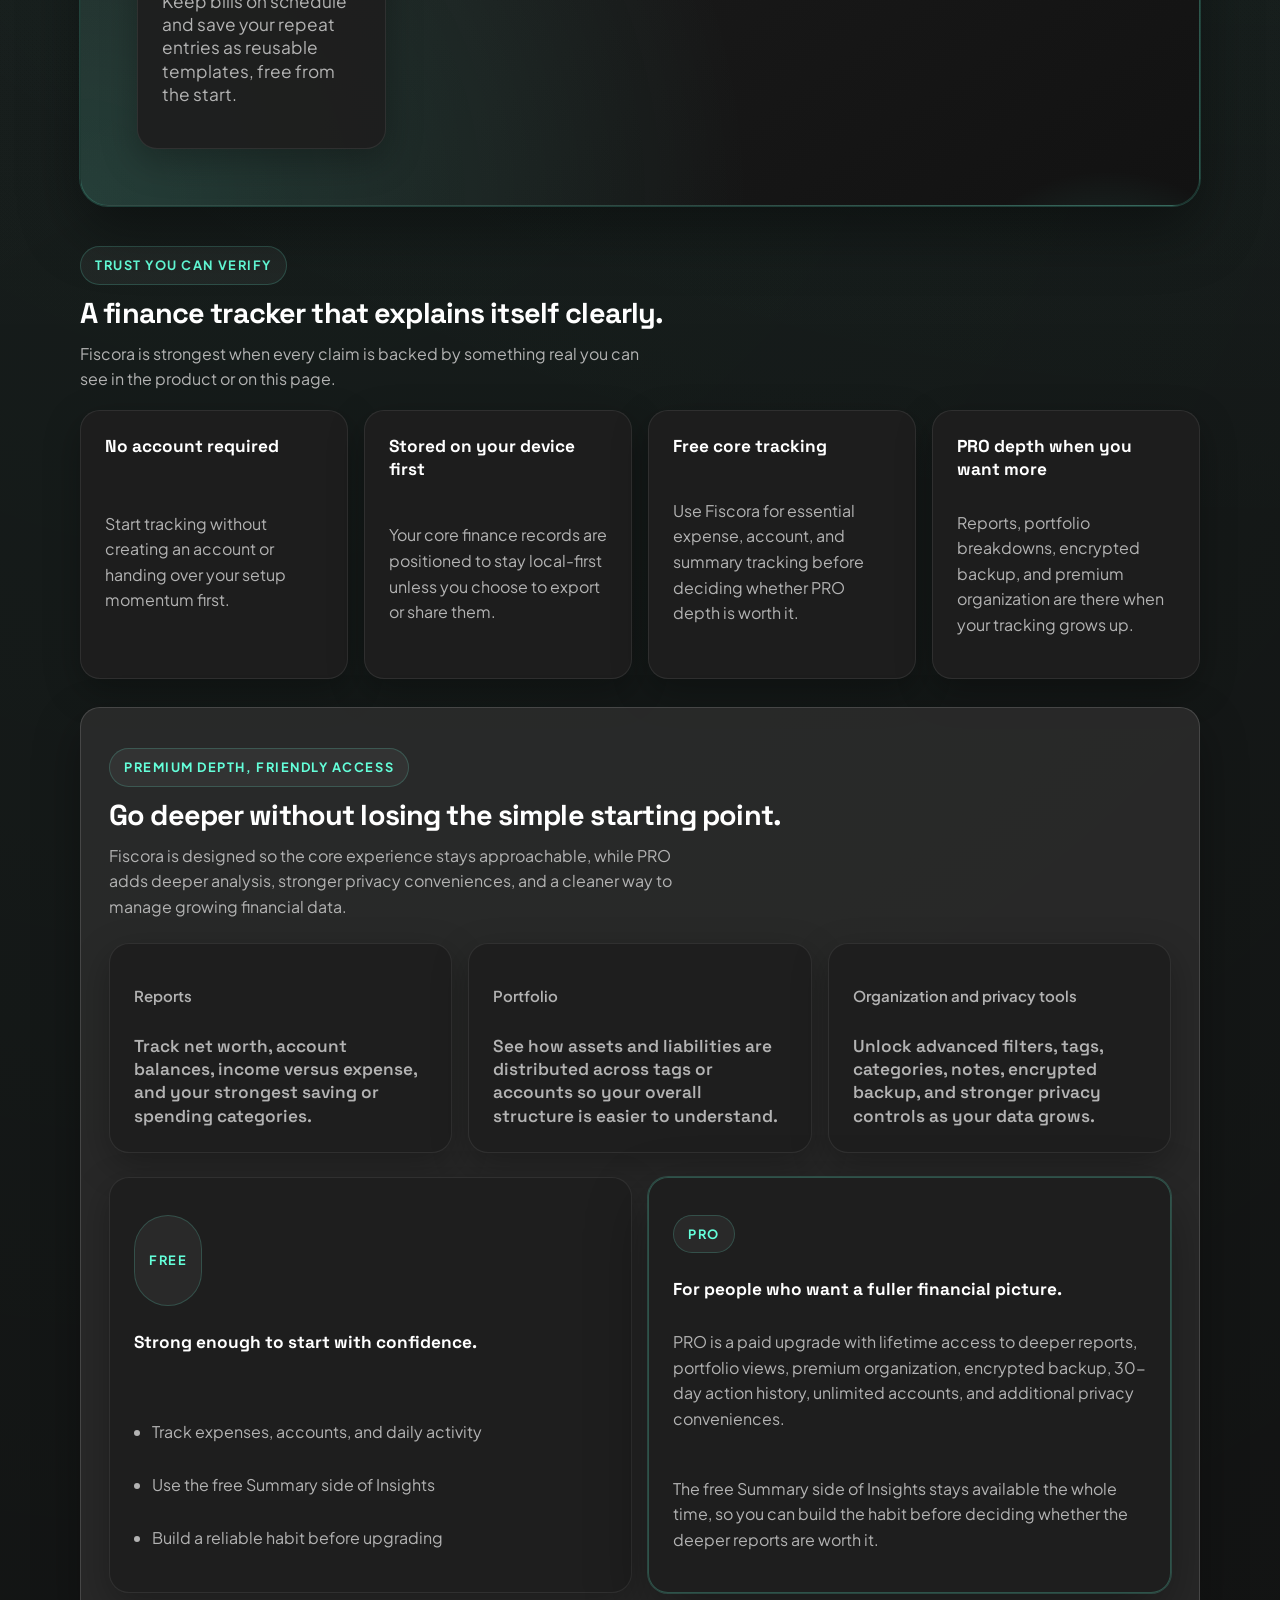
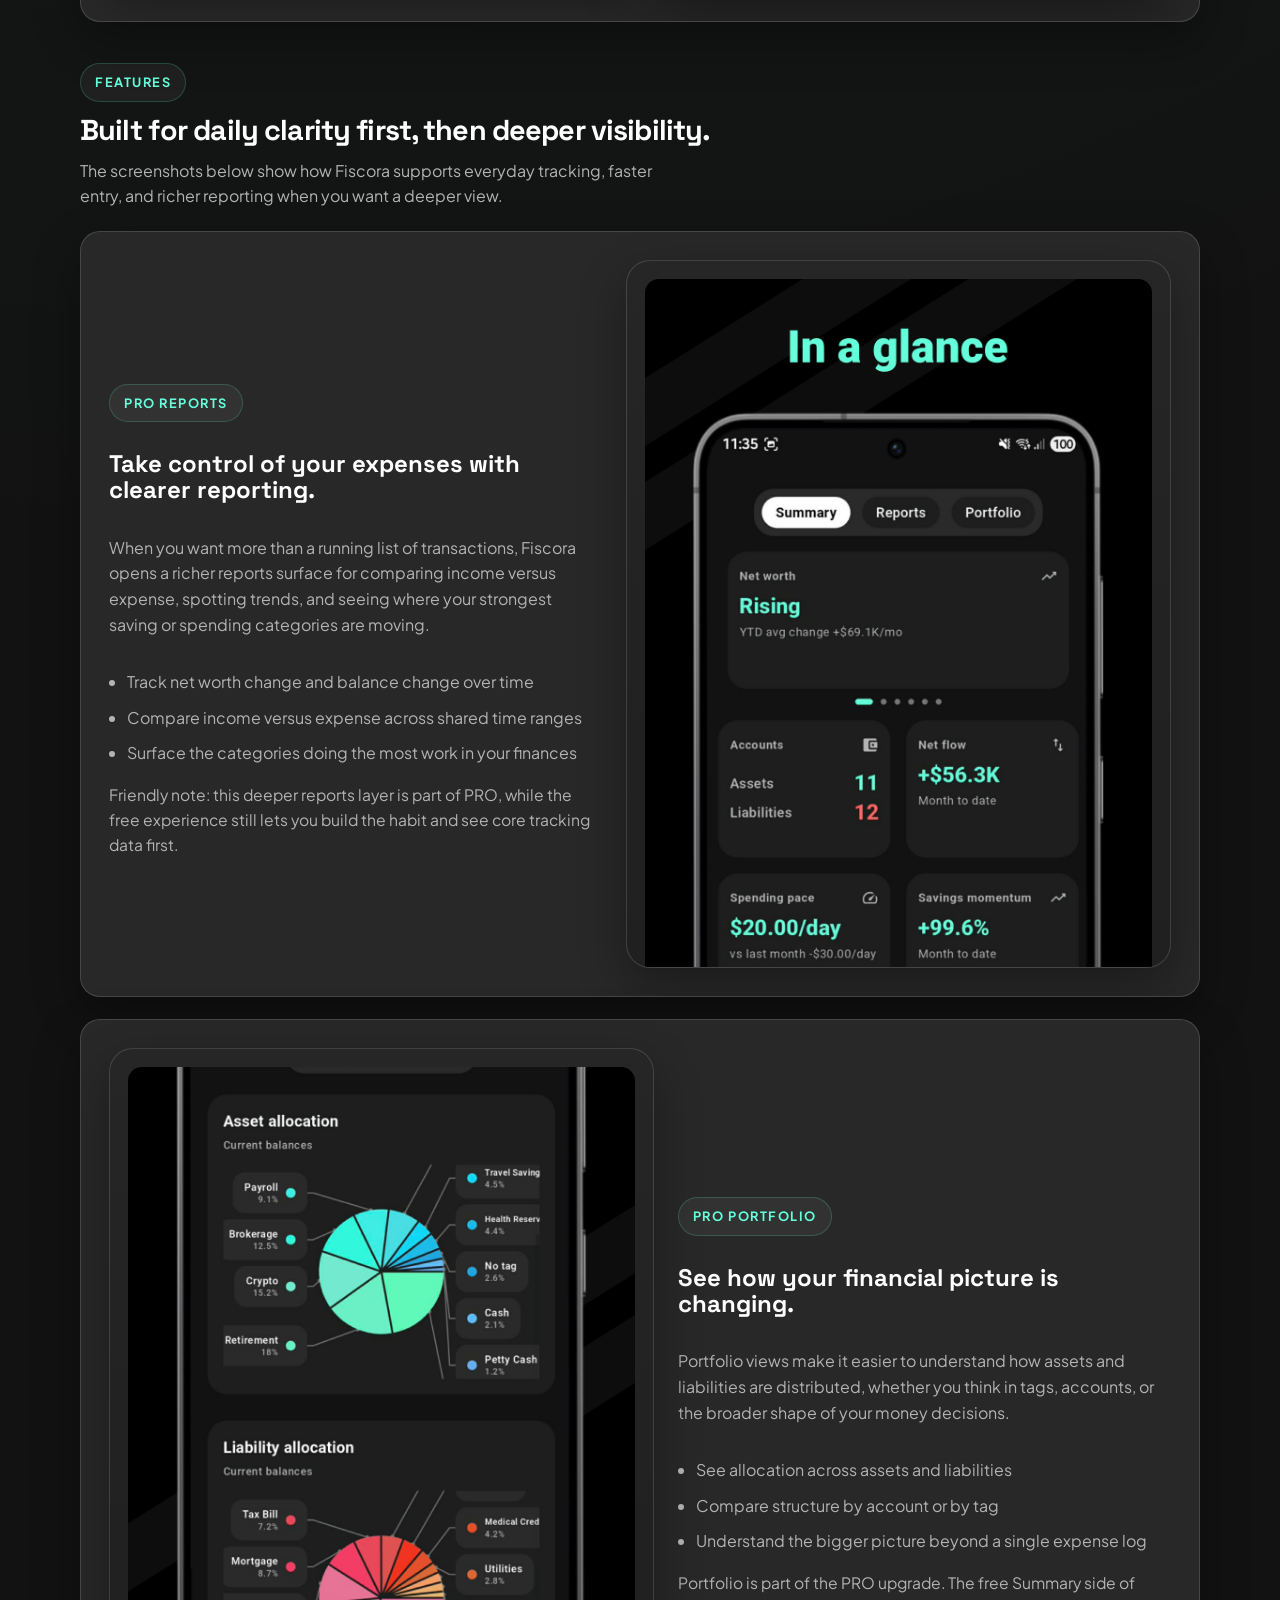
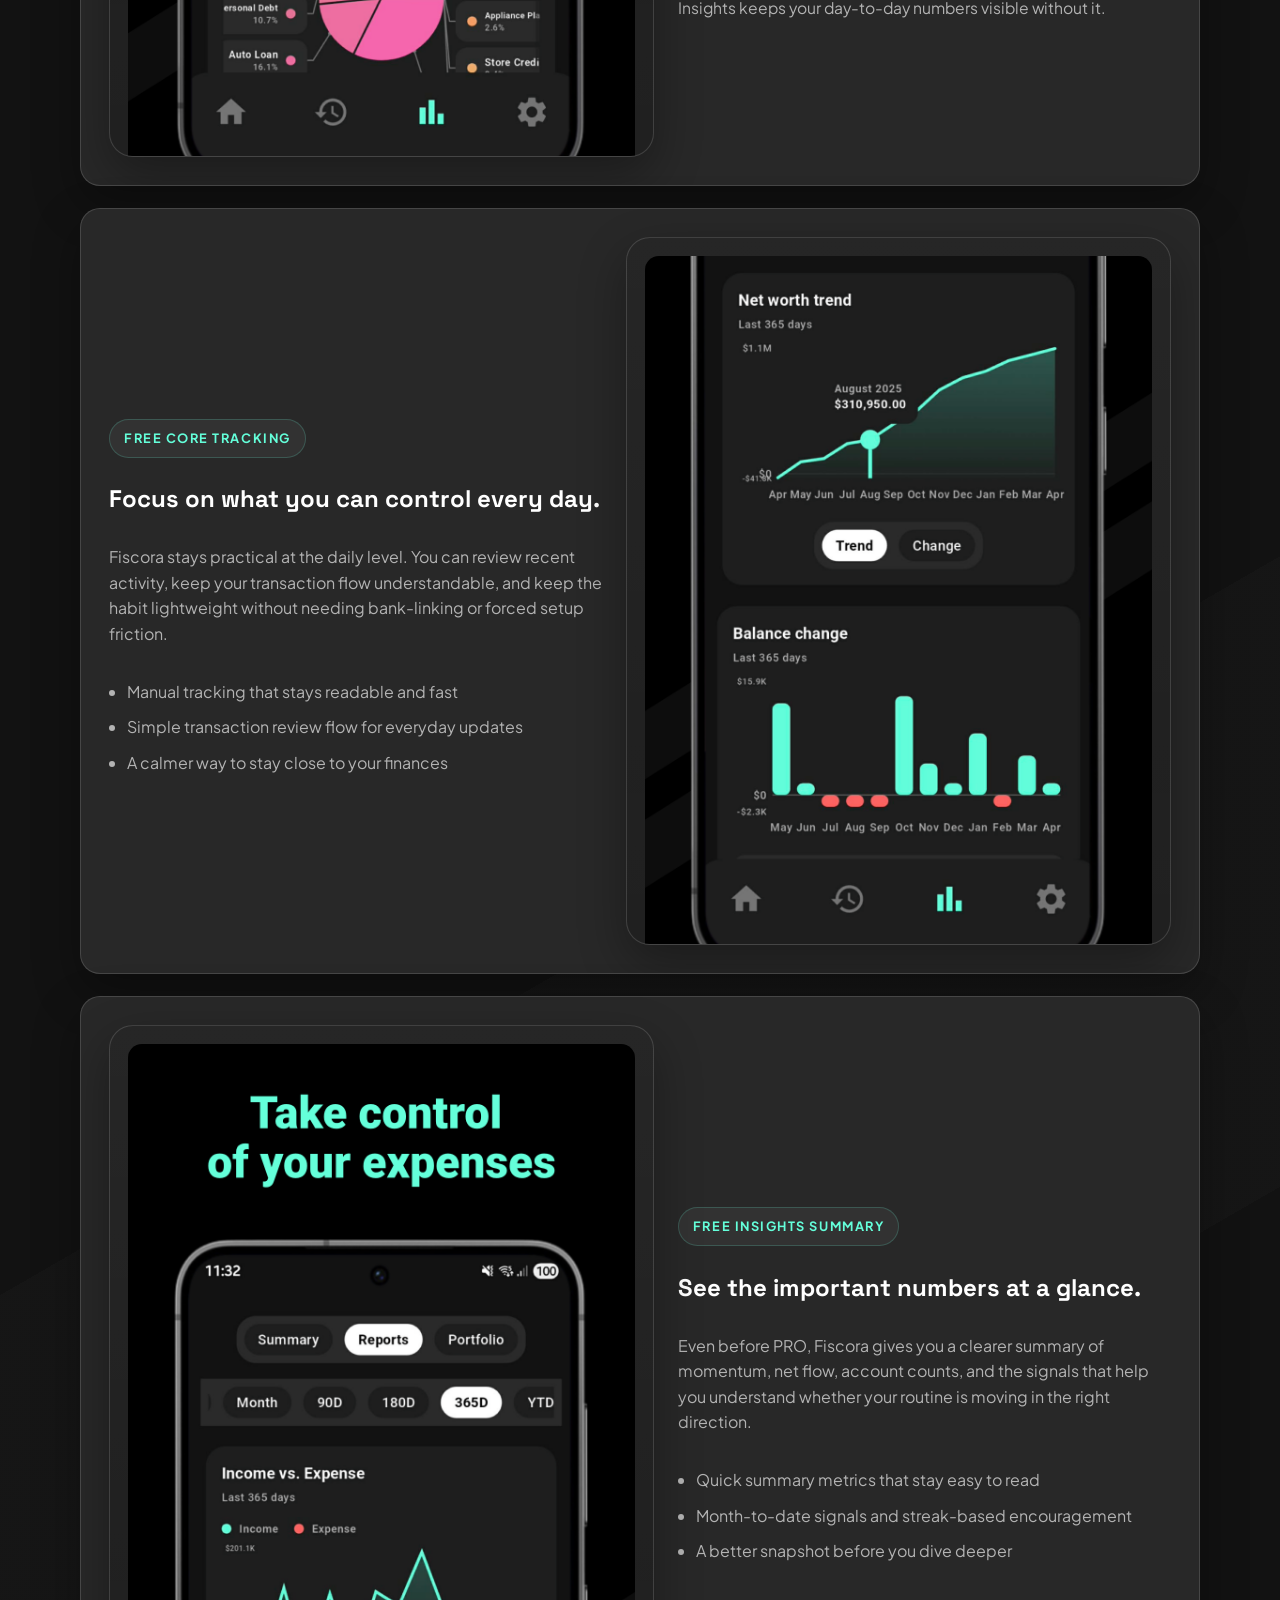
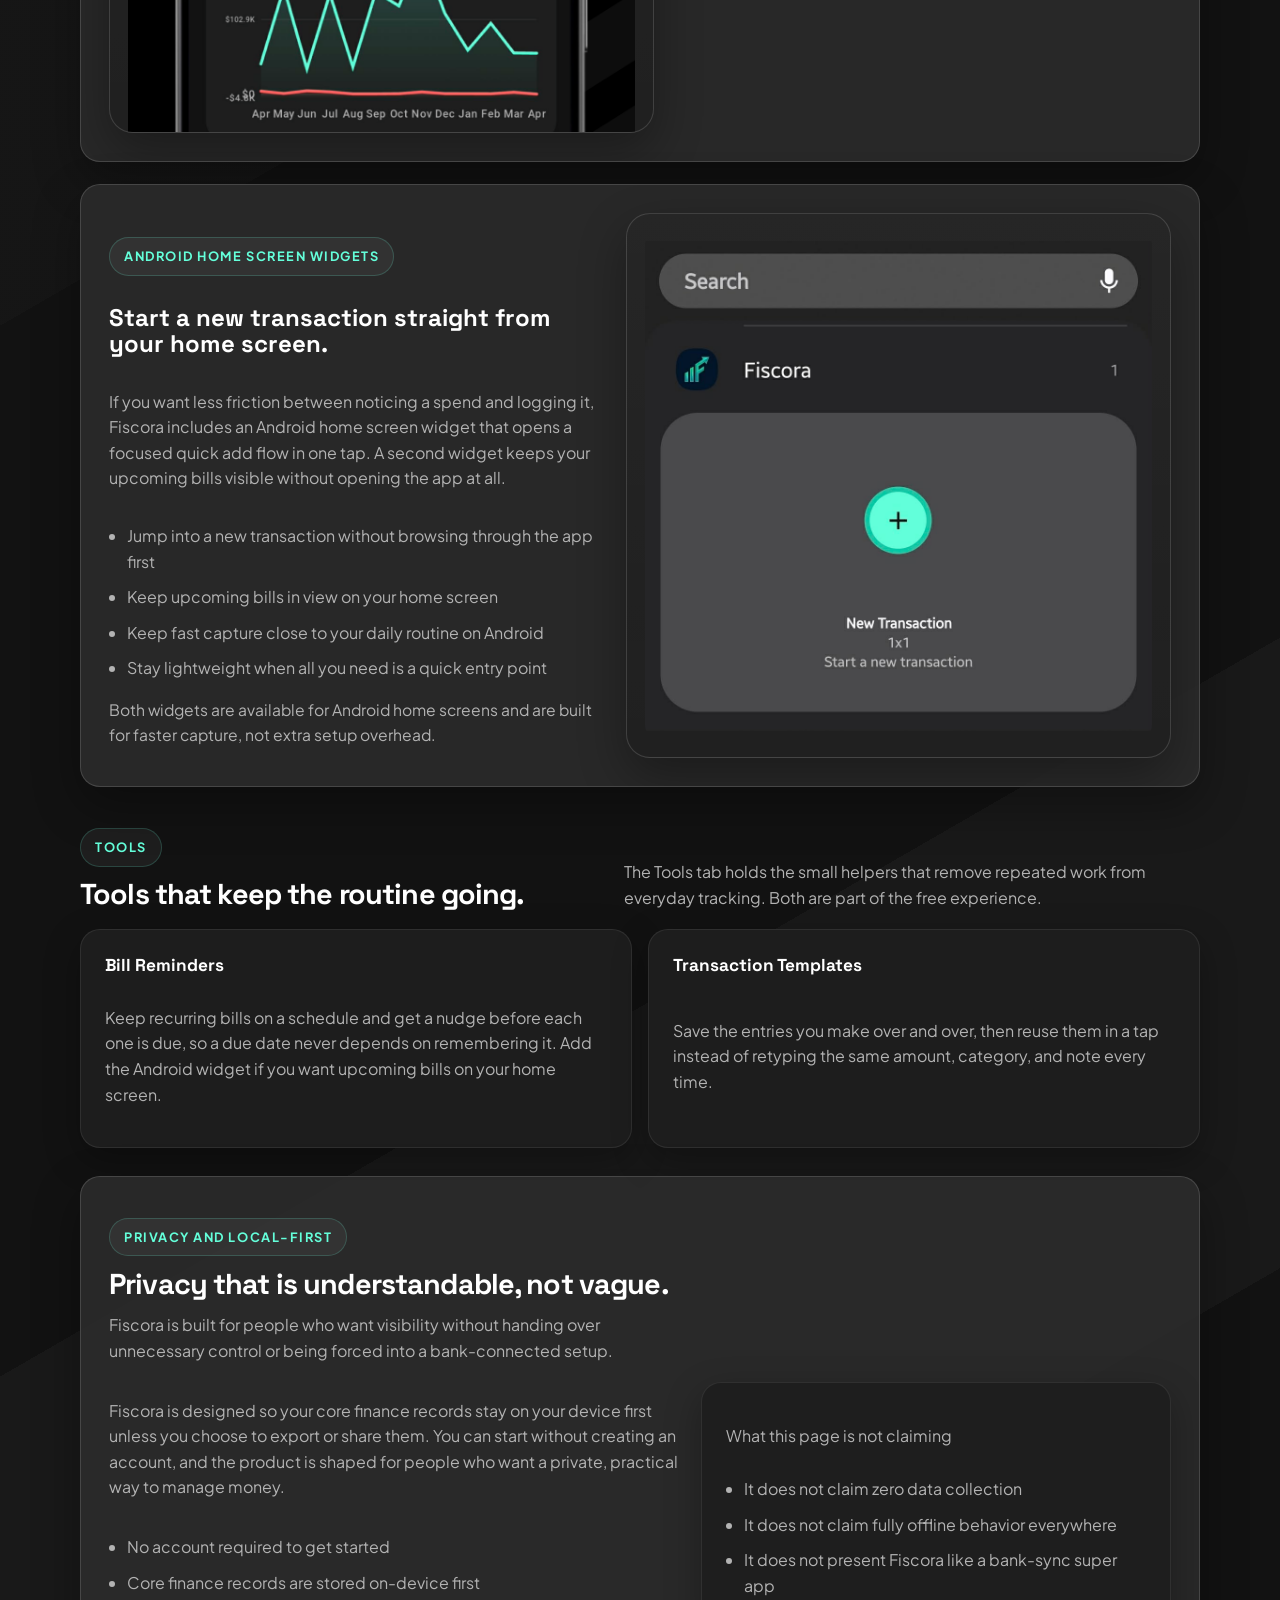
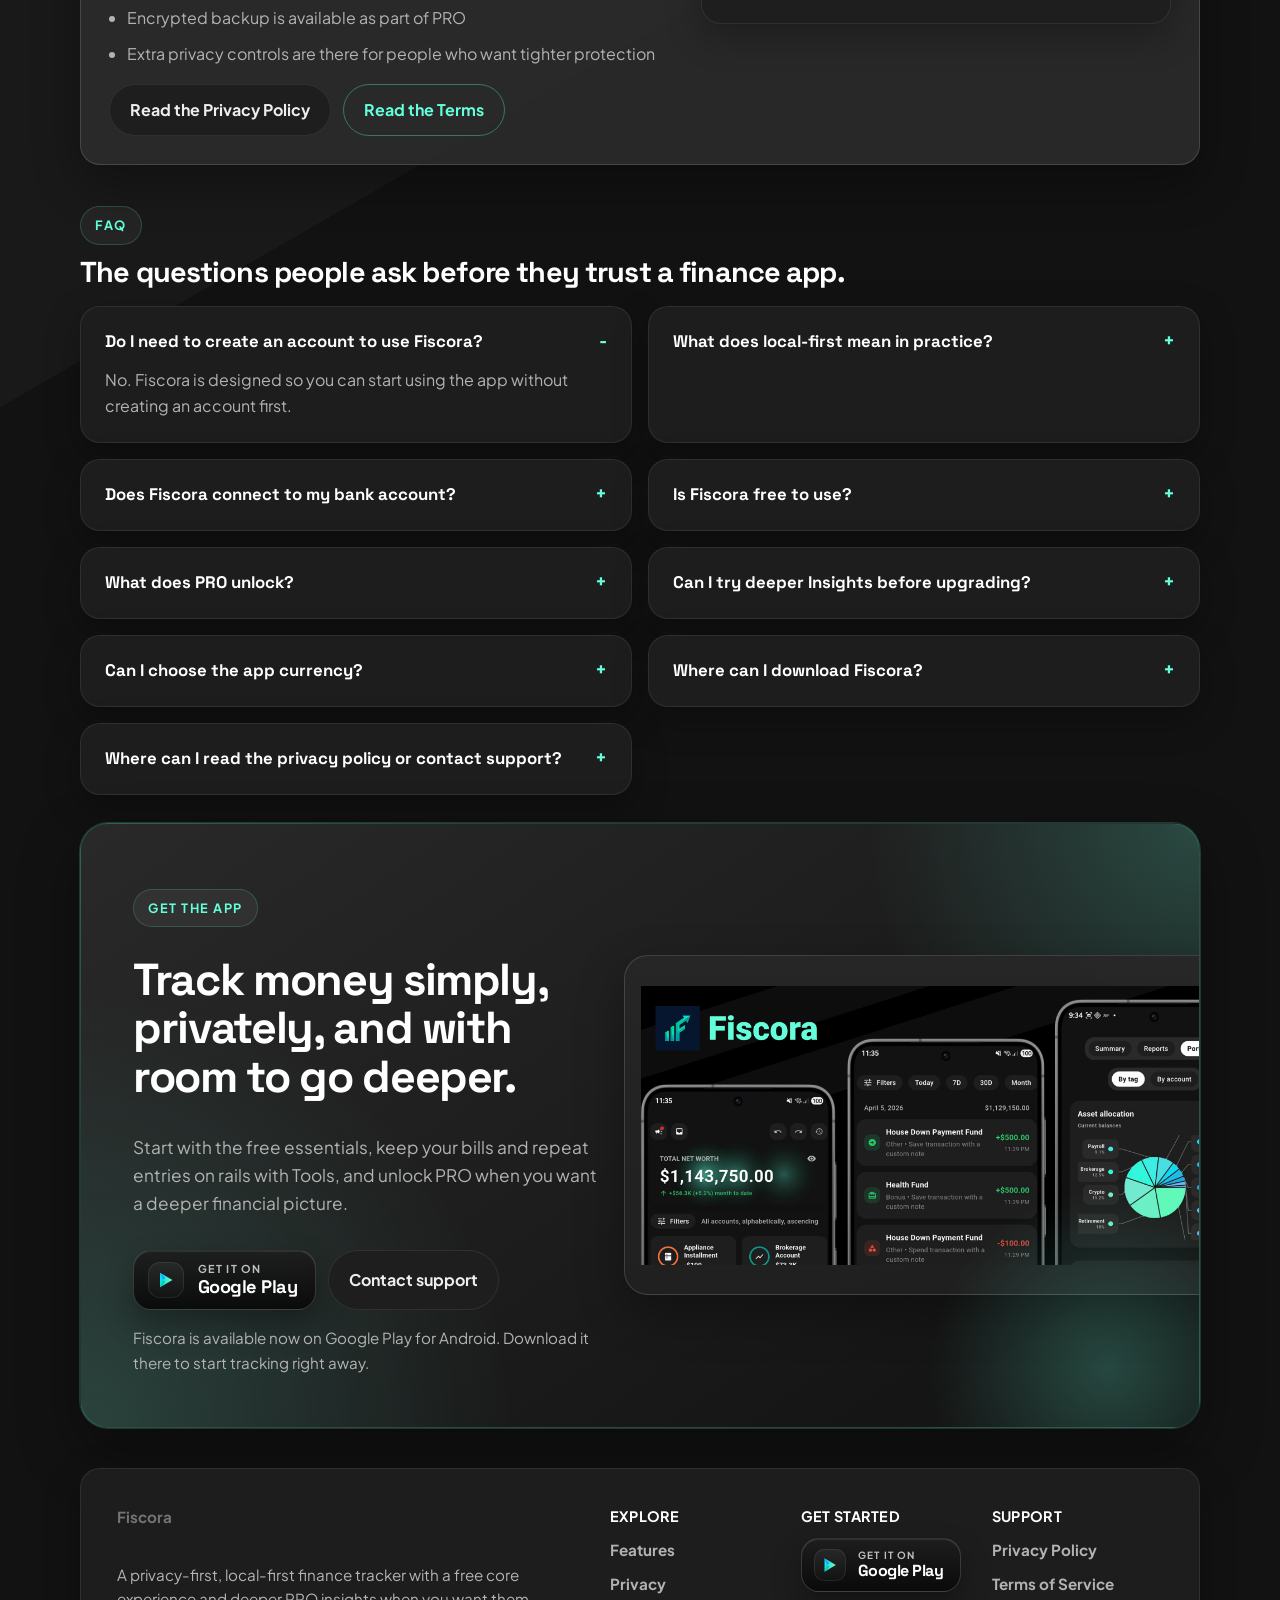
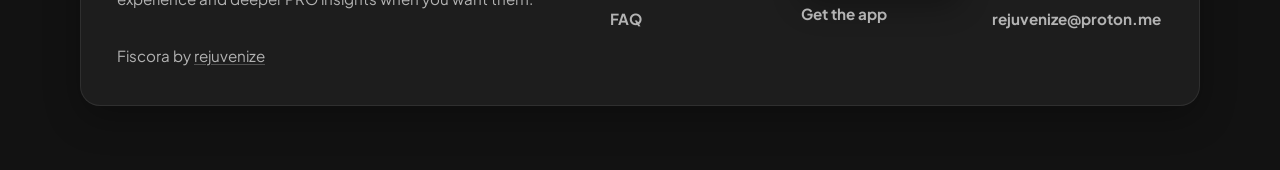
==== commit 1f37e050: "feat: update content in index and privacy policy pages for clarity and improved user guidance" ====
--- a/fiscora/index.html
+++ b/fiscora/index.html
@@ -1,582 +1,117 @@
-<!DOCTYPE html>
+<!doctype html>
 <html lang="en">
-<head>
-  <meta charset="UTF-8">
-  <meta name="viewport" content="width=device-width, initial-scale=1.0">
-  <meta name="theme-color" content="#121212">
-  <title>Fiscora | Privacy-First Finance Tracker on Google Play</title>
-  <link rel="canonical" href="https://rejuvenize.github.io/fiscora/">
-  <meta
-    name="description"
-    content="Fiscora is a privacy-first, local-first finance tracker now available on Google Play. Track expenses, net worth, and financial progress with a free core experience and optional PRO depth."
-  >
-  <meta property="og:type" content="website">
-  <meta property="og:url" content="https://rejuvenize.github.io/fiscora/">
-  <meta property="og:site_name" content="Fiscora">
-  <meta property="og:title" content="Fiscora | Privacy-First Finance Tracker on Google Play">
-  <meta
-    property="og:description"
-    content="Track expenses, net worth, and financial progress with a free core experience, optional PRO reports and portfolio views, and Android availability on Google Play."
-  >
-  <meta property="og:image" content="https://rejuvenize.github.io/fiscora/images/Play-Feature-graphic.png">
-  <meta property="og:image:secure_url" content="https://rejuvenize.github.io/fiscora/images/Play-Feature-graphic.png">
-  <meta property="og:image:width" content="1024">
-  <meta property="og:image:height" content="576">
-  <meta property="og:image:alt" content="Fiscora feature graphic showing the brand and key product screens">
-  <meta name="twitter:card" content="summary_large_image">
-  <meta name="twitter:title" content="Fiscora | Privacy-First Finance Tracker on Google Play">
-  <meta
-    name="twitter:description"
-    content="Track expenses, net worth, and financial progress with a free core experience, optional PRO reports and portfolio views, and Android availability on Google Play."
-  >
-  <meta name="twitter:image" content="https://rejuvenize.github.io/fiscora/images/Play-Feature-graphic.png">
-  <meta name="twitter:image:alt" content="Fiscora feature graphic showing the brand and key product screens">
-  <link rel="icon" type="image/png" sizes="32x32" href="./icons/favicon-32.png">
-  <link rel="apple-touch-icon" sizes="180x180" href="./icons/apple-touch-icon.png">
-  <link rel="icon" type="image/png" sizes="192x192" href="./icons/web-app-icon-192.png">
-  <link rel="stylesheet" href="./css/theme.css">
-</head>
-<body class="landing-page">
-  <header class="site-header surface-card">
-    <a class="brand-lockup" href="#hero" aria-label="Fiscora home">
-      <img
-        class="brand-icon"
-        src="./icons/web-app-icon-192.png"
-        alt="Fiscora logo"
-        width="56"
-        height="56"
-      >
-      <span class="brand-text-group">
-        <strong class="brand-name">Fiscora</strong>
-        <span class="brand-tagline">Now available on Google Play for Android.</span>
-      </span>
-    </a>
-
-    <nav class="site-nav" aria-label="Primary">
-      <a href="#features">Features</a>
-      <a href="#faq">FAQ</a>
-    </nav>
-
-    <div class="header-actions">
-      <a
-        class="store-badge"
-        href="https://play.google.com/store/apps/details?id=com.rejuvenize.fiscora"
-        target="_blank"
-        rel="noreferrer noopener"
-        aria-label="Get Fiscora on Google Play"
-      >
-        <span class="store-badge__icon" aria-hidden="true">
-          <svg viewBox="0 0 28 28" role="presentation" focusable="false">
-            <defs>
-              <linearGradient id="store-badge-gradient-header" x1="5" y1="14" x2="23" y2="14" gradientUnits="userSpaceOnUse">
-                <stop offset="0" stop-color="#00d7ff"></stop>
-                <stop offset="1" stop-color="#79ffb7"></stop>
-              </linearGradient>
-            </defs>
-            <path d="M7 5.5L21.5 14L7 22.5V5.5Z" fill="url(#store-badge-gradient-header)"></path>
-            <path d="M7 5.5L13.4 11.9L10.4 14L7 5.5Z" fill="#00a6ff" opacity="0.9"></path>
-            <path d="M7 22.5L13.4 16.1L10.4 14L7 22.5Z" fill="#00d084" opacity="0.9"></path>
-          </svg>
-        </span>
-        <span class="store-badge__copy">
-          <span class="store-badge__label">Get it on</span>
-          <span class="store-badge__title">Google Play</span>
+  <head>
+    <!-- Google tag (gtag.js) -->
+    <script
+      async
+      src="https://www.googletagmanager.com/gtag/js?id=G-19NXYSXWFE"
+    ></script>
+    <script>
+      window.dataLayer = window.dataLayer || [];
+      function gtag() {
+        dataLayer.push(arguments);
+      }
+      gtag("js", new Date());
+
+      gtag("config", "G-19NXYSXWFE");
+    </script>
+
+    <meta charset="UTF-8" />
+    <meta name="viewport" content="width=device-width, initial-scale=1.0" />
+    <meta name="theme-color" content="#121212" />
+    <title>Fiscora | Privacy-First Finance Tracker on Google Play</title>
+    <link rel="canonical" href="https://rejuvenize.github.io/fiscora/" />
+    <meta
+      name="description"
+      content="Fiscora is a privacy-first, local-first finance tracker now available on Google Play. Track expenses, net worth, and financial progress with a free core experience and optional PRO depth."
+    />
+    <meta property="og:type" content="website" />
+    <meta property="og:url" content="https://rejuvenize.github.io/fiscora/" />
+    <meta property="og:site_name" content="Fiscora" />
+    <meta
+      property="og:title"
+      content="Fiscora | Privacy-First Finance Tracker on Google Play"
+    />
+    <meta
+      property="og:description"
+      content="Track expenses, net worth, and financial progress with a free core experience, optional PRO reports and portfolio views, and Android availability on Google Play."
+    />
+    <meta
+      property="og:image"
+      content="https://rejuvenize.github.io/fiscora/images/Play-Feature-graphic.png"
+    />
+    <meta
+      property="og:image:secure_url"
+      content="https://rejuvenize.github.io/fiscora/images/Play-Feature-graphic.png"
+    />
+    <meta property="og:image:width" content="1024" />
+    <meta property="og:image:height" content="576" />
+    <meta
+      property="og:image:alt"
+      content="Fiscora feature graphic showing the brand and key product screens"
+    />
+    <meta name="twitter:card" content="summary_large_image" />
+    <meta
+      name="twitter:title"
+      content="Fiscora | Privacy-First Finance Tracker on Google Play"
+    />
+    <meta
+      name="twitter:description"
+      content="Track expenses, net worth, and financial progress with a free core experience, optional PRO reports and portfolio views, and Android availability on Google Play."
+    />
+    <meta
+      name="twitter:image"
+      content="https://rejuvenize.github.io/fiscora/images/Play-Feature-graphic.png"
+    />
+    <meta
+      name="twitter:image:alt"
+      content="Fiscora feature graphic showing the brand and key product screens"
+    />
+    <link
+      rel="icon"
+      type="image/png"
+      sizes="32x32"
+      href="./icons/favicon-32.png"
+    />
+    <link
+      rel="apple-touch-icon"
+      sizes="180x180"
+      href="./icons/apple-touch-icon.png"
+    />
+    <link
+      rel="icon"
+      type="image/png"
+      sizes="192x192"
+      href="./icons/web-app-icon-192.png"
+    />
+    <link rel="stylesheet" href="./css/theme.css" />
+  </head>
+  <body class="landing-page">
+    <header class="site-header surface-card">
+      <a class="brand-lockup" href="#hero" aria-label="Fiscora home">
+        <img
+          class="brand-icon"
+          src="./icons/web-app-icon-192.png"
+          alt="Fiscora logo"
+          width="56"
+          height="56"
+        />
+        <span class="brand-text-group">
+          <strong class="brand-name">Fiscora</strong>
+          <span class="brand-tagline"
+            >Now available on Google Play for Android.</span
+          >
         </span>
       </a>
-    </div>
-  </header>
-
-  <main class="site-shell landing-shell">
-    <section id="hero" class="hero-card landing-hero">
-      <div class="hero-grid">
-        <div class="hero-copy">
-          <p class="eyebrow">Now on Google Play for Android</p>
-          <h1>Track your money with more clarity and more control.</h1>
-          <p class="lede">
-            Fiscora gives you a free core experience for tracking accounts, expenses, and everyday progress,
-            then opens deeper PRO reports, portfolio views, encrypted backup, richer organization, and privacy
-            conveniences when you want more depth.
-          </p>
-          <div class="action-row">
-            <a
-              class="store-badge"
-              href="https://play.google.com/store/apps/details?id=com.rejuvenize.fiscora"
-              target="_blank"
-              rel="noreferrer noopener"
-              aria-label="Get Fiscora on Google Play"
-            >
-              <span class="store-badge__icon" aria-hidden="true">
-                <svg viewBox="0 0 28 28" role="presentation" focusable="false">
-                  <defs>
-                    <linearGradient id="store-badge-gradient-hero" x1="5" y1="14" x2="23" y2="14" gradientUnits="userSpaceOnUse">
-                      <stop offset="0" stop-color="#00d7ff"></stop>
-                      <stop offset="1" stop-color="#79ffb7"></stop>
-                    </linearGradient>
-                  </defs>
-                  <path d="M7 5.5L21.5 14L7 22.5V5.5Z" fill="url(#store-badge-gradient-hero)"></path>
-                  <path d="M7 5.5L13.4 11.9L10.4 14L7 5.5Z" fill="#00a6ff" opacity="0.9"></path>
-                  <path d="M7 22.5L13.4 16.1L10.4 14L7 22.5Z" fill="#00d084" opacity="0.9"></path>
-                </svg>
-              </span>
-              <span class="store-badge__copy">
-                <span class="store-badge__label">Get it on</span>
-                <span class="store-badge__title">Google Play</span>
-              </span>
-            </a>
-            <a class="button-outline" href="#faq">Read the FAQ</a>
-            <a class="button-secondary" href="./privacy-policy.html">See how privacy works</a>
-          </div>
-          <p id="play-availability-note" class="availability-note">
-            Fiscora is live on Google Play for Android. Start with the free core experience,
-            then unlock PRO in app when you want deeper reports, portfolio views, encrypted backup,
-            and premium privacy tools.
-          </p>
-
-          <div class="hero-access-grid">
-            <article class="metric-card access-card">
-              <p class="metric-label">Free to start</p>
-              <p class="access-card-title">Track accounts, expenses, and your core financial picture right away.</p>
-            </article>
-            <article class="metric-card access-card">
-              <p class="metric-label">Upgrade once to PRO</p>
-              <p class="access-card-title">Unlock lifetime access to reports, portfolio views, encrypted backup, premium privacy tools, and richer organization.</p>
-            </article>
-            <article class="metric-card access-card">
-              <p class="metric-label">Try deeper Insights first</p>
-              <p class="access-card-title">Watch a quick rewarded ad to temporarily unlock locked Insights widgets before upgrading.</p>
-            </article>
-          </div>
-        </div>
-
-        <div class="hero-visual-stack">
-          <div class="media-window hero-media-window">
-            <img
-              class="device-shot hero-shot shot-home"
-              src="./images/banner-1.png"
-              alt="Fiscora home screen showing net worth, filters, and account cards"
-              width="768"
-              height="1365"
-            >
-          </div>
-          <div class="hero-side-card surface-card">
-            <p class="metric-label">Made for real use</p>
-            <ul class="compact-list">
-              <li>No account required to begin</li>
-              <li>Manual control without bank-linking pressure</li>
-              <li>Local-first setup with practical reporting</li>
-            </ul>
-          </div>
-        </div>
-      </div>
-    </section>
-
-    <section id="proof" class="section">
-      <div class="section-header">
-        <div>
-          <p class="eyebrow">Trust you can verify</p>
-          <h2 class="section-title">A finance tracker that explains itself clearly.</h2>
-        </div>
-        <p class="section-summary">
-          Fiscora is strongest when every claim is backed by something real you can see in the product or on this page.
-        </p>
-      </div>
-
-      <div class="proof-grid">
-        <article class="surface-card proof-card">
-          <h3>No account required</h3>
-          <p>Start tracking without creating an account or handing over your setup momentum first.</p>
-        </article>
-        <article class="surface-card proof-card">
-          <h3>Stored on your device first</h3>
-          <p>Your core finance records are positioned to stay local-first unless you choose to export or share them.</p>
-        </article>
-        <article class="surface-card proof-card">
-          <h3>Free core tracking</h3>
-          <p>Use Fiscora for essential expense, account, and summary tracking before deciding whether PRO depth is worth it.</p>
-        </article>
-        <article class="surface-card proof-card">
-          <h3>PRO depth when you want more</h3>
-          <p>Reports, portfolio breakdowns, encrypted backup, and premium organization are there when your tracking grows up.</p>
-        </article>
-        <article class="surface-card proof-card">
-          <h3>Rewarded access for trial moments</h3>
-          <p>A quick rewarded ad can temporarily unlock locked Insights widgets so you can preview deeper analysis without committing yet.</p>
-        </article>
-      </div>
-    </section>
-
-    <section class="elevated-card premium-story-card">
-      <div class="section-header premium-story-header">
-        <div>
-          <p class="eyebrow">Premium depth, friendly access</p>
-          <h2 class="section-title">Go deeper without losing the simple starting point.</h2>
-        </div>
-        <p class="section-summary">
-          Fiscora is designed so the core experience stays approachable, while PRO adds deeper analysis,
-          stronger privacy conveniences, and a cleaner way to manage growing financial data.
-        </p>
-      </div>
-
-      <div class="premium-grid">
-        <article class="metric-card premium-card">
-          <p class="metric-label">Reports</p>
-          <h3>Track net worth, account balances, income versus expense, and your strongest saving or spending categories.</h3>
-        </article>
-        <article class="metric-card premium-card">
-          <p class="metric-label">Portfolio</p>
-          <h3>See how assets and liabilities are distributed across tags or accounts so your overall structure is easier to understand.</h3>
-        </article>
-        <article class="metric-card premium-card">
-          <p class="metric-label">Organization and privacy tools</p>
-          <h3>Unlock advanced filters, tags, categories, notes, encrypted backup, and stronger privacy controls as your data grows.</h3>
-        </article>
-      </div>
-
-      <div class="plan-comparison-grid">
-        <article class="surface-card plan-card">
-          <p class="eyebrow">Free</p>
-          <h3>Strong enough to start with confidence.</h3>
-          <ul class="compact-list">
-            <li>Track expenses, accounts, and daily activity</li>
-            <li>Use the free Summary side of Insights</li>
-            <li>Build a reliable habit before upgrading</li>
-          </ul>
-        </article>
-        <article class="surface-card plan-card plan-card-accent">
-          <p class="eyebrow">PRO</p>
-          <h3>For people who want a fuller financial picture.</h3>
-          <p class="subtle">
-            PRO is a paid upgrade with lifetime access to deeper reports, portfolio views,
-            premium organization, encrypted backup, 30-day action history, unlimited accounts, and additional privacy conveniences.
-          </p>
-          <p class="subtle">
-            If you want to sample the locked Insights experience first, rewarded access can temporarily unlock it for a limited time.
-          </p>
-        </article>
-      </div>
-    </section>
-
-    <section id="features" class="section feature-stack">
-      <div class="section-header">
-        <div>
-          <p class="eyebrow">Features</p>
-          <h2 class="section-title">Built for daily clarity first, then deeper visibility.</h2>
-        </div>
-        <p class="section-summary">
-          The screenshots below show how Fiscora supports everyday tracking, faster entry, and richer reporting when you want a deeper view.
-        </p>
-      </div>
-
-      <article class="elevated-card feature-panel">
-        <div class="feature-copy">
-          <p class="eyebrow">PRO Reports</p>
-          <h3>Take control of your expenses with clearer reporting.</h3>
-          <p>
-            When you want more than a running list of transactions, Fiscora opens a richer reports surface for comparing income versus expense,
-            spotting trends, and seeing where your strongest saving or spending categories are moving.
-          </p>
-          <ul class="compact-list">
-            <li>Track net worth change and balance change over time</li>
-            <li>Compare income versus expense across shared time ranges</li>
-            <li>Surface the categories doing the most work in your finances</li>
-          </ul>
-          <p class="feature-note">
-            Friendly note: this deeper reports layer is part of PRO, while the free experience still lets you build the habit and see core tracking data first.
-          </p>
-        </div>
-        <div class="feature-media">
-          <div class="media-window feature-media-window feature-media-window-wide">
-            <img
-              class="device-shot shot-reports"
-              src="./images/banner-5.png"
-              alt="Fiscora reports screen showing income versus expense trends and top saving categories"
-              width="768"
-              height="1365"
-              loading="lazy"
-            >
-          </div>
-        </div>
-      </article>
-
-      <article class="elevated-card feature-panel feature-panel-reversed">
-        <div class="feature-copy">
-          <p class="eyebrow">PRO Portfolio</p>
-          <h3>See how your financial picture is changing.</h3>
-          <p>
-            Portfolio views make it easier to understand how assets and liabilities are distributed, whether you think in tags,
-            accounts, or the broader shape of your money decisions.
-          </p>
-          <ul class="compact-list">
-            <li>See allocation across assets and liabilities</li>
-            <li>Compare structure by account or by tag</li>
-            <li>Understand the bigger picture beyond a single expense log</li>
-          </ul>
-          <p class="feature-note">
-            If you want to preview this deeper layer before upgrading, rewarded access can temporarily unlock locked Insights widgets for a limited session.
-          </p>
-        </div>
-        <div class="feature-media">
-          <div class="media-window feature-media-window">
-            <img
-              class="device-shot shot-portfolio"
-              src="./images/banner-4.png"
-              alt="Fiscora portfolio screen showing asset allocation and liability allocation charts"
-              width="768"
-              height="1365"
-              loading="lazy"
-            >
-          </div>
-        </div>
-      </article>
-
-      <article class="elevated-card feature-panel">
-        <div class="feature-copy">
-          <p class="eyebrow">Free core tracking</p>
-          <h3>Focus on what you can control every day.</h3>
-          <p>
-            Fiscora stays practical at the daily level. You can review recent activity, keep your transaction flow understandable,
-            and keep the habit lightweight without needing bank-linking or forced setup friction.
-          </p>
-          <ul class="compact-list">
-            <li>Manual tracking that stays readable and fast</li>
-            <li>Simple transaction review flow for everyday updates</li>
-            <li>A calmer way to stay close to your finances</li>
-          </ul>
-        </div>
-        <div class="feature-media">
-          <div class="media-window feature-media-window">
-            <img
-              class="device-shot shot-activity"
-              src="./images/banner-2.png"
-              alt="Fiscora transaction activity screen showing recent entries and controls"
-              width="768"
-              height="1365"
-              loading="lazy"
-            >
-          </div>
-        </div>
-      </article>
-
-      <article class="elevated-card feature-panel feature-panel-reversed">
-        <div class="feature-copy">
-          <p class="eyebrow">Free Insights Summary</p>
-          <h3>See the important numbers at a glance.</h3>
-          <p>
-            Even before PRO, Fiscora gives you a clearer summary of momentum, net flow, account counts, and the signals that help you understand whether your routine is moving in the right direction.
-          </p>
-          <ul class="compact-list">
-            <li>Quick summary metrics that stay easy to read</li>
-            <li>Month-to-date signals and streak-based encouragement</li>
-            <li>A better snapshot before you dive deeper</li>
-          </ul>
-        </div>
-        <div class="feature-media">
-          <div class="media-window feature-media-window">
-            <img
-              class="device-shot shot-summary"
-              src="./images/banner-3.png"
-              alt="Fiscora summary insights screen showing net worth, net flow, and spending pace"
-              width="768"
-              height="1365"
-              loading="lazy"
-            >
-          </div>
-        </div>
-      </article>
-
-      <article class="elevated-card feature-panel">
-        <div class="feature-copy">
-          <p class="eyebrow">Android quick add widget</p>
-          <h3>Start a new transaction straight from your home screen.</h3>
-          <p>
-            If you want less friction between noticing a spend and logging it, Fiscora includes an Android home screen widget that opens a focused quick add flow in one tap.
-          </p>
-          <ul class="compact-list">
-            <li>Jump into a new transaction without browsing through the app first</li>
-            <li>Keep fast capture close to your daily routine on Android</li>
-            <li>Stay lightweight when all you need is a quick entry point</li>
-          </ul>
-          <p class="feature-note">
-            This widget is available for Android home screens and is built for faster capture, not extra setup overhead.
-          </p>
-        </div>
-        <div class="feature-media">
-          <div class="media-window feature-media-window feature-media-window-widget">
-            <img
-              class="device-shot shot-widget"
-              src="./images/widgets.jpeg"
-              alt="Android widget picker showing Fiscora's New Transaction home screen widget"
-              width="1080"
-              height="1044"
-              loading="lazy"
-            >
-          </div>
-        </div>
-      </article>
-    </section>
-
-    <section id="privacy" class="elevated-card privacy-section">
-      <div class="section-header">
-        <div>
-          <p class="eyebrow">Privacy and local-first</p>
-          <h2 class="section-title">Privacy that is understandable, not vague.</h2>
-        </div>
-        <p class="section-summary">
-          Fiscora is built for people who want visibility without handing over unnecessary control or being forced into a bank-connected setup.
-        </p>
-      </div>
-
-      <div class="privacy-grid">
-        <div class="privacy-copy">
-          <p>
-            Fiscora is designed so your core finance records stay on your device first unless you choose to export or share them.
-            You can start without creating an account, and the product is shaped for people who want a private, practical way to manage money.
-          </p>
-          <ul class="compact-list">
-            <li>No account required to get started</li>
-            <li>Core finance records are stored on-device first</li>
-            <li>Encrypted backup is available as part of PRO</li>
-            <li>Extra privacy controls are there for people who want tighter protection</li>
-          </ul>
-          <div class="action-row">
-            <a class="button-secondary" href="./privacy-policy.html">Read the Privacy Policy</a>
-            <a class="button-outline" href="./terms-of-service.html">Read the Terms</a>
-          </div>
-        </div>
-
-        <aside class="surface-card privacy-aside">
-          <p class="metric-label">What this page is not claiming</p>
-          <ul class="compact-list">
-            <li>It does not claim zero data collection</li>
-            <li>It does not claim fully offline behavior everywhere</li>
-            <li>It does not present Fiscora like a bank-sync super app</li>
-          </ul>
-        </aside>
-      </div>
-    </section>
-
-    <section id="faq" class="section faq-section">
-      <div class="section-header">
-        <div>
-          <p class="eyebrow">FAQ</p>
-          <h2 class="section-title">The questions people ask before they trust a finance app.</h2>
-        </div>
-      </div>
-
-      <div class="faq-grid">
-        <details class="surface-card faq-item" open>
-          <summary>Do I need to create an account to use Fiscora?</summary>
-          <p>No. Fiscora is designed so you can start using the app without creating an account first.</p>
-        </details>
-        <details class="surface-card faq-item">
-          <summary>What does local-first mean in practice?</summary>
-          <p>It means your core finance records are intended to stay on your device first unless you choose to export or share them.</p>
-        </details>
-        <details class="surface-card faq-item">
-          <summary>Does Fiscora connect to my bank account?</summary>
-          <p>No bank connection is required. Fiscora is positioned for users who want manual control without bank-linking pressure.</p>
-        </details>
-        <details class="surface-card faq-item">
-          <summary>Is Fiscora free to use?</summary>
-          <p>Yes. The core tracking experience is free to use, including everyday account and expense tracking plus the free Summary side of Insights.</p>
-        </details>
-        <details class="surface-card faq-item">
-          <summary>What does PRO unlock?</summary>
-          <p>PRO adds deeper Reports and Portfolio views, advanced filters and organization tools, transaction notes, unlimited accounts, encrypted backup, premium privacy conveniences, and 30-day action history.</p>
-        </details>
-        <details class="surface-card faq-item">
-          <summary>Can I try deeper Insights before upgrading?</summary>
-          <p>Yes. When rewarded access is available, you can watch a quick rewarded ad to temporarily unlock locked Insights widgets before deciding to upgrade.</p>
-        </details>
-        <details class="surface-card faq-item">
-          <summary>Can I choose the app currency?</summary>
-          <p>Yes. Fiscora lets you choose your preferred currency during onboarding and change it again later in settings.</p>
-        </details>
-        <details class="surface-card faq-item">
-          <summary>Where can I download Fiscora?</summary>
-          <p>Fiscora is currently available on <a href="https://play.google.com/store/apps/details?id=com.rejuvenize.fiscora" target="_blank" rel="noreferrer noopener">Google Play for Android</a>.</p>
-        </details>
-        <details class="surface-card faq-item">
-          <summary>Where can I read the privacy policy or contact support?</summary>
-          <p>
-            You can read the <a href="./privacy-policy.html">Privacy Policy</a>, review the
-            <a href="./terms-of-service.html">Terms of Service</a>, or email
-            <a href="mailto:rejuvenize@proton.me">rejuvenize@proton.me</a>.
-          </p>
-        </details>
-      </div>
-    </section>
-
-    <section id="get-app" class="hero-card final-cta-card">
-      <div class="final-cta-grid">
-        <div class="final-cta-copy">
-          <p class="eyebrow">Get the app</p>
-          <h2>Track money simply, privately, and with room to go deeper.</h2>
-          <p class="lede">
-            Start with the free essentials, unlock PRO when you want a deeper financial picture,
-            and use rewarded access when you want a short preview of locked Insights before upgrading.
-          </p>
-          <div class="action-row">
-            <a
-              class="store-badge"
-              href="https://play.google.com/store/apps/details?id=com.rejuvenize.fiscora"
-              target="_blank"
-              rel="noreferrer noopener"
-              aria-label="Get Fiscora on Google Play"
-            >
-              <span class="store-badge__icon" aria-hidden="true">
-                <svg viewBox="0 0 28 28" role="presentation" focusable="false">
-                  <defs>
-                    <linearGradient id="store-badge-gradient-cta" x1="5" y1="14" x2="23" y2="14" gradientUnits="userSpaceOnUse">
-                      <stop offset="0" stop-color="#00d7ff"></stop>
-                      <stop offset="1" stop-color="#79ffb7"></stop>
-                    </linearGradient>
-                  </defs>
-                  <path d="M7 5.5L21.5 14L7 22.5V5.5Z" fill="url(#store-badge-gradient-cta)"></path>
-                  <path d="M7 5.5L13.4 11.9L10.4 14L7 5.5Z" fill="#00a6ff" opacity="0.9"></path>
-                  <path d="M7 22.5L13.4 16.1L10.4 14L7 22.5Z" fill="#00d084" opacity="0.9"></path>
-                </svg>
-              </span>
-              <span class="store-badge__copy">
-                <span class="store-badge__label">Get it on</span>
-                <span class="store-badge__title">Google Play</span>
-              </span>
-            </a>
-            <a class="button-secondary" href="mailto:rejuvenize@proton.me">Contact support</a>
-          </div>
-          <p class="availability-note">Fiscora is available now on Google Play for Android. Download it there to start tracking right away.</p>
-        </div>
-        <div class="media-window wide-proof-media">
-          <img
-            class="wide-proof-shot feature-graphic-shot"
-            src="./images/Play-Feature-graphic.png"
-            alt="Fiscora feature graphic showing the brand and key product screens"
-            width="1024"
-            height="576"
-            loading="lazy"
-          >
-        </div>
-      </div>
-    </section>
-  </main>
-
-  <footer class="site-footer landing-footer surface-card">
-    <div class="footer-copy">
-      <strong>Fiscora</strong>
-      <p class="subtle">A privacy-first, local-first finance tracker with a free core experience and deeper PRO insights when you want them.</p>
-      <p class="footer-meta subtle">Fiscora by <a class="footer-meta-link" href="../">rejuvenize</a></p>
-    </div>
-    <nav class="footer-links-group" aria-label="Footer">
-      <div class="footer-link-section">
-        <p class="footer-section-title">Explore</p>
+
+      <nav class="site-nav" aria-label="Primary">
         <a href="#features">Features</a>
-        <a href="#privacy">Privacy</a>
         <a href="#faq">FAQ</a>
-      </div>
-      <div class="footer-link-section">
-        <p class="footer-section-title">Get started</p>
+      </nav>
+
+      <div class="header-actions">
         <a
-          class="store-badge store-badge--compact"
+          class="store-badge"
           href="https://play.google.com/store/apps/details?id=com.rejuvenize.fiscora"
           target="_blank"
           rel="noreferrer noopener"
@@ -585,14 +120,32 @@
           <span class="store-badge__icon" aria-hidden="true">
             <svg viewBox="0 0 28 28" role="presentation" focusable="false">
               <defs>
-                <linearGradient id="store-badge-gradient-footer" x1="5" y1="14" x2="23" y2="14" gradientUnits="userSpaceOnUse">
+                <linearGradient
+                  id="store-badge-gradient-header"
+                  x1="5"
+                  y1="14"
+                  x2="23"
+                  y2="14"
+                  gradientUnits="userSpaceOnUse"
+                >
                   <stop offset="0" stop-color="#00d7ff"></stop>
                   <stop offset="1" stop-color="#79ffb7"></stop>
                 </linearGradient>
               </defs>
-              <path d="M7 5.5L21.5 14L7 22.5V5.5Z" fill="url(#store-badge-gradient-footer)"></path>
-              <path d="M7 5.5L13.4 11.9L10.4 14L7 5.5Z" fill="#00a6ff" opacity="0.9"></path>
-              <path d="M7 22.5L13.4 16.1L10.4 14L7 22.5Z" fill="#00d084" opacity="0.9"></path>
+              <path
+                d="M7 5.5L21.5 14L7 22.5V5.5Z"
+                fill="url(#store-badge-gradient-header)"
+              ></path>
+              <path
+                d="M7 5.5L13.4 11.9L10.4 14L7 5.5Z"
+                fill="#00a6ff"
+                opacity="0.9"
+              ></path>
+              <path
+                d="M7 22.5L13.4 16.1L10.4 14L7 22.5Z"
+                fill="#00d084"
+                opacity="0.9"
+              ></path>
             </svg>
           </span>
           <span class="store-badge__copy">
@@ -600,17 +153,763 @@
             <span class="store-badge__title">Google Play</span>
           </span>
         </a>
-        <a href="#get-app">Get the app</a>
       </div>
-      <div class="footer-link-section">
-        <p class="footer-section-title">Support</p>
-        <a href="./privacy-policy.html">Privacy Policy</a>
-        <a href="./terms-of-service.html">Terms of Service</a>
-        <a href="mailto:rejuvenize@proton.me">rejuvenize@proton.me</a>
+    </header>
+
+    <main class="site-shell landing-shell">
+      <section id="hero" class="hero-card landing-hero">
+        <div class="hero-grid">
+          <div class="hero-copy">
+            <p class="eyebrow">Now on Google Play for Android</p>
+            <h1>Track your money with more clarity and more control.</h1>
+            <p class="lede">
+              Fiscora gives you a free core experience for tracking accounts,
+              expenses, and everyday progress, then opens deeper PRO reports,
+              portfolio views, encrypted backup, richer organization, and
+              privacy conveniences when you want more depth.
+            </p>
+            <div class="action-row">
+              <a
+                class="store-badge"
+                href="https://play.google.com/store/apps/details?id=com.rejuvenize.fiscora"
+                target="_blank"
+                rel="noreferrer noopener"
+                aria-label="Get Fiscora on Google Play"
+              >
+                <span class="store-badge__icon" aria-hidden="true">
+                  <svg
+                    viewBox="0 0 28 28"
+                    role="presentation"
+                    focusable="false"
+                  >
+                    <defs>
+                      <linearGradient
+                        id="store-badge-gradient-hero"
+                        x1="5"
+                        y1="14"
+                        x2="23"
+                        y2="14"
+                        gradientUnits="userSpaceOnUse"
+                      >
+                        <stop offset="0" stop-color="#00d7ff"></stop>
+                        <stop offset="1" stop-color="#79ffb7"></stop>
+                      </linearGradient>
+                    </defs>
+                    <path
+                      d="M7 5.5L21.5 14L7 22.5V5.5Z"
+                      fill="url(#store-badge-gradient-hero)"
+                    ></path>
+                    <path
+                      d="M7 5.5L13.4 11.9L10.4 14L7 5.5Z"
+                      fill="#00a6ff"
+                      opacity="0.9"
+                    ></path>
+                    <path
+                      d="M7 22.5L13.4 16.1L10.4 14L7 22.5Z"
+                      fill="#00d084"
+                      opacity="0.9"
+                    ></path>
+                  </svg>
+                </span>
+                <span class="store-badge__copy">
+                  <span class="store-badge__label">Get it on</span>
+                  <span class="store-badge__title">Google Play</span>
+                </span>
+              </a>
+              <a class="button-outline" href="#faq">Read the FAQ</a>
+              <a class="button-secondary" href="./privacy-policy.html"
+                >See how privacy works</a
+              >
+            </div>
+            <p id="play-availability-note" class="availability-note">
+              Fiscora is live on Google Play for Android. Start with the free
+              core experience, then unlock PRO in app when you want deeper
+              reports, portfolio views, encrypted backup, and premium privacy
+              tools.
+            </p>
+
+            <div class="hero-access-grid">
+              <article class="metric-card access-card">
+                <p class="metric-label">Free to start</p>
+                <p class="access-card-title">
+                  Track accounts, expenses, and your core financial picture
+                  right away.
+                </p>
+              </article>
+              <article class="metric-card access-card">
+                <p class="metric-label">Upgrade once to PRO</p>
+                <p class="access-card-title">
+                  Unlock lifetime access to reports, portfolio views, encrypted
+                  backup, premium privacy tools, and richer organization.
+                </p>
+              </article>
+              <article class="metric-card access-card">
+                <p class="metric-label">Tools for the routine</p>
+                <p class="access-card-title">
+                  Keep bills on schedule and save your repeat entries as
+                  reusable templates, free from the start.
+                </p>
+              </article>
+            </div>
+          </div>
+
+          <div class="hero-visual-stack">
+            <div class="media-window hero-media-window">
+              <img
+                class="device-shot hero-shot shot-home"
+                src="./images/banner-1.png"
+                alt="Fiscora home screen showing net worth, filters, and account cards"
+                width="768"
+                height="1365"
+              />
+            </div>
+            <div class="hero-side-card surface-card">
+              <p class="metric-label">Made for real use</p>
+              <ul class="compact-list">
+                <li>No account required to begin</li>
+                <li>Manual control without bank-linking pressure</li>
+                <li>Local-first setup with practical reporting</li>
+              </ul>
+            </div>
+          </div>
+        </div>
+      </section>
+
+      <section id="proof" class="section">
+        <div class="section-header">
+          <div>
+            <p class="eyebrow">Trust you can verify</p>
+            <h2 class="section-title">
+              A finance tracker that explains itself clearly.
+            </h2>
+          </div>
+          <p class="section-summary">
+            Fiscora is strongest when every claim is backed by something real
+            you can see in the product or on this page.
+          </p>
+        </div>
+
+        <div class="proof-grid">
+          <article class="surface-card proof-card">
+            <h3>No account required</h3>
+            <p>
+              Start tracking without creating an account or handing over your
+              setup momentum first.
+            </p>
+          </article>
+          <article class="surface-card proof-card">
+            <h3>Stored on your device first</h3>
+            <p>
+              Your core finance records are positioned to stay local-first
+              unless you choose to export or share them.
+            </p>
+          </article>
+          <article class="surface-card proof-card">
+            <h3>Free core tracking</h3>
+            <p>
+              Use Fiscora for essential expense, account, and summary tracking
+              before deciding whether PRO depth is worth it.
+            </p>
+          </article>
+          <article class="surface-card proof-card">
+            <h3>PRO depth when you want more</h3>
+            <p>
+              Reports, portfolio breakdowns, encrypted backup, and premium
+              organization are there when your tracking grows up.
+            </p>
+          </article>
+        </div>
+      </section>
+
+      <section class="elevated-card premium-story-card">
+        <div class="section-header premium-story-header">
+          <div>
+            <p class="eyebrow">Premium depth, friendly access</p>
+            <h2 class="section-title">
+              Go deeper without losing the simple starting point.
+            </h2>
+          </div>
+          <p class="section-summary">
+            Fiscora is designed so the core experience stays approachable, while
+            PRO adds deeper analysis, stronger privacy conveniences, and a
+            cleaner way to manage growing financial data.
+          </p>
+        </div>
+
+        <div class="premium-grid">
+          <article class="metric-card premium-card">
+            <p class="metric-label">Reports</p>
+            <h3>
+              Track net worth, account balances, income versus expense, and your
+              strongest saving or spending categories.
+            </h3>
+          </article>
+          <article class="metric-card premium-card">
+            <p class="metric-label">Portfolio</p>
+            <h3>
+              See how assets and liabilities are distributed across tags or
+              accounts so your overall structure is easier to understand.
+            </h3>
+          </article>
+          <article class="metric-card premium-card">
+            <p class="metric-label">Organization and privacy tools</p>
+            <h3>
+              Unlock advanced filters, tags, categories, notes, encrypted
+              backup, and stronger privacy controls as your data grows.
+            </h3>
+          </article>
+        </div>
+
+        <div class="plan-comparison-grid">
+          <article class="surface-card plan-card">
+            <p class="eyebrow">Free</p>
+            <h3>Strong enough to start with confidence.</h3>
+            <ul class="compact-list">
+              <li>Track expenses, accounts, and daily activity</li>
+              <li>Use the free Summary side of Insights</li>
+              <li>Build a reliable habit before upgrading</li>
+            </ul>
+          </article>
+          <article class="surface-card plan-card plan-card-accent">
+            <p class="eyebrow">PRO</p>
+            <h3>For people who want a fuller financial picture.</h3>
+            <p class="subtle">
+              PRO is a paid upgrade with lifetime access to deeper reports,
+              portfolio views, premium organization, encrypted backup, 30-day
+              action history, unlimited accounts, and additional privacy
+              conveniences.
+            </p>
+            <p class="subtle">
+              The free Summary side of Insights stays available the whole time,
+              so you can build the habit before deciding whether the deeper
+              reports are worth it.
+            </p>
+          </article>
+        </div>
+      </section>
+
+      <section id="features" class="section feature-stack">
+        <div class="section-header">
+          <div>
+            <p class="eyebrow">Features</p>
+            <h2 class="section-title">
+              Built for daily clarity first, then deeper visibility.
+            </h2>
+          </div>
+          <p class="section-summary">
+            The screenshots below show how Fiscora supports everyday tracking,
+            faster entry, and richer reporting when you want a deeper view.
+          </p>
+        </div>
+
+        <article class="elevated-card feature-panel">
+          <div class="feature-copy">
+            <p class="eyebrow">PRO Reports</p>
+            <h3>Take control of your expenses with clearer reporting.</h3>
+            <p>
+              When you want more than a running list of transactions, Fiscora
+              opens a richer reports surface for comparing income versus
+              expense, spotting trends, and seeing where your strongest saving
+              or spending categories are moving.
+            </p>
+            <ul class="compact-list">
+              <li>Track net worth change and balance change over time</li>
+              <li>Compare income versus expense across shared time ranges</li>
+              <li>
+                Surface the categories doing the most work in your finances
+              </li>
+            </ul>
+            <p class="feature-note">
+              Friendly note: this deeper reports layer is part of PRO, while the
+              free experience still lets you build the habit and see core
+              tracking data first.
+            </p>
+          </div>
+          <div class="feature-media">
+            <div
+              class="media-window feature-media-window feature-media-window-wide"
+            >
+              <img
+                class="device-shot shot-reports"
+                src="./images/banner-5.png"
+                alt="Fiscora reports screen showing income versus expense trends and top saving categories"
+                width="768"
+                height="1365"
+                loading="lazy"
+              />
+            </div>
+          </div>
+        </article>
+
+        <article class="elevated-card feature-panel feature-panel-reversed">
+          <div class="feature-copy">
+            <p class="eyebrow">PRO Portfolio</p>
+            <h3>See how your financial picture is changing.</h3>
+            <p>
+              Portfolio views make it easier to understand how assets and
+              liabilities are distributed, whether you think in tags, accounts,
+              or the broader shape of your money decisions.
+            </p>
+            <ul class="compact-list">
+              <li>See allocation across assets and liabilities</li>
+              <li>Compare structure by account or by tag</li>
+              <li>Understand the bigger picture beyond a single expense log</li>
+            </ul>
+            <p class="feature-note">
+              Portfolio is part of the PRO upgrade. The free Summary side of
+              Insights keeps your day-to-day numbers visible without it.
+            </p>
+          </div>
+          <div class="feature-media">
+            <div class="media-window feature-media-window">
+              <img
+                class="device-shot shot-portfolio"
+                src="./images/banner-4.png"
+                alt="Fiscora portfolio screen showing asset allocation and liability allocation charts"
+                width="768"
+                height="1365"
+                loading="lazy"
+              />
+            </div>
+          </div>
+        </article>
+
+        <article class="elevated-card feature-panel">
+          <div class="feature-copy">
+            <p class="eyebrow">Free core tracking</p>
+            <h3>Focus on what you can control every day.</h3>
+            <p>
+              Fiscora stays practical at the daily level. You can review recent
+              activity, keep your transaction flow understandable, and keep the
+              habit lightweight without needing bank-linking or forced setup
+              friction.
+            </p>
+            <ul class="compact-list">
+              <li>Manual tracking that stays readable and fast</li>
+              <li>Simple transaction review flow for everyday updates</li>
+              <li>A calmer way to stay close to your finances</li>
+            </ul>
+          </div>
+          <div class="feature-media">
+            <div class="media-window feature-media-window">
+              <img
+                class="device-shot shot-activity"
+                src="./images/banner-2.png"
+                alt="Fiscora transaction activity screen showing recent entries and controls"
+                width="768"
+                height="1365"
+                loading="lazy"
+              />
+            </div>
+          </div>
+        </article>
+
+        <article class="elevated-card feature-panel feature-panel-reversed">
+          <div class="feature-copy">
+            <p class="eyebrow">Free Insights Summary</p>
+            <h3>See the important numbers at a glance.</h3>
+            <p>
+              Even before PRO, Fiscora gives you a clearer summary of momentum,
+              net flow, account counts, and the signals that help you understand
+              whether your routine is moving in the right direction.
+            </p>
+            <ul class="compact-list">
+              <li>Quick summary metrics that stay easy to read</li>
+              <li>Month-to-date signals and streak-based encouragement</li>
+              <li>A better snapshot before you dive deeper</li>
+            </ul>
+          </div>
+          <div class="feature-media">
+            <div class="media-window feature-media-window">
+              <img
+                class="device-shot shot-summary"
+                src="./images/banner-3.png"
+                alt="Fiscora summary insights screen showing net worth, net flow, and spending pace"
+                width="768"
+                height="1365"
+                loading="lazy"
+              />
+            </div>
+          </div>
+        </article>
+
+        <article class="elevated-card feature-panel">
+          <div class="feature-copy">
+            <p class="eyebrow">Android home screen widgets</p>
+            <h3>Start a new transaction straight from your home screen.</h3>
+            <p>
+              If you want less friction between noticing a spend and logging it,
+              Fiscora includes an Android home screen widget that opens a
+              focused quick add flow in one tap. A second widget keeps your
+              upcoming bills visible without opening the app at all.
+            </p>
+            <ul class="compact-list">
+              <li>
+                Jump into a new transaction without browsing through the app
+                first
+              </li>
+              <li>Keep upcoming bills in view on your home screen</li>
+              <li>Keep fast capture close to your daily routine on Android</li>
+              <li>Stay lightweight when all you need is a quick entry point</li>
+            </ul>
+            <p class="feature-note">
+              Both widgets are available for Android home screens and are built
+              for faster capture, not extra setup overhead.
+            </p>
+          </div>
+          <div class="feature-media">
+            <div
+              class="media-window feature-media-window feature-media-window-widget"
+            >
+              <img
+                class="device-shot shot-widget"
+                src="./images/widgets.jpeg"
+                alt="Android widget picker showing Fiscora's New Transaction home screen widget"
+                width="1080"
+                height="1044"
+                loading="lazy"
+              />
+            </div>
+          </div>
+        </article>
+      </section>
+
+      <section id="tools" class="section">
+        <div class="section-header">
+          <div>
+            <p class="eyebrow">Tools</p>
+            <h2 class="section-title">
+              Tools that keep the routine going.
+            </h2>
+          </div>
+          <p class="section-summary">
+            The Tools tab holds the small helpers that remove repeated work from
+            everyday tracking. Both are part of the free experience.
+          </p>
+        </div>
+
+        <div class="proof-grid">
+          <article class="surface-card proof-card">
+            <h3>Bill Reminders</h3>
+            <p>
+              Keep recurring bills on a schedule and get a nudge before each one
+              is due, so a due date never depends on remembering it. Add the
+              Android widget if you want upcoming bills on your home screen.
+            </p>
+          </article>
+          <article class="surface-card proof-card">
+            <h3>Transaction Templates</h3>
+            <p>
+              Save the entries you make over and over, then reuse them in a tap
+              instead of retyping the same amount, category, and note every
+              time.
+            </p>
+          </article>
+        </div>
+      </section>
+
+      <section id="privacy" class="elevated-card privacy-section">
+        <div class="section-header">
+          <div>
+            <p class="eyebrow">Privacy and local-first</p>
+            <h2 class="section-title">
+              Privacy that is understandable, not vague.
+            </h2>
+          </div>
+          <p class="section-summary">
+            Fiscora is built for people who want visibility without handing over
+            unnecessary control or being forced into a bank-connected setup.
+          </p>
+        </div>
+
+        <div class="privacy-grid">
+          <div class="privacy-copy">
+            <p>
+              Fiscora is designed so your core finance records stay on your
+              device first unless you choose to export or share them. You can
+              start without creating an account, and the product is shaped for
+              people who want a private, practical way to manage money.
+            </p>
+            <ul class="compact-list">
+              <li>No account required to get started</li>
+              <li>Core finance records are stored on-device first</li>
+              <li>Encrypted backup is available as part of PRO</li>
+              <li>
+                Extra privacy controls are there for people who want tighter
+                protection
+              </li>
+            </ul>
+            <div class="action-row">
+              <a class="button-secondary" href="./privacy-policy.html"
+                >Read the Privacy Policy</a
+              >
+              <a class="button-outline" href="./terms-of-service.html"
+                >Read the Terms</a
+              >
+            </div>
+          </div>
+
+          <aside class="surface-card privacy-aside">
+            <p class="metric-label">What this page is not claiming</p>
+            <ul class="compact-list">
+              <li>It does not claim zero data collection</li>
+              <li>It does not claim fully offline behavior everywhere</li>
+              <li>It does not present Fiscora like a bank-sync super app</li>
+            </ul>
+          </aside>
+        </div>
+      </section>
+
+      <section id="faq" class="section faq-section">
+        <div class="section-header">
+          <div>
+            <p class="eyebrow">FAQ</p>
+            <h2 class="section-title">
+              The questions people ask before they trust a finance app.
+            </h2>
+          </div>
+        </div>
+
+        <div class="faq-grid">
+          <details class="surface-card faq-item" open>
+            <summary>Do I need to create an account to use Fiscora?</summary>
+            <p>
+              No. Fiscora is designed so you can start using the app without
+              creating an account first.
+            </p>
+          </details>
+          <details class="surface-card faq-item">
+            <summary>What does local-first mean in practice?</summary>
+            <p>
+              It means your core finance records are intended to stay on your
+              device first unless you choose to export or share them.
+            </p>
+          </details>
+          <details class="surface-card faq-item">
+            <summary>Does Fiscora connect to my bank account?</summary>
+            <p>
+              No bank connection is required. Fiscora is positioned for users
+              who want manual control without bank-linking pressure.
+            </p>
+          </details>
+          <details class="surface-card faq-item">
+            <summary>Is Fiscora free to use?</summary>
+            <p>
+              Yes. The core tracking experience is free to use, including
+              everyday account and expense tracking plus the free Summary side
+              of Insights.
+            </p>
+          </details>
+          <details class="surface-card faq-item">
+            <summary>What does PRO unlock?</summary>
+            <p>
+              PRO adds deeper Reports and Portfolio views, advanced filters and
+              organization tools, transaction notes, unlimited accounts,
+              encrypted backup, premium privacy conveniences, and 30-day action
+              history.
+            </p>
+          </details>
+          <details class="surface-card faq-item">
+            <summary>Can I try deeper Insights before upgrading?</summary>
+            <p>
+              The free Summary side of Insights is always available, so you can
+              see your day-to-day numbers before deciding anything. Reports and
+              Portfolio are part of the PRO upgrade.
+            </p>
+            <p>
+              Fiscora has also supported a rewarded-ad preview that temporarily
+              unlocks the locked Insights widgets. That path is not currently
+              offered, so treat PRO as the way to reach the deeper views today.
+            </p>
+          </details>
+          <details class="surface-card faq-item">
+            <summary>Can I choose the app currency?</summary>
+            <p>
+              Yes. Fiscora lets you choose your preferred currency during
+              onboarding and change it again later in settings.
+            </p>
+          </details>
+          <details class="surface-card faq-item">
+            <summary>Where can I download Fiscora?</summary>
+            <p>
+              Fiscora is currently available on
+              <a
+                href="https://play.google.com/store/apps/details?id=com.rejuvenize.fiscora"
+                target="_blank"
+                rel="noreferrer noopener"
+                >Google Play for Android</a
+              >.
+            </p>
+          </details>
+          <details class="surface-card faq-item">
+            <summary>
+              Where can I read the privacy policy or contact support?
+            </summary>
+            <p>
+              You can read the
+              <a href="./privacy-policy.html">Privacy Policy</a>, review the
+              <a href="./terms-of-service.html">Terms of Service</a>, or email
+              <a href="mailto:rejuvenize@proton.me">rejuvenize@proton.me</a>.
+            </p>
+          </details>
+        </div>
+      </section>
+
+      <section id="get-app" class="hero-card final-cta-card">
+        <div class="final-cta-grid">
+          <div class="final-cta-copy">
+            <p class="eyebrow">Get the app</p>
+            <h2>Track money simply, privately, and with room to go deeper.</h2>
+            <p class="lede">
+              Start with the free essentials, keep your bills and repeat entries
+              on rails with Tools, and unlock PRO when you want a deeper
+              financial picture.
+            </p>
+            <div class="action-row">
+              <a
+                class="store-badge"
+                href="https://play.google.com/store/apps/details?id=com.rejuvenize.fiscora"
+                target="_blank"
+                rel="noreferrer noopener"
+                aria-label="Get Fiscora on Google Play"
+              >
+                <span class="store-badge__icon" aria-hidden="true">
+                  <svg
+                    viewBox="0 0 28 28"
+                    role="presentation"
+                    focusable="false"
+                  >
+                    <defs>
+                      <linearGradient
+                        id="store-badge-gradient-cta"
+                        x1="5"
+                        y1="14"
+                        x2="23"
+                        y2="14"
+                        gradientUnits="userSpaceOnUse"
+                      >
+                        <stop offset="0" stop-color="#00d7ff"></stop>
+                        <stop offset="1" stop-color="#79ffb7"></stop>
+                      </linearGradient>
+                    </defs>
+                    <path
+                      d="M7 5.5L21.5 14L7 22.5V5.5Z"
+                      fill="url(#store-badge-gradient-cta)"
+                    ></path>
+                    <path
+                      d="M7 5.5L13.4 11.9L10.4 14L7 5.5Z"
+                      fill="#00a6ff"
+                      opacity="0.9"
+                    ></path>
+                    <path
+                      d="M7 22.5L13.4 16.1L10.4 14L7 22.5Z"
+                      fill="#00d084"
+                      opacity="0.9"
+                    ></path>
+                  </svg>
+                </span>
+                <span class="store-badge__copy">
+                  <span class="store-badge__label">Get it on</span>
+                  <span class="store-badge__title">Google Play</span>
+                </span>
+              </a>
+              <a class="button-secondary" href="mailto:rejuvenize@proton.me"
+                >Contact support</a
+              >
+            </div>
+            <p class="availability-note">
+              Fiscora is available now on Google Play for Android. Download it
+              there to start tracking right away.
+            </p>
+          </div>
+          <div class="media-window wide-proof-media">
+            <img
+              class="wide-proof-shot feature-graphic-shot"
+              src="./images/Play-Feature-graphic.png"
+              alt="Fiscora feature graphic showing the brand and key product screens"
+              width="1024"
+              height="576"
+              loading="lazy"
+            />
+          </div>
+        </div>
+      </section>
+    </main>
+
+    <footer class="site-footer landing-footer surface-card">
+      <div class="footer-copy">
+        <strong>Fiscora</strong>
+        <p class="subtle">
+          A privacy-first, local-first finance tracker with a free core
+          experience and deeper PRO insights when you want them.
+        </p>
+        <p class="footer-meta subtle">
+          Fiscora by <a class="footer-meta-link" href="../">rejuvenize</a>
+        </p>
       </div>
-    </nav>
-  </footer>
-
-  <a class="back-to-top-button" href="#hero" aria-label="Back to top">Top</a>
-</body>
+      <nav class="footer-links-group" aria-label="Footer">
+        <div class="footer-link-section">
+          <p class="footer-section-title">Explore</p>
+          <a href="#features">Features</a>
+          <a href="#privacy">Privacy</a>
+          <a href="#faq">FAQ</a>
+        </div>
+        <div class="footer-link-section">
+          <p class="footer-section-title">Get started</p>
+          <a
+            class="store-badge store-badge--compact"
+            href="https://play.google.com/store/apps/details?id=com.rejuvenize.fiscora"
+            target="_blank"
+            rel="noreferrer noopener"
+            aria-label="Get Fiscora on Google Play"
+          >
+            <span class="store-badge__icon" aria-hidden="true">
+              <svg viewBox="0 0 28 28" role="presentation" focusable="false">
+                <defs>
+                  <linearGradient
+                    id="store-badge-gradient-footer"
+                    x1="5"
+                    y1="14"
+                    x2="23"
+                    y2="14"
+                    gradientUnits="userSpaceOnUse"
+                  >
+                    <stop offset="0" stop-color="#00d7ff"></stop>
+                    <stop offset="1" stop-color="#79ffb7"></stop>
+                  </linearGradient>
+                </defs>
+                <path
+                  d="M7 5.5L21.5 14L7 22.5V5.5Z"
+                  fill="url(#store-badge-gradient-footer)"
+                ></path>
+                <path
+                  d="M7 5.5L13.4 11.9L10.4 14L7 5.5Z"
+                  fill="#00a6ff"
+                  opacity="0.9"
+                ></path>
+                <path
+                  d="M7 22.5L13.4 16.1L10.4 14L7 22.5Z"
+                  fill="#00d084"
+                  opacity="0.9"
+                ></path>
+              </svg>
+            </span>
+            <span class="store-badge__copy">
+              <span class="store-badge__label">Get it on</span>
+              <span class="store-badge__title">Google Play</span>
+            </span>
+          </a>
+          <a href="#get-app">Get the app</a>
+        </div>
+        <div class="footer-link-section">
+          <p class="footer-section-title">Support</p>
+          <a href="./privacy-policy.html">Privacy Policy</a>
+          <a href="./terms-of-service.html">Terms of Service</a>
+          <a href="mailto:rejuvenize@proton.me">rejuvenize@proton.me</a>
+        </div>
+      </nav>
+    </footer>
+
+    <a class="back-to-top-button" href="#hero" aria-label="Back to top">Top</a>
+  </body>
 </html>
